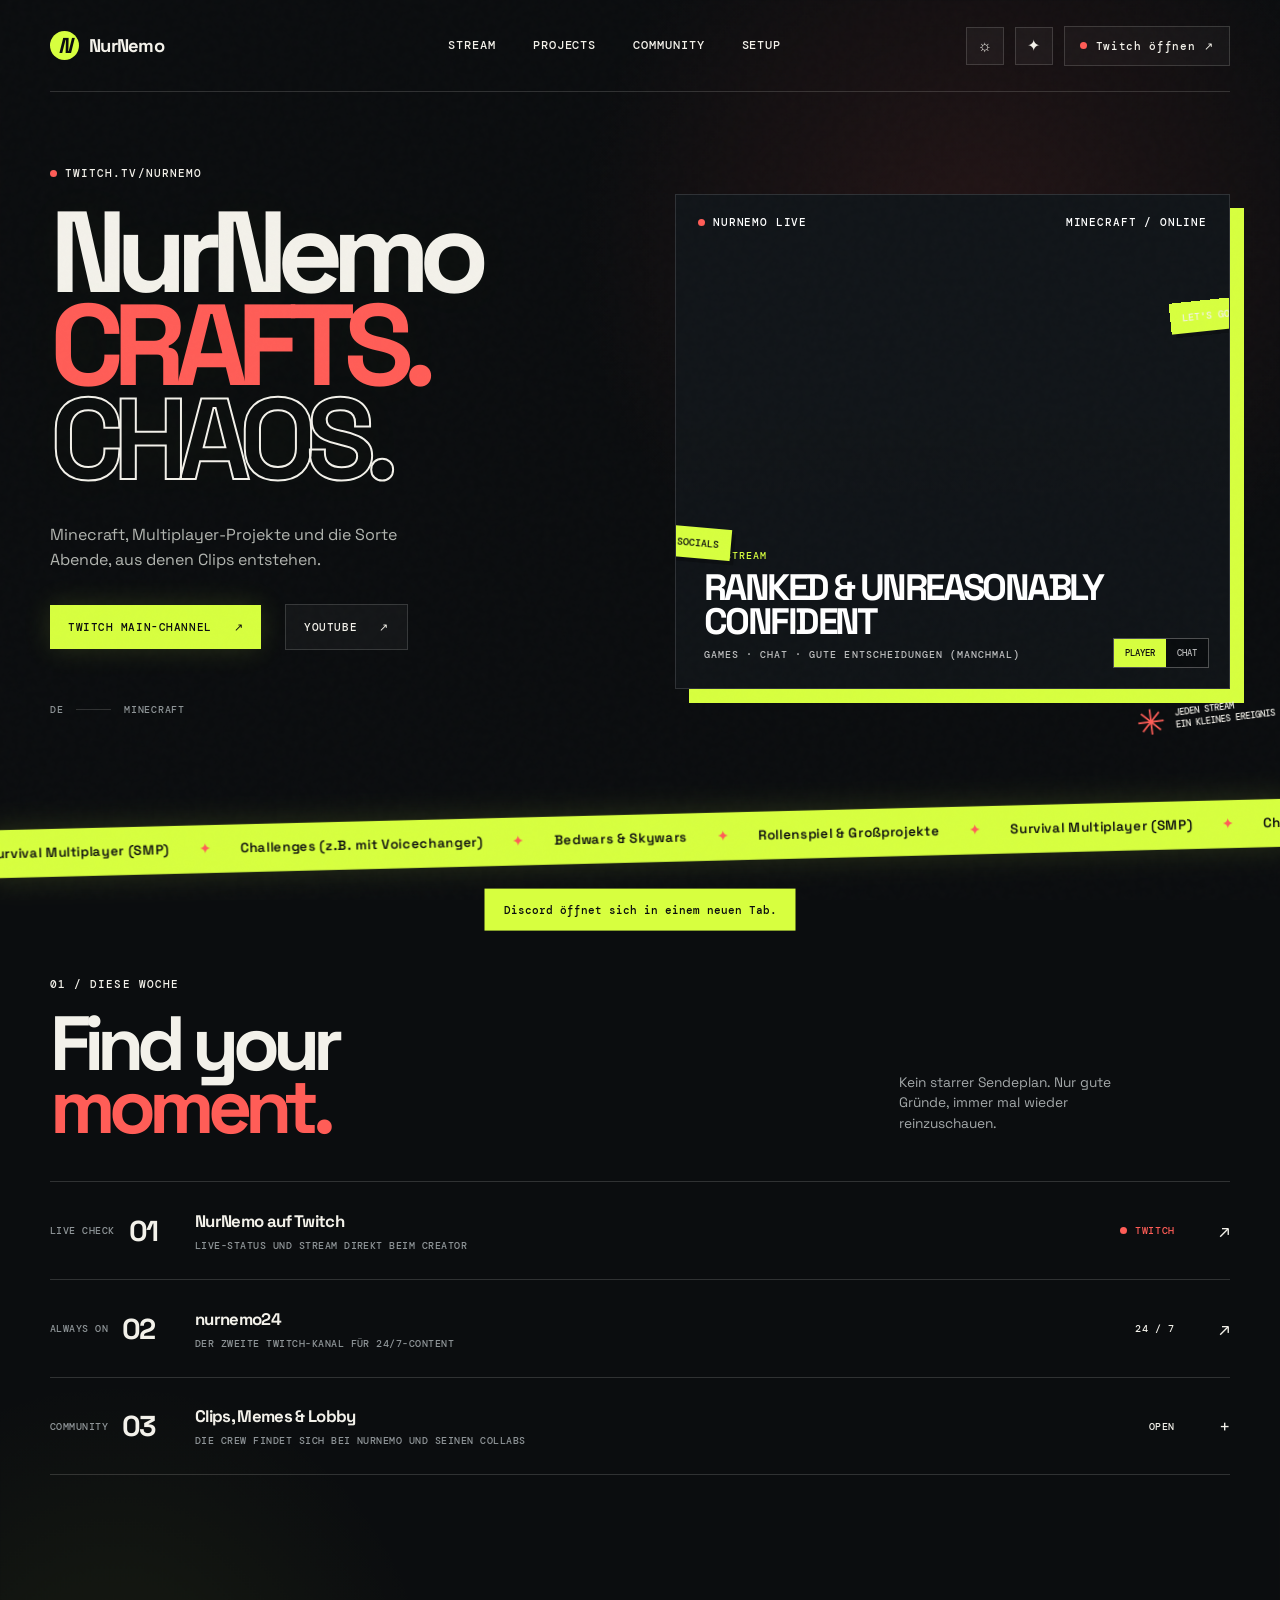
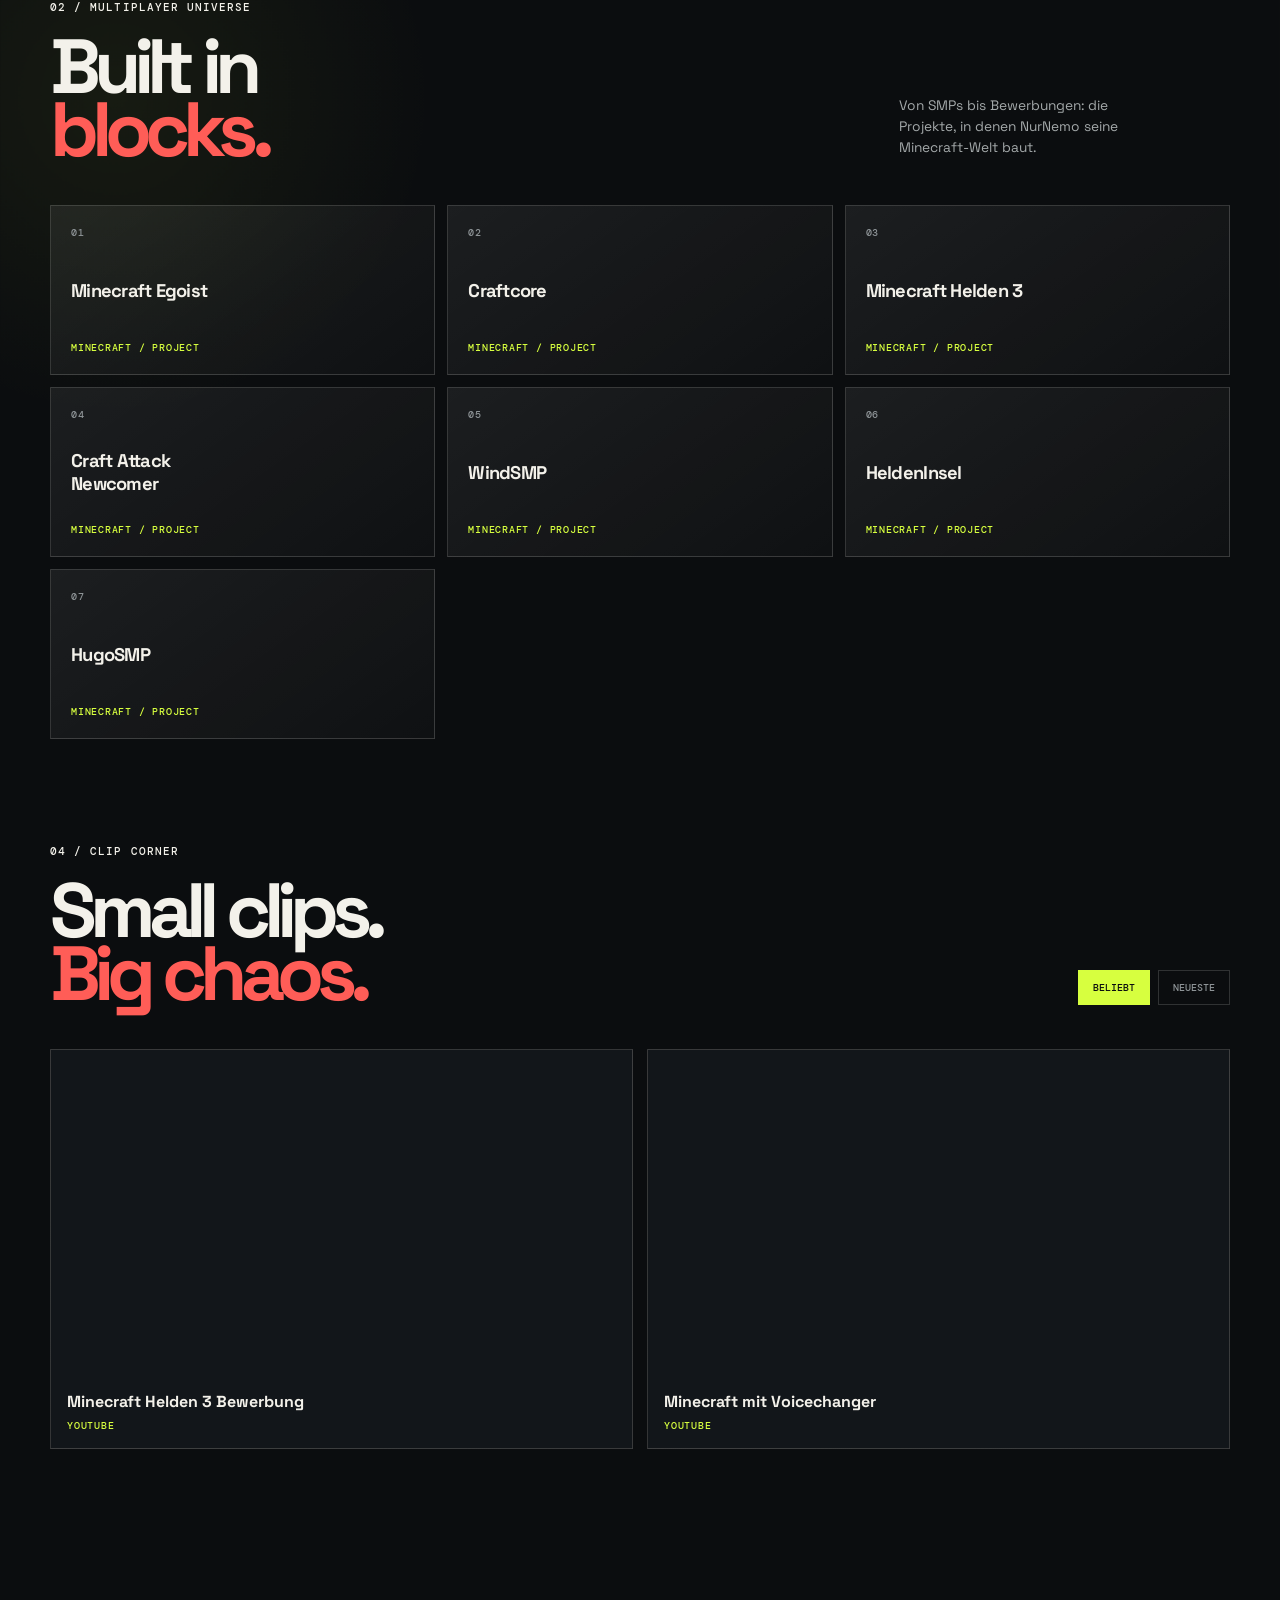
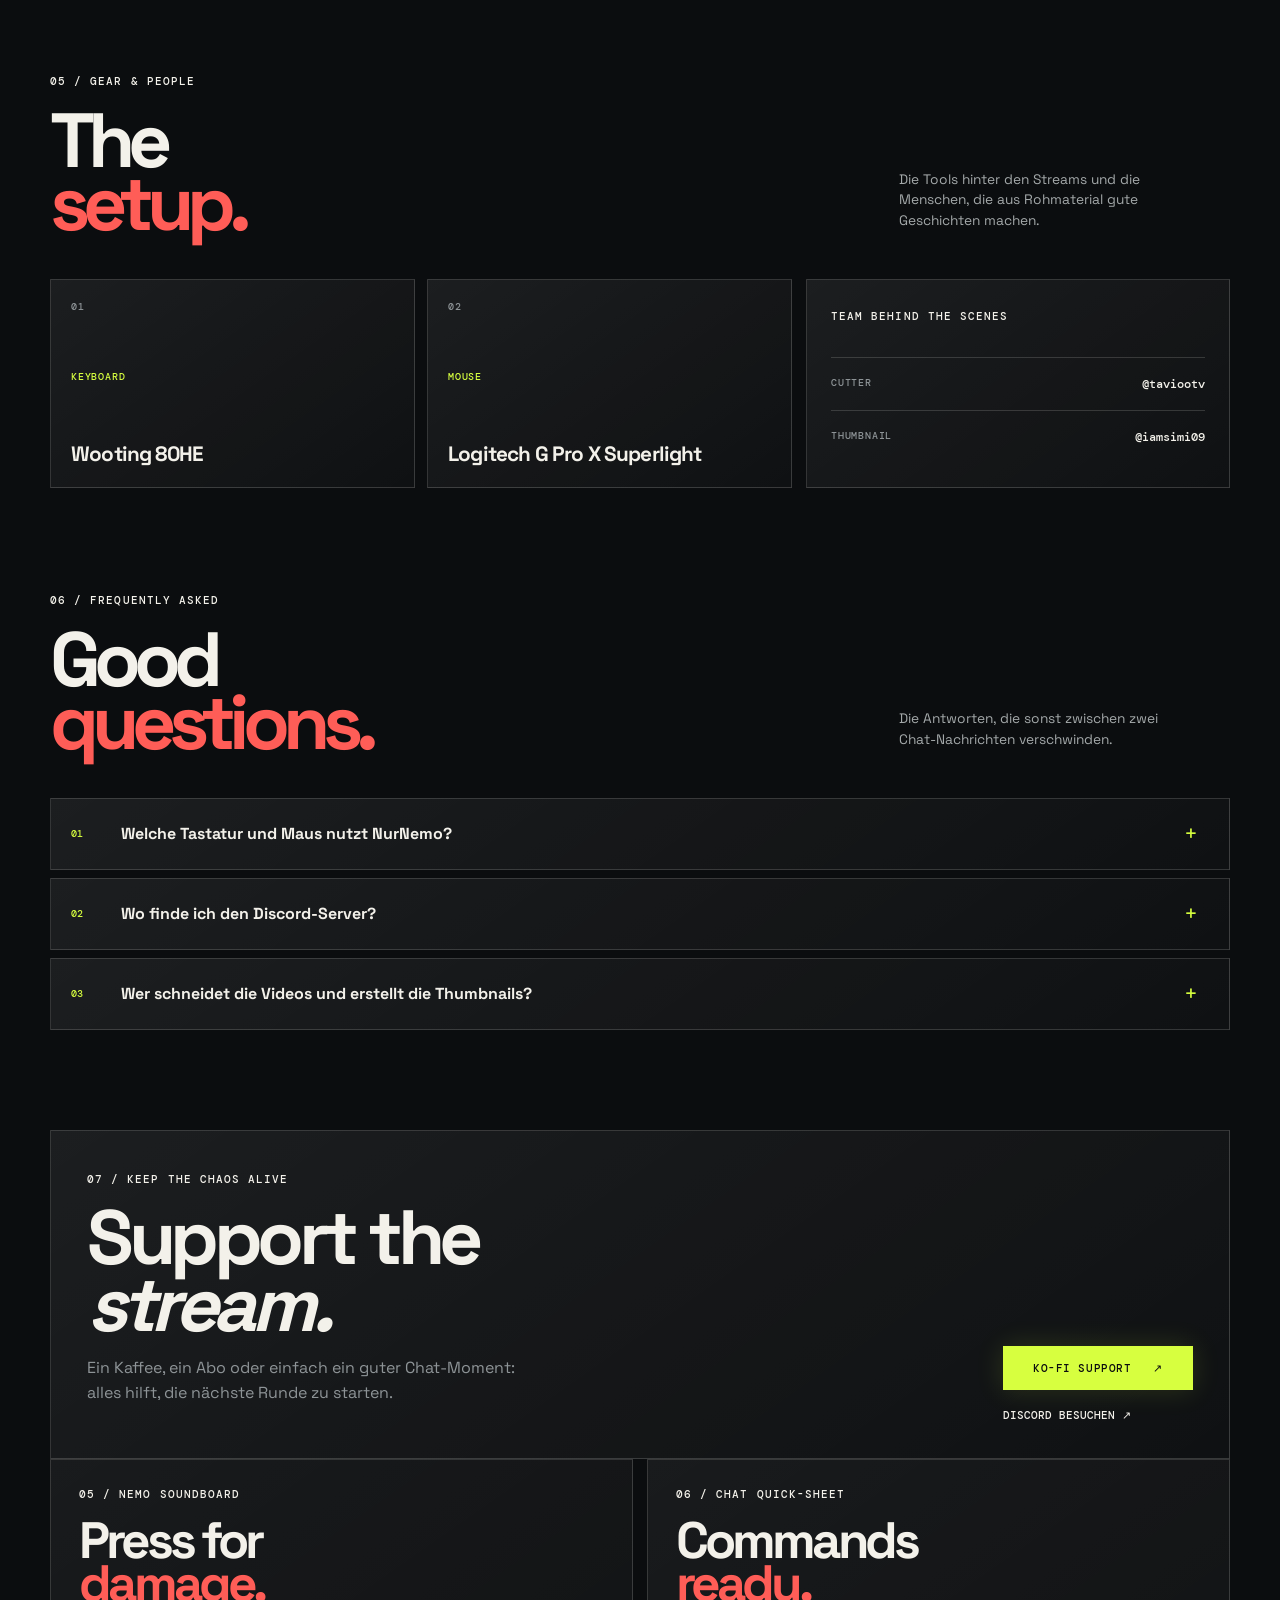
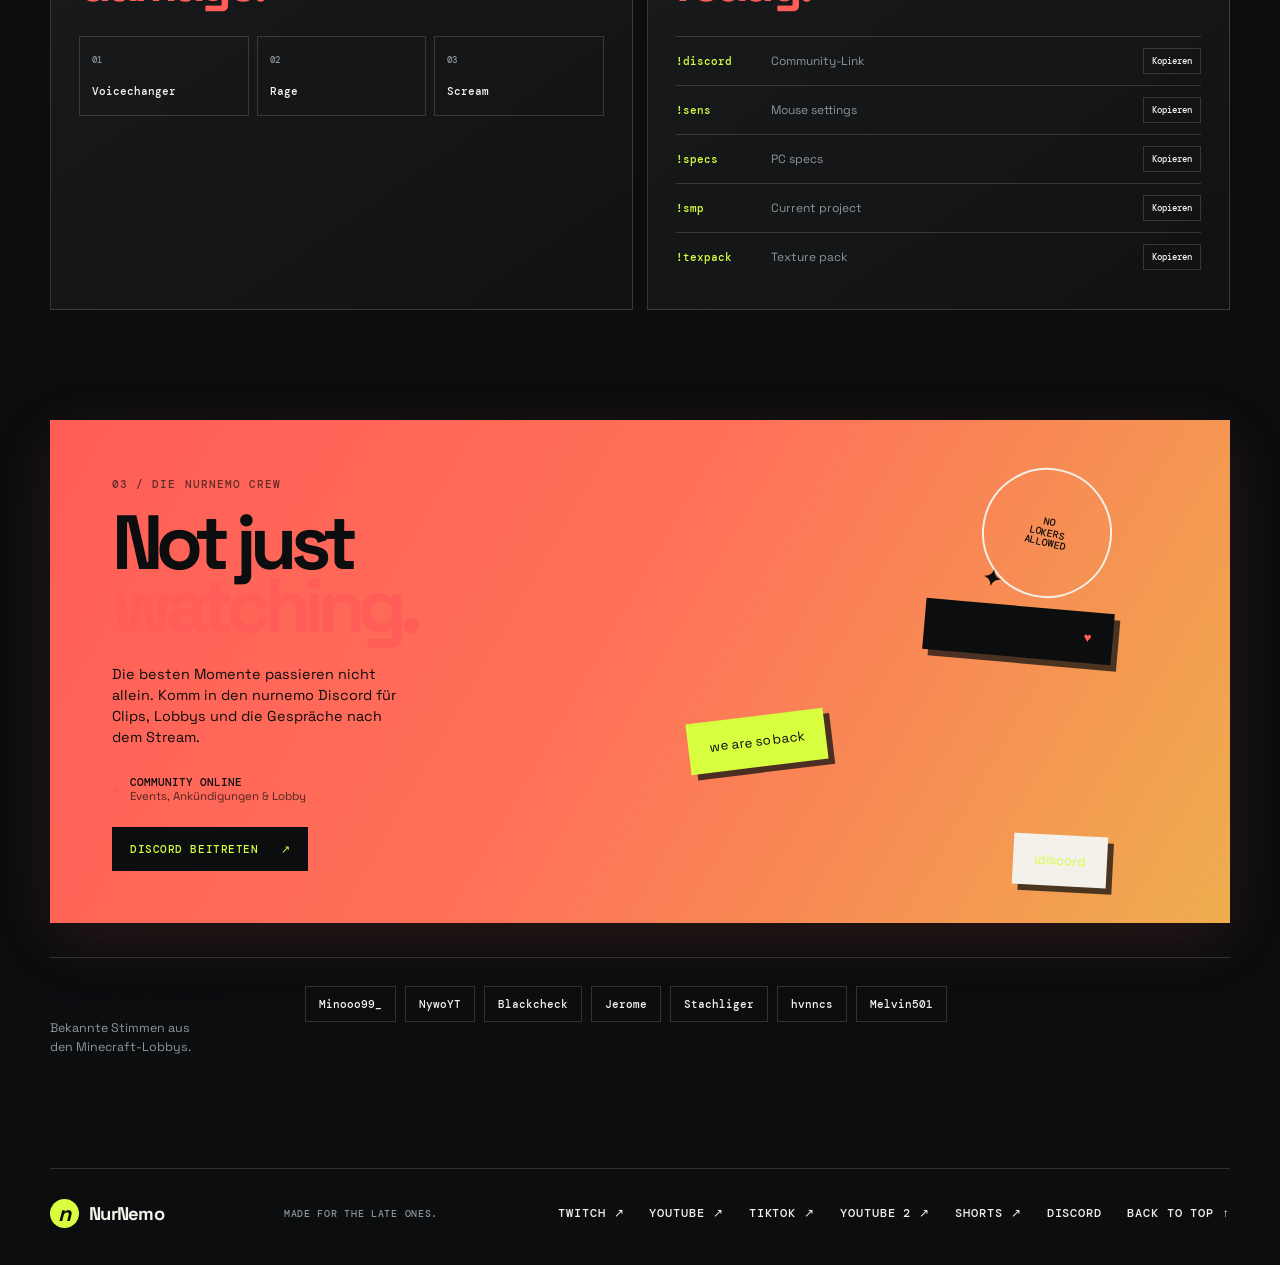
==== index.html @ 50036275 "Initial commit" ====
<!doctype html>
<html lang="de">
  <head>
    <meta charset="UTF-8" />
    <meta name="viewport" content="width=device-width, initial-scale=1.0" />
    <meta name="description" content="Minecraft, Multiplayer-Projekte &amp; Chaos live auf Twitch." />
    <meta property="og:title" content="nurnemo — live auf Twitch" />
    <meta property="og:description" content="Minecraft, Multiplayer-Projekte &amp; Chaos live auf Twitch." />
    <meta property="og:image" content="https://nurnemo.top/assets/og-preview.svg" />
    <meta property="og:url" content="https://nurnemo.top" />
    <meta property="og:type" content="website" />
    <meta name="twitter:card" content="summary_large_image" />
    <meta name="twitter:title" content="nurnemo — live auf Twitch" />
    <meta name="twitter:description" content="Minecraft, Multiplayer-Projekte &amp; Chaos live auf Twitch." />
    <meta name="twitter:image" content="https://nurnemo.top/assets/og-preview.svg" />
    <link rel="canonical" href="https://nurnemo.top" />
    <link rel="icon" href="/favicon.svg" type="image/svg+xml" />
    <link rel="alternate icon" href="/favicon.ico" />
    <title>nurnemo — live auf Twitch</title>
    <link rel="preconnect" href="https://fonts.googleapis.com" />
    <link rel="preconnect" href="https://fonts.gstatic.com" crossorigin />
    <link href="https://fonts.googleapis.com/css2?family=DM+Mono:wght@400;500&family=Space+Grotesk:wght@400;500;600;700&display=swap" rel="stylesheet" />
    <link rel="stylesheet" href="style.css" />
    <script src="https://player.twitch.tv/js/embed/v1.js"></script>
  </head>
  <body>
    <div class="noise" aria-hidden="true"></div>
    <header class="site-header">
      <a class="brand" href="#top" aria-label="nurnemo Startseite"><span class="brand-mark"><img id="brand-logo" src="/assets/logo.png" alt="" /></span><span>nurnemo</span></a>
      <nav class="desktop-nav" aria-label="Hauptnavigation">
        <a href="#stream">Stream</a>
        <a href="#projects">Projects</a>
        <a href="#community">Community</a><a href="#setup">Setup</a>
      </nav>
      <div class="header-tools"><button class="theme-toggle" id="theme-toggle" type="button" aria-label="Dark Mode umschalten" aria-pressed="true"><span class="theme-icon">☼</span></button><button class="theme-toggle purple-toggle" id="purple-toggle" type="button" aria-label="Lila Theme aktivieren" aria-pressed="false"><span aria-hidden="true">✦</span></button><a class="header-cta" id="header-twitch" href="https://twitch.tv/nurnemo" target="_blank" rel="noopener noreferrer"><span class="pulse-dot"></span> Twitch öffnen <span aria-hidden="true">↗</span></a></div>
      <button class="menu-toggle" type="button" aria-expanded="false" aria-controls="mobile-nav">Menü</button>
    </header>
    <nav id="mobile-nav" class="mobile-nav" aria-label="Mobile Navigation">
      <a href="#stream">Stream</a><a href="#projects">Projects</a><a href="#community">Community</a><a href="#setup">Setup</a>
    </nav>

    <main id="top">
      <section class="hero section-shell">
        <div class="hero-copy reveal">
          <div class="eyebrow"><span class="live-dot"></span> twitch.tv/nurnemo</div>
            <h1 id="streamer-name">NurNemo<br /><em>CRAFTS.</em><br /><span class="outline">CHAOS.</span></h1>
            <p class="hero-lede" id="hero-description">Minecraft, Multiplayer-Projekte und die Sorte Abende, aus denen Clips entstehen.</p>
          <div class="hero-actions">
              <a class="button button-primary" id="hero-twitch" href="https://twitch.tv/nurnemo" target="_blank" rel="noopener noreferrer">Twitch Main-Channel <span>↗</span></a>
              <a class="button button-secondary" id="hero-youtube" href="https://www.youtube.com/@nurnemoo" target="_blank" rel="noopener noreferrer">YouTube <span>↗</span></a>
          </div>
          <div class="hero-meta"><span id="hero-language">DE / EN</span><span class="meta-line"></span><span id="hero-game">Minecraft</span></div>
        </div>
        <div class="hero-visual reveal reveal-delay" id="stream">
          <div class="stream-frame">
            <div class="stream-media" id="stream-media">
              <div class="stream-image" aria-hidden="true"></div>
              <div id="twitch-player-container" aria-label="NurNemo Twitch Stream"></div>
              <iframe id="twitch-chat" title="NurNemo Twitch Chat" src="https://www.twitch.tv/embed/nurnemo/chat?parent=nurnemo.top&amp;parent=www.nurnemo.top&amp;parent=localhost&amp;darkpopout" frameborder="0"></iframe>
            </div>
            <div class="stream-mode-switch" role="group" aria-label="Stream Ansicht"><button class="stream-mode active" type="button" data-mode="player">Player</button><button class="stream-mode" type="button" data-mode="chat">Chat</button></div>
            <div class="stream-topbar"><span class="live-label"><span class="live-dot"></span> NURNEMO LIVE</span><span id="stream-category">MINECRAFT / ONLINE</span></div>
            <div class="stream-caption"><span class="caption-kicker">on stream</span><strong>RANKED &amp; UNREASONABLY CONFIDENT</strong><span class="caption-game">games · chat · gute entscheidungen (manchmal)</span></div>
            <div class="floating-tag tag-one">LET'S GO</div><div class="floating-tag tag-two">!socials</div>
          </div>
          <div class="visual-note"><span class="scribble">✳</span><span>jeden stream<br />ein kleines ereignis</span></div>
        </div>
      </section>

      <section class="ticker" aria-label="Stream Themen"><div class="ticker-track" id="focus-ticker"><span>MINECRAFT</span><i>✦</i><span>SMP</span><i>✦</i><span>COMMUNITY GAMES</span><i>✦</i><span>GOOD ENERGY</span><i>✦</i><span>MINECRAFT</span><i>✦</i><span>SMP</span><i>✦</i></div></section>

      <section class="schedule section-shell" id="schedule">
        <div class="section-heading"><div><span class="section-index">01 / diese woche</span><h2>Find your<br /><em>moment.</em></h2></div><p>Kein starrer Sendeplan. Nur gute Gründe, immer mal wieder reinzuschauen.</p></div>
        <div class="schedule-list">
          <article class="schedule-row today"><div class="day"><span>LIVE CHECK</span><strong>01</strong></div><div class="schedule-info"><strong>NurNemo auf Twitch</strong><span>Live-Status und Stream direkt beim Creator</span></div><div class="schedule-time"><span class="now-dot"></span>TWITCH</div><a id="schedule-twitch" href="https://www.twitch.tv/nurnemo" target="_blank" rel="noopener noreferrer" aria-label="Live Stream öffnen">↗</a></article>
          <article class="schedule-row"><div class="day"><span>always on</span><strong>02</strong></div><div class="schedule-info"><strong>nurnemo24</strong><span>Der zweite Twitch-Kanal für 24/7-Content</span></div><div class="schedule-time">24 / 7</div><a id="secondary-twitch" href="https://www.twitch.tv/nurnemo24" target="_blank" rel="noopener noreferrer" aria-label="24/7 Twitch Kanal öffnen">↗</a></article>
          <article class="schedule-row"><div class="day"><span>community</span><strong>03</strong></div><div class="schedule-info"><strong>Clips, Memes &amp; Lobby</strong><span>Die Crew findet sich bei NurNemo und seinen Collabs</span></div><div class="schedule-time">open</div><a href="#community" aria-label="Community öffnen">+</a></article>
        </div>
      </section>

      <section class="projects section-shell" id="projects">
        <div class="section-heading"><div><span class="section-index">02 / multiplayer universe</span><h2>Built in<br /><em>blocks.</em></h2></div><p>Von SMPs bis Bewerbungen: die Projekte, in denen NurNemo seine Minecraft-Welt baut.</p></div>
        <div class="project-grid" id="project-grid"></div>
      </section>

      <section class="clips-section section-shell" id="clips">
        <div class="section-heading"><div><span class="section-index">04 / clip corner</span><h2>Small clips.<br /><em>Big chaos.</em></h2></div><div class="filter-buttons" role="group" aria-label="Clips filtern"><button class="clip-filter active" type="button" data-filter="popular">Beliebt</button><button class="clip-filter" type="button" data-filter="latest">Neueste</button></div></div>
        <div class="clips-grid" id="clips-grid"></div>
      </section>

      <section class="setup-section section-shell" id="setup">
        <div class="section-heading"><div><span class="section-index">05 / gear &amp; people</span><h2>The<br /><em>setup.</em></h2></div><p>Die Tools hinter den Streams und die Menschen, die aus Rohmaterial gute Geschichten machen.</p></div>
        <div class="setup-layout"><div class="gear-grid" id="gear-grid"></div><div class="team-panel"><span class="section-index">team behind the scenes</span><div class="team-list" id="team-list"></div></div></div>
      </section>

      <section class="faq-section section-shell" id="faq">
        <div class="section-heading"><div><span class="section-index">06 / frequently asked</span><h2>Good<br /><em>questions.</em></h2></div><p>Die Antworten, die sonst zwischen zwei Chat-Nachrichten verschwinden.</p></div>
        <div class="faq-list" id="faq-list"></div>
      </section>

      <section class="support-section section-shell" id="support">
        <div class="support-panel"><div><span class="section-index">07 / keep the chaos alive</span><h2>Support the<br /><em>stream.</em></h2><p>Ein Kaffee, ein Abo oder einfach ein guter Chat-Moment: alles hilft, die nächste Runde zu starten.</p></div><div class="support-actions"><a class="button button-primary" href="https://ko-fi.com/" target="_blank" rel="noopener noreferrer">Ko-fi support <span>↗</span></a><a class="support-link" href="#community">Discord besuchen <span>↗</span></a></div></div>
      </section>

      <section class="community-tools section-shell" id="tools">
        <div class="tools-panel"><div class="section-index">05 / nemo soundboard</div><h3>Press for<br /><em>damage.</em></h3><div class="sound-grid"><button class="sound-button" type="button" data-sound="voicechanger"><span>01</span>Voicechanger</button><button class="sound-button" type="button" data-sound="rage"><span>02</span>Rage</button><button class="sound-button" type="button" data-sound="scream"><span>03</span>Scream</button></div></div>
        <div class="tools-panel commands-panel"><div class="section-index">06 / chat quick-sheet</div><h3>Commands<br /><em>ready.</em></h3><div class="command-list"><div class="command-row"><code>!discord</code><span>Community-Link</span><button class="copy-command" type="button" data-copy="!discord">Kopieren</button></div><div class="command-row"><code>!sens</code><span>Mouse settings</span><button class="copy-command" type="button" data-copy="!sens">Kopieren</button></div><div class="command-row"><code>!specs</code><span>PC specs</span><button class="copy-command" type="button" data-copy="!specs">Kopieren</button></div><div class="command-row"><code>!smp</code><span>Current project</span><button class="copy-command" type="button" data-copy="!smp">Kopieren</button></div><div class="command-row"><code>!texpack</code><span>Texture pack</span><button class="copy-command" type="button" data-copy="!texpack">Kopieren</button></div></div></div>
      </section>

      <section class="community section-shell" id="community">
        <div class="community-card"><div class="community-copy"><span class="section-index">03 / die nurnemo crew</span><h2>Not just<br /><em>watching.</em></h2><p>Die besten Momente passieren nicht allein. Komm in den nurnemo Discord für Clips, Lobbys und die Gespräche nach dem Stream.</p><div class="community-status"><span class="pulse-dot"></span><strong>Community online</strong><small>Events, Ankündigungen &amp; Lobby</small></div><a class="button button-light" id="discord-button" href="/discord">Discord beitreten <span>↗</span></a></div><div class="community-stamp" aria-hidden="true"><span>NO<br />LOKERS<br />ALLOWED</span><b>✦</b></div><div class="chat-stack"><div class="chat-bubble bubble-a">nemo was that aim?? <span>♥</span></div><div class="chat-bubble bubble-b">we are so back</div><div class="chat-bubble bubble-c">!discord</div></div></div>
        <div class="collabs"><div><span class="section-index">frequent collaborators</span><p>Bekannte Stimmen aus den Minecraft-Lobbys.</p></div><div class="collab-list" id="collab-list"></div></div>
      </section>
    </main>

    <footer class="site-footer section-shell"><a class="brand" href="#top"><span class="brand-mark">n</span><span>nurnemo</span></a><p>made for the late ones.</p><div class="footer-links"><a id="footer-twitch" href="https://www.twitch.tv/nurnemo" target="_blank" rel="noopener noreferrer">Twitch ↗</a><a id="footer-youtube-main" href="https://www.youtube.com/@nurnemoo" target="_blank" rel="noopener noreferrer">YouTube ↗</a><a id="footer-tiktok" href="https://www.tiktok.com/@nurnemo" target="_blank" rel="noopener noreferrer">TikTok ↗</a><a id="footer-youtube-second" href="https://www.youtube.com/@nurnemo2" target="_blank" rel="noopener noreferrer">YouTube 2 ↗</a><a id="footer-youtube-shorts" href="https://www.youtube.com/@nurnemoshorts" target="_blank" rel="noopener noreferrer">Shorts ↗</a><a href="#community">Discord</a><a href="#top">back to top ↑</a></div></footer>
    <div class="toast" role="status" aria-live="polite">Discord öffnet sich in einem neuen Tab.</div>
    <div class="clip-modal" id="clip-modal" aria-hidden="true"><div class="clip-modal-inner" role="dialog" aria-modal="true" aria-labelledby="clip-modal-title"><button class="clip-modal-close" id="clip-modal-close" type="button" aria-label="Clip schließen">×</button><h2 id="clip-modal-title"></h2><iframe id="clip-frame" title="Twitch Clip" allowfullscreen></iframe></div></div>
    <script src="script.js"></script>
  </body>
</html>
---- style.css ----
@import url('https://fonts.googleapis.com/css2?family=DM+Mono:wght@400;500&family=Space+Grotesk:wght@400;500;600;700&display=swap');

:root{--ink:#171717;--paper:#f2efe9;--acid:#d8f36a;--coral:#ff684e;--muted:#817d76;--line:rgba(23,23,23,.18);--display:'Space Grotesk',sans-serif;--mono:'DM Mono',monospace}
*{box-sizing:border-box}html{scroll-behavior:smooth}body{margin:0;background:var(--paper);color:var(--ink);font-family:var(--display);overflow-x:hidden}.noise{position:fixed;inset:0;pointer-events:none;opacity:.035;z-index:10;background-image:url("data:image/svg+xml,%3Csvg viewBox='0 0 160 160' xmlns='http://www.w3.org/2000/svg'%3E%3Cfilter id='n'%3E%3CfeTurbulence type='fractalNoise' baseFrequency='.8' numOctaves='3' stitchTiles='stitch'/%3E%3C/filter%3E%3Crect width='100%25' height='100%25' filter='url(%23n)' opacity='.7'/%3E%3C/svg%3E")}.section-shell,.site-header{width:min(1180px,calc(100% - 80px));margin-inline:auto}.site-header{height:92px;display:flex;align-items:center;justify-content:space-between;border-bottom:1px solid var(--line);position:relative;z-index:20}.brand{display:flex;align-items:center;gap:10px;text-decoration:none;color:var(--ink);font-weight:700;font-size:1.15rem;letter-spacing:-.04em}.brand-mark{display:grid;place-items:center;width:29px;height:29px;background:var(--ink);color:var(--acid);font-size:1.35rem;border-radius:50%;font-style:italic}.desktop-nav{display:flex;gap:37px;margin-left:100px}.desktop-nav a,.footer-links a{font:500 .72rem var(--mono);text-transform:uppercase;letter-spacing:.08em;color:var(--ink);text-decoration:none}.desktop-nav a:hover,.footer-links a:hover{color:var(--coral)}.header-cta{font:500 .7rem var(--mono);letter-spacing:.06em;text-decoration:none;color:var(--ink);border:1px solid var(--ink);padding:12px 15px;display:flex;align-items:center;gap:9px}.pulse-dot,.live-dot,.now-dot{display:inline-block;width:7px;height:7px;border-radius:50%;background:var(--coral)}.pulse-dot{animation:pulse 1.5s infinite}.menu-toggle,.mobile-nav{display:none}.hero{min-height:650px;display:grid;grid-template-columns:1fr 1fr;align-items:center;gap:70px;padding:75px 0 85px}.eyebrow,.section-index{font:500 .66rem var(--mono);letter-spacing:.1em;text-transform:uppercase}.eyebrow{display:flex;align-items:center;gap:8px;margin-bottom:26px}.hero h1{font-size:clamp(4.5rem,9vw,8.7rem);line-height:.81;letter-spacing:-.095em;margin:0 0 37px;font-weight:700}.hero h1 em,.section-heading h2 em,.community h2 em{color:var(--coral);font-style:normal}.outline{color:transparent;-webkit-text-stroke:2px var(--ink)}.hero-lede{max-width:390px;font-size:1rem;line-height:1.55;margin:0 0 31px;color:#47443f}.hero-actions{display:flex;align-items:center;gap:24px;flex-wrap:wrap}.button{border:0;text-decoration:none;display:inline-flex;align-items:center;justify-content:center;gap:22px;padding:15px 18px;font:500 .7rem var(--mono);text-transform:uppercase;letter-spacing:.05em;cursor:pointer}.button-primary{background:var(--ink);color:var(--paper)}.button-primary:hover{background:var(--coral)}.text-link{color:var(--ink);font:500 .67rem var(--mono);text-decoration:none;border-bottom:1px solid var(--ink);padding-bottom:4px}.text-link span{padding-left:7px}.hero-meta{display:flex;gap:13px;align-items:center;margin-top:53px;color:var(--muted);font:500 .62rem var(--mono);text-transform:uppercase;letter-spacing:.07em}.meta-line{height:1px;width:35px;background:var(--line)}.hero-visual{position:relative}.stream-frame{height:495px;position:relative;overflow:hidden;background:var(--coral);box-shadow:14px 14px 0 var(--acid)}.stream-image{position:absolute;inset:0;background-image:linear-gradient(180deg,rgba(15,15,15,.1) 20%,rgba(15,15,15,.86) 100%),url('https://images.unsplash.com/photo-1542751371-adc38448a05e?auto=format&fit=crop&w=1200&q=85');background-size:cover;background-position:center}.stream-topbar{position:absolute;top:0;left:0;right:0;display:flex;justify-content:space-between;padding:21px 22px;color:#fff;font:500 .66rem var(--mono);letter-spacing:.08em}.live-label{display:flex;gap:8px;align-items:center}.stream-caption{position:absolute;left:28px;bottom:27px;color:white;display:grid;gap:9px}.caption-kicker,.caption-game{font:500 .64rem var(--mono);text-transform:uppercase;letter-spacing:.1em;color:var(--acid)}.stream-caption strong{font-size:clamp(1.45rem,3vw,2.3rem);line-height:.92;letter-spacing:-.07em;max-width:400px}.caption-game{color:rgba(255,255,255,.72)}.floating-tag{position:absolute;background:var(--acid);padding:9px 12px;font:500 .62rem var(--mono);text-transform:uppercase;transform:rotate(-6deg)}.tag-one{top:105px;right:-13px}.tag-two{bottom:130px;left:-17px;transform:rotate(5deg);background:var(--ink);color:var(--acid)}.visual-note{display:flex;align-items:center;gap:10px;position:absolute;right:-45px;bottom:-49px;font:500 .59rem var(--mono);line-height:1.25;text-transform:uppercase;transform:rotate(-7deg)}.scribble{font-size:2.2rem;color:var(--coral)}.ticker{background:var(--ink);color:var(--acid);overflow:hidden;padding:15px 0;transform:rotate(-1.4deg) scale(1.02);margin:14px 0 110px}.ticker-track{display:flex;gap:29px;align-items:center;width:max-content;animation:marquee 24s linear infinite;font-size:.82rem;font-weight:600;letter-spacing:.04em}.ticker i{color:var(--coral);font-style:normal}.schedule{padding-bottom:120px}.section-heading{display:flex;justify-content:space-between;align-items:flex-end;margin-bottom:44px}.section-heading h2,.community h2{font-size:clamp(3rem,6vw,6.2rem);line-height:.82;letter-spacing:-.09em;margin:19px 0 0}.section-heading p{max-width:260px;color:#69655f;font-size:.86rem;line-height:1.5;margin:0 6% 4px 0}.schedule-row{display:grid;grid-template-columns:120px 1fr 220px 30px;align-items:center;border-top:1px solid var(--line);min-height:98px;gap:25px}.schedule-row:last-child{border-bottom:1px solid var(--line)}.day{display:flex;align-items:center;gap:14px}.day span,.schedule-info span{font:500 .6rem var(--mono);text-transform:uppercase;color:var(--muted);letter-spacing:.05em}.day strong{font-size:1.8rem;letter-spacing:-.08em}.schedule-info{display:grid;gap:7px}.schedule-info strong{font-size:1.05rem;letter-spacing:-.04em}.schedule-time{font:500 .65rem var(--mono);text-transform:uppercase;letter-spacing:.06em;text-align:right}.today .schedule-time{color:var(--coral);display:flex;gap:8px;justify-content:flex-end;align-items:center}.schedule-row>a{font-size:1.15rem;color:var(--ink);text-decoration:none;text-align:right}.schedule-row>a:hover{color:var(--coral)}.community{padding-bottom:100px}.community-card{min-height:430px;background:var(--coral);position:relative;overflow:hidden;padding:52px 62px;display:flex}.community .section-index{color:rgba(23,23,23,.62)}.community h2{margin-top:18px}.community-copy p{max-width:300px;line-height:1.45;margin:27px 0 28px;font-size:.9rem}.button-light{background:var(--ink);color:var(--acid)}.button-light:hover{background:var(--paper);color:var(--ink)}.community-stamp{position:absolute;top:48px;right:10%;width:130px;height:130px;border:2px solid var(--ink);border-radius:50%;display:grid;place-items:center;text-align:center;transform:rotate(13deg);font:500 .62rem var(--mono);line-height:1.1}.community-stamp b{position:absolute;font-size:1.4rem;bottom:-8px;left:10px}.chat-stack{position:absolute;bottom:0;right:5%;width:45%;height:75%}.chat-bubble{position:absolute;background:var(--paper);padding:17px 21px;box-shadow:6px 6px 0 var(--ink);font-size:.83rem;white-space:nowrap}.chat-bubble span{color:var(--coral)}.bubble-a{top:16%;right:11%;transform:rotate(5deg)}.bubble-b{top:45%;left:9%;background:var(--acid);transform:rotate(-7deg)}.bubble-c{bottom:10%;right:12%;background:var(--ink);color:var(--acid);transform:rotate(3deg)}.site-footer{border-top:1px solid var(--line);padding:28px 0 35px;display:flex;align-items:center;justify-content:space-between}.site-footer p{font:500 .63rem var(--mono);text-transform:uppercase;color:var(--muted);letter-spacing:.07em}.footer-links{display:flex;gap:25px}.toast{position:fixed;bottom:24px;left:50%;transform:translate(-50%,130%);background:var(--ink);color:var(--acid);padding:14px 19px;font:500 .67rem var(--mono);transition:transform .3s ease;z-index:30}.toast.visible{transform:translate(-50%,0)}.reveal{animation:rise .8s ease both}.reveal-delay{animation-delay:.16s}@keyframes rise{from{opacity:0;transform:translateY(20px)}to{opacity:1;transform:translateY(0)}}@keyframes pulse{50%{box-shadow:0 0 0 5px rgba(255,104,78,.18)}}@keyframes marquee{to{transform:translateX(-50%)}}
@media(max-width:760px){.ticker{transform:rotate(-1.4deg)}}

/* Dark creator mode */
:root{--ink:#f3f1ea;--paper:#0b0d0f;--acid:#d7ff3f;--coral:#ff5d57;--muted:#8e9497;--line:rgba(243,241,234,.16);--panel:#12161a;--glow:rgba(215,255,63,.14)}
body{background:radial-gradient(circle at 76% 4%,rgba(255,93,87,.1),transparent 25rem),radial-gradient(circle at 9% 28%,rgba(215,255,63,.06),transparent 20rem),var(--paper);color:var(--ink)}
.noise{opacity:.025}.site-header{border-color:var(--line)}.brand-mark{background:var(--acid);color:var(--paper)}.desktop-nav a,.footer-links a,.brand,.text-link{color:var(--ink)}.header-tools{display:flex;align-items:center;gap:11px}.theme-toggle{display:grid;place-items:center;width:38px;height:38px;border:1px solid var(--line);background:rgba(255,255,255,.04);color:var(--ink);font-size:1rem;cursor:pointer}.theme-toggle:hover{border-color:var(--acid);color:var(--acid)}.header-cta{border-color:var(--line);color:var(--ink);background:rgba(255,255,255,.03)}.header-cta:hover{border-color:var(--acid);color:var(--acid)}.hero{min-height:675px}.hero h1{font-size:clamp(4.5rem,9vw,8.7rem);text-shadow:0 0 50px rgba(215,255,63,.04)}.outline{-webkit-text-stroke-color:var(--ink)}.hero-lede{color:#b3b6b1}.button-primary{background:var(--acid);color:#0b0d0f;box-shadow:0 0 28px var(--glow)}.button-primary:hover{background:#efffb5;color:#0b0d0f}.text-link{border-color:var(--line)}.stream-frame{background:var(--panel);box-shadow:14px 14px 0 var(--acid);border:1px solid rgba(255,255,255,.12)}.stream-image{background-image:linear-gradient(180deg,rgba(7,10,12,.08) 14%,rgba(7,10,12,.92) 100%),url('https://images.unsplash.com/photo-1593305841991-05c297ba4575?auto=format&fit=crop&w=1200&q=90');filter:saturate(1.1)}.stream-caption strong{color:#fff}.floating-tag{box-shadow:4px 4px 0 rgba(0,0,0,.25)}.tag-two{background:var(--acid);color:var(--paper)}.ticker{background:var(--acid);color:var(--paper);box-shadow:0 0 30px var(--glow)}.ticker i{color:var(--coral)}.section-heading p{color:#a4a9aa}.schedule-row{border-color:var(--line)}.schedule-row:last-child{border-color:var(--line)}.schedule-info span,.day span{color:var(--muted)}.schedule-row>a{color:var(--ink)}.community-card{background:linear-gradient(120deg,#ff5d57 0%,#ff7159 48%,#d7ff3f 170%);color:#0b0d0f;box-shadow:0 16px 60px rgba(255,93,87,.12)}.community .section-index{color:rgba(11,13,15,.64)}.button-light{background:#0b0d0f;color:var(--acid);box-shadow:none}.button-light:hover{background:#fff;color:#0b0d0f}.chat-bubble{box-shadow:6px 6px 0 rgba(11,13,15,.72)}.site-footer{border-color:var(--line)}.site-footer p{color:var(--muted)}.toast{background:var(--acid);color:var(--paper)}
[data-theme="light"]{--ink:#171717;--paper:#f2efe9;--acid:#d8f36a;--coral:#ff684e;--muted:#817d76;--line:rgba(23,23,23,.18);--panel:#fff;--glow:rgba(216,243,106,.18)}[data-theme="light"] body{background:var(--paper)}[data-theme="light"] .brand-mark{background:var(--ink);color:var(--acid)}[data-theme="light"] .stream-image{background-image:linear-gradient(180deg,rgba(15,15,15,.1) 20%,rgba(15,15,15,.86) 100%),url('https://images.unsplash.com/photo-1542751371-adc38448a05e?auto=format&fit=crop&w=1200&q=85')}[data-theme="light"] .ticker{background:var(--ink);color:var(--acid)}[data-theme="light"] .community-card{background:var(--coral)}[data-theme="light"] .button-primary{background:var(--ink);color:var(--paper)}
[data-theme="purple"]{--ink:#f6efff;--paper:#110d18;--acid:#d9a7ff;--coral:#ff77c8;--muted:#b5a7c2;--line:rgba(246,239,255,.18);--panel:#1b1325;--glow:rgba(217,167,255,.2)}[data-theme="purple"] body{background:radial-gradient(circle at 76% 4%,rgba(255,119,200,.16),transparent 25rem),radial-gradient(circle at 9% 28%,rgba(151,91,255,.2),transparent 20rem),var(--paper)}[data-theme="purple"] .brand-mark{background:var(--acid);color:var(--paper)}[data-theme="purple"] .button-primary{background:var(--acid);color:var(--paper)}[data-theme="purple"] .button-primary:hover{background:#edceff;color:var(--paper)}[data-theme="purple"] .stream-frame{box-shadow:14px 14px 0 var(--acid)}[data-theme="purple"] .ticker{background:var(--acid);color:var(--paper)}[data-theme="purple"] .ticker i{color:var(--coral)}[data-theme="purple"] .community-card{background:linear-gradient(120deg,#8d55e8 0%,#d35cc0 55%,#ff77c8 120%);color:#180d20;box-shadow:0 16px 60px rgba(213,92,192,.18)}[data-theme="purple"] .community .section-index{color:rgba(24,13,32,.65)}[data-theme="purple"] .button-light{background:#180d20;color:#f6efff}[data-theme="purple"] .purple-toggle{border-color:var(--acid);color:var(--acid);background:rgba(217,167,255,.14)}
@media(max-width:760px){.header-tools{margin-left:auto;margin-right:10px}.theme-toggle{width:34px;height:34px}.stream-frame{box-shadow:9px 9px 0 var(--acid)}.hero{padding-top:58px}}
.button-secondary{border:1px solid var(--line);color:var(--ink);background:rgba(255,255,255,.04)}.button-secondary:hover{border-color:var(--acid);color:var(--acid)}.project-grid{display:grid;grid-template-columns:repeat(3,1fr);gap:12px}.project-card{min-height:170px;border:1px solid var(--line);background:linear-gradient(145deg,rgba(255,255,255,.07),rgba(255,255,255,.015));padding:20px;display:flex;flex-direction:column;justify-content:space-between;transition:transform .25s ease,border-color .25s ease,background .25s ease}.project-card:hover{transform:translateY(-5px);border-color:var(--acid);background:linear-gradient(145deg,rgba(215,255,63,.13),rgba(255,255,255,.02))}.project-number,.project-type{font:500 .6rem var(--mono);text-transform:uppercase;letter-spacing:.08em;color:var(--muted)}.project-card strong{font-size:1.15rem;letter-spacing:-.04em;max-width:190px}.project-type{color:var(--acid)}.collabs{display:grid;grid-template-columns:220px 1fr;gap:35px;align-items:start;margin-top:34px;padding-top:28px;border-top:1px solid var(--line)}.collabs p{font-size:.78rem;line-height:1.45;color:var(--muted);max-width:160px;margin-top:12px}.collab-list{display:flex;flex-wrap:wrap;gap:9px}.collab-tag{border:1px solid var(--line);padding:10px 13px;color:var(--ink);font:500 .68rem var(--mono);transition:color .2s,border-color .2s,background .2s}.collab-tag:hover{border-color:var(--acid);color:var(--acid);background:var(--glow)}.data-error{color:var(--coral);font:500 .72rem var(--mono)}[data-theme="light"] .project-card{background:rgba(255,255,255,.65)}[data-theme="light"] .button-secondary{background:transparent}
@media(max-width:760px){.project-grid{grid-template-columns:1fr 1fr}.project-card{min-height:145px;padding:15px}.project-card strong{font-size:.95rem}.collabs{display:block}.collabs p{max-width:260px}.collab-list{margin-top:22px}.hero-actions .button{flex:1;min-width:0;padding-inline:10px;gap:8px;font-size:.6rem}}
.stream-media{position:absolute;inset:0;overflow:hidden;background:var(--panel);z-index:0}.stream-media iframe,.stream-media #twitch-player-container{position:absolute;inset:0;width:100%;height:100%;border:0;display:block}.stream-media .stream-image{z-index:0;opacity:.18}.stream-media #twitch-player-container{z-index:1}.stream-media #twitch-chat{display:none;z-index:2;background:#0b0d0f}.stream-media.show-chat #twitch-player-container{display:none}.stream-media.show-chat #twitch-chat{display:block}.stream-mode-switch{position:absolute;right:20px;bottom:20px;z-index:5;display:flex;border:1px solid rgba(255,255,255,.28);background:rgba(7,10,12,.72);backdrop-filter:blur(8px)}.stream-mode{border:0;background:transparent;color:rgba(255,255,255,.7);padding:8px 11px;font:500 .58rem var(--mono);text-transform:uppercase;cursor:pointer}.stream-mode.active{background:var(--acid);color:var(--paper)}.stream-topbar,.stream-caption,.floating-tag{z-index:4}.footer-links{flex-wrap:wrap}.mobile-nav.open{display:grid;gap:15px;background:rgba(11,13,15,.97);border:1px solid var(--line);box-shadow:0 20px 45px rgba(0,0,0,.35);backdrop-filter:blur(14px)}
@media(max-width:760px){.menu-toggle{display:block;position:relative;z-index:22}.mobile-nav{position:fixed;top:74px;left:20px;right:20px;padding:18px;z-index:21}.stream-mode-switch{right:12px;bottom:12px}.stream-caption{bottom:58px}.footer-links{gap:12px 18px}}
.live-label.is-live{color:var(--acid);animation:live-pulse 1.8s ease-in-out infinite}.live-label.is-live .live-dot{background:var(--acid);box-shadow:0 0 0 5px rgba(215,255,63,.14)}@keyframes live-pulse{50%{opacity:.68}}
.clips-section{padding:100px 0 120px}.filter-buttons{display:flex;gap:8px}.clip-filter{border:1px solid var(--line);background:transparent;color:var(--muted);padding:10px 14px;font:500 .62rem var(--mono);text-transform:uppercase;cursor:pointer}.clip-filter.active,.clip-filter:hover{border-color:var(--acid);color:var(--paper);background:var(--acid)}.clips-grid{display:grid;grid-template-columns:repeat(2,1fr);gap:14px}.clip-card{border:1px solid var(--line);background:linear-gradient(145deg,rgba(255,255,255,.07),rgba(255,255,255,.015));color:var(--ink);padding:0;text-align:left;cursor:pointer;overflow:hidden;transition:transform .25s ease,border-color .25s ease,box-shadow .25s ease}.clip-card:hover{transform:scale(1.02);border-color:var(--acid);box-shadow:0 15px 40px rgba(215,255,63,.12)}.clip-thumbnail{display:block;position:relative;aspect-ratio:16/8;overflow:hidden;background:var(--panel)}.clip-thumbnail img{width:100%;height:100%;display:block;object-fit:cover;filter:saturate(.8);transition:transform .3s ease}.clip-card:hover img{transform:scale(1.06);filter:saturate(1.15)}.clip-play{position:absolute;left:50%;top:50%;transform:translate(-50%,-50%);width:42px;height:42px;border-radius:50%;display:grid;place-items:center;background:var(--acid);color:var(--paper);opacity:.9}.clip-card-copy{display:grid;gap:8px;padding:16px}.clip-card-copy strong{font-size:1rem;line-height:1.1}.clip-card-copy small{font:500 .6rem var(--mono);text-transform:uppercase;color:var(--acid);letter-spacing:.08em}.clip-modal{position:fixed;inset:0;background:rgba(4,5,6,.86);backdrop-filter:blur(12px);display:none;place-items:center;padding:22px;z-index:50}.clip-modal.open{display:grid}.clip-modal-inner{position:relative;width:min(900px,100%);background:var(--panel);border:1px solid var(--line);padding:22px}.clip-modal-inner h2{margin:0 0 16px;color:var(--ink);font-size:1.25rem}.clip-modal-inner iframe{display:block;width:100%;aspect-ratio:16/9;border:0}.clip-modal-close{position:absolute;right:10px;top:7px;background:none;border:0;color:var(--ink);font-size:1.8rem;cursor:pointer}.community-tools{display:grid;grid-template-columns:1fr 1fr;gap:14px;padding-bottom:110px}.tools-panel{border:1px solid var(--line);background:linear-gradient(145deg,rgba(255,255,255,.06),rgba(255,255,255,.015));padding:28px}.tools-panel h3{font-size:clamp(2.4rem,4vw,4.4rem);line-height:.85;letter-spacing:-.08em;margin:18px 0 30px}.tools-panel h3 em{color:var(--coral);font-style:normal}.sound-grid{display:grid;grid-template-columns:repeat(3,1fr);gap:8px}.sound-button{min-height:80px;text-align:left;border:1px solid var(--line);background:transparent;color:var(--ink);padding:12px;font:500 .7rem var(--mono);cursor:pointer}.sound-button span{display:block;color:var(--muted);font-size:.55rem;margin-bottom:18px}.sound-button:hover,.sound-button.playing{border-color:var(--acid);background:var(--glow);color:var(--acid)}.sound-button.playing{animation:sound-pop .35s ease}@keyframes sound-pop{50%{transform:scale(1.04)}}.command-list{display:grid}.command-row{display:grid;grid-template-columns:85px 1fr auto;align-items:center;gap:10px;padding:11px 0;border-top:1px solid var(--line)}.command-row code{color:var(--acid);font:500 .7rem var(--mono)}.command-row span{color:var(--muted);font-size:.75rem}.copy-command{border:1px solid var(--line);background:transparent;color:var(--ink);padding:6px 8px;font:500 .55rem var(--mono);cursor:pointer}.copy-command:hover{border-color:var(--acid);color:var(--acid)}
@media(max-width:760px){.desktop-nav{display:none}.clips-section{padding:75px 0 85px}.section-heading .filter-buttons{margin-top:28px}.clips-grid,.community-tools{grid-template-columns:1fr}.tools-panel{padding:22px}.sound-grid{grid-template-columns:repeat(3,1fr)}.command-row{grid-template-columns:74px 1fr auto}.command-row span{font-size:.65rem}}

.brand-mark{overflow:hidden}.brand-mark img{width:100%;height:100%;object-fit:cover;display:block}.setup-section,.faq-section,.support-section{padding:100px 0 0}.setup-layout{display:grid;grid-template-columns:1.4fr .8fr;gap:14px}.gear-grid{display:grid;grid-template-columns:repeat(2,1fr);gap:12px}.gear-card,.team-panel,.faq-item,.support-panel{border:1px solid var(--line);background:linear-gradient(145deg,rgba(255,255,255,.07),rgba(255,255,255,.015))}.gear-card{min-height:170px;padding:20px;display:flex;flex-direction:column;justify-content:space-between}.gear-number,.gear-label,.team-row span{font:500 .62rem var(--mono);text-transform:uppercase;letter-spacing:.08em;color:var(--muted)}.gear-label{color:var(--acid)}.gear-value{font-size:1.3rem;letter-spacing:-.04em}.team-panel{padding:24px}.team-list{margin-top:32px}.team-row{display:flex;justify-content:space-between;gap:15px;padding:18px 0;border-top:1px solid var(--line)}.team-row strong{font:500 .75rem var(--mono);color:var(--ink)}.faq-list{display:grid;gap:8px}.faq-item{padding:0 20px;transition:border-color .25s ease}.faq-item[open]{border-color:var(--acid)}.faq-item summary{display:grid;grid-template-columns:38px 1fr 25px;align-items:center;gap:12px;min-height:70px;cursor:pointer;list-style:none}.faq-item summary::-webkit-details-marker{display:none}.faq-item summary span{font:500 .62rem var(--mono);color:var(--acid)}.faq-item summary b{font-size:1.4rem;font-weight:400;color:var(--acid);transition:transform .25s ease}.faq-item[open] summary b{transform:rotate(45deg)}.faq-item p{max-width:720px;margin:0 38px 24px 50px;color:var(--muted);line-height:1.6}.support-panel{padding:36px;display:flex;justify-content:space-between;align-items:end;gap:30px}.support-panel h2{margin:16px 0 12px;font-size:clamp(2.8rem,6vw,5rem);line-height:.88;letter-spacing:-.07em}.support-panel p{max-width:460px;color:var(--muted);line-height:1.6}.support-actions{display:grid;gap:18px;min-width:190px}.support-link{color:var(--ink);font:500 .68rem var(--mono);text-transform:uppercase;text-decoration:none}.support-link:hover{color:var(--acid)}.community-status{display:grid;grid-template-columns:9px 1fr;column-gap:9px;margin:22px 0 24px;align-items:center}.community-status .pulse-dot{grid-row:span 2}.community-status strong{font:500 .7rem var(--mono);text-transform:uppercase}.community-status small{font-size:.72rem;opacity:.72}.clip-card{display:block}.clip-embed{aspect-ratio:16/9;background:var(--panel)}.clip-embed iframe{width:100%;height:100%;border:0;display:block}.clip-card-copy{background:var(--panel)}
@media(max-width:760px){.setup-section,.faq-section,.support-section{padding-top:75px}.setup-layout{grid-template-columns:1fr}.gear-card{min-height:140px;padding:16px}.gear-value{font-size:1.05rem}.support-panel{display:grid;padding:24px}.support-actions{min-width:0}.faq-item summary{grid-template-columns:28px 1fr 20px;padding:12px 0}.faq-item p{margin-left:40px;margin-right:0}.clips-grid{grid-template-columns:1fr}}
.discord-page{min-height:100vh}.discord-landing{min-height:calc(100vh - 93px);display:flex;flex-direction:column;justify-content:center;padding:80px 0}.discord-landing h1{font-size:clamp(4rem,10vw,9rem);line-height:.82;letter-spacing:-.08em;margin:24px 0}.discord-landing h1 em{color:var(--acid);font-style:normal}.discord-landing p{max-width:540px;color:var(--muted);font-size:1.05rem;line-height:1.6}.discord-actions{display:flex;align-items:center;gap:25px;margin-top:22px}.discord-facts{display:grid;grid-template-columns:repeat(3,1fr);max-width:720px;gap:12px;margin-top:90px}.discord-facts>div{border-top:1px solid var(--line);padding-top:14px;display:grid;grid-template-columns:10px 1fr;column-gap:8px}.discord-facts strong{font:500 .72rem var(--mono);text-transform:uppercase}.discord-facts small{grid-column:2;color:var(--muted);font-size:.7rem;margin-top:7px}.discord-facts .pulse-dot{grid-row:span 2;margin-top:4px}@media(max-width:760px){.discord-landing{padding:60px 0}.discord-landing h1{font-size:clamp(4rem,20vw,7rem)}.discord-actions{align-items:flex-start;flex-direction:column}.discord-facts{grid-template-columns:1fr;margin-top:65px}}
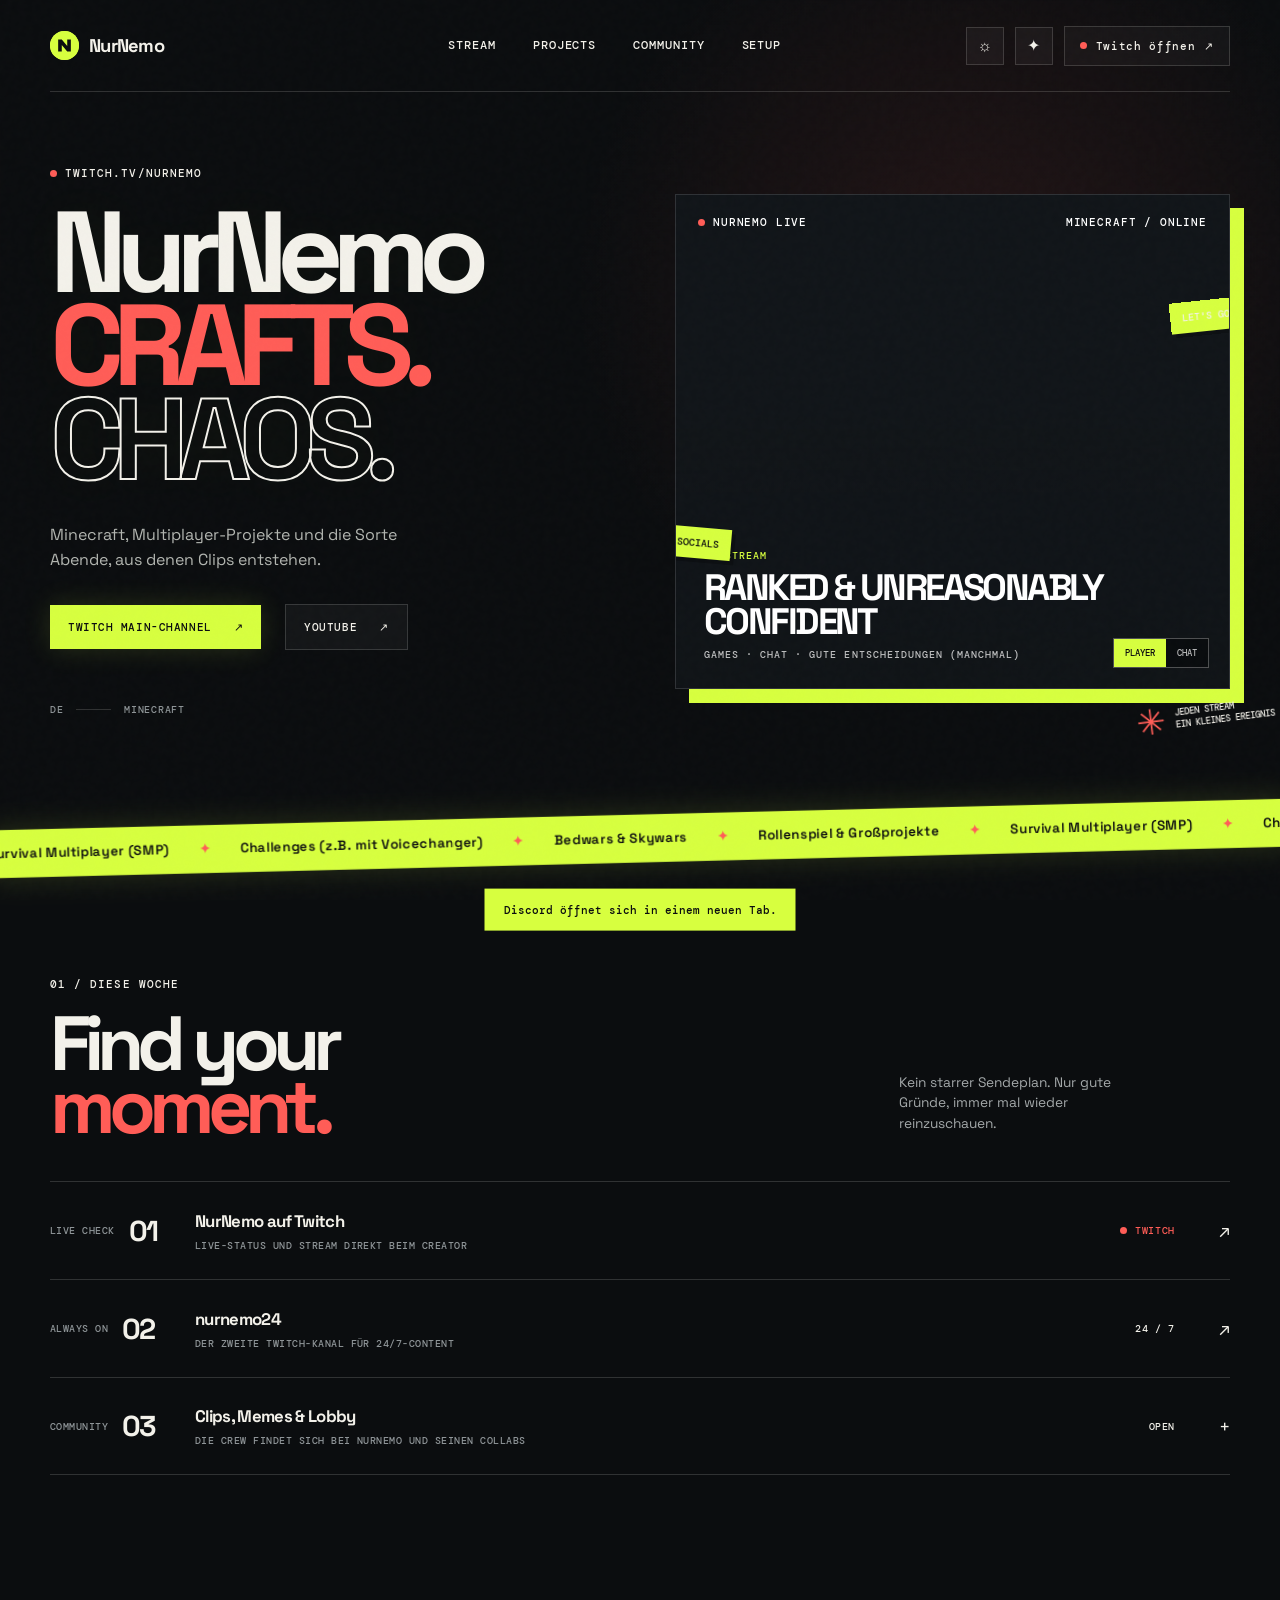
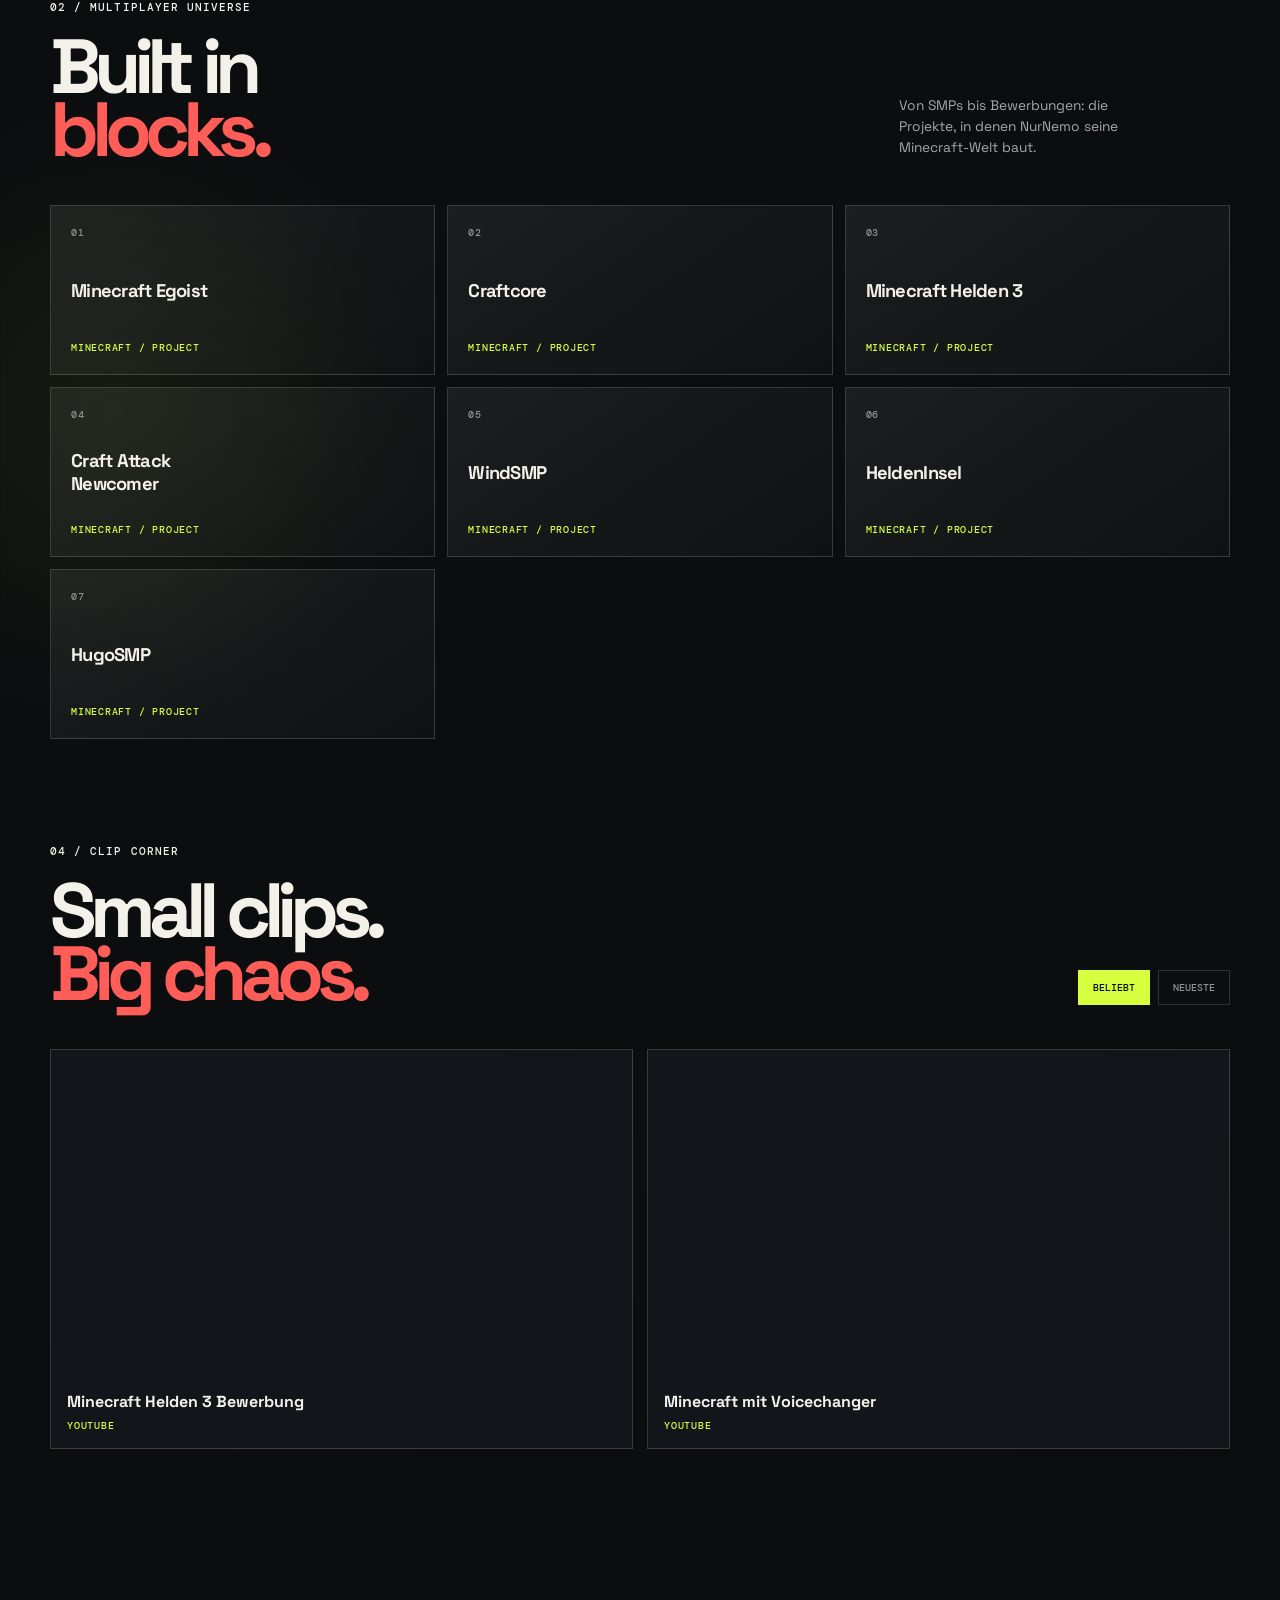
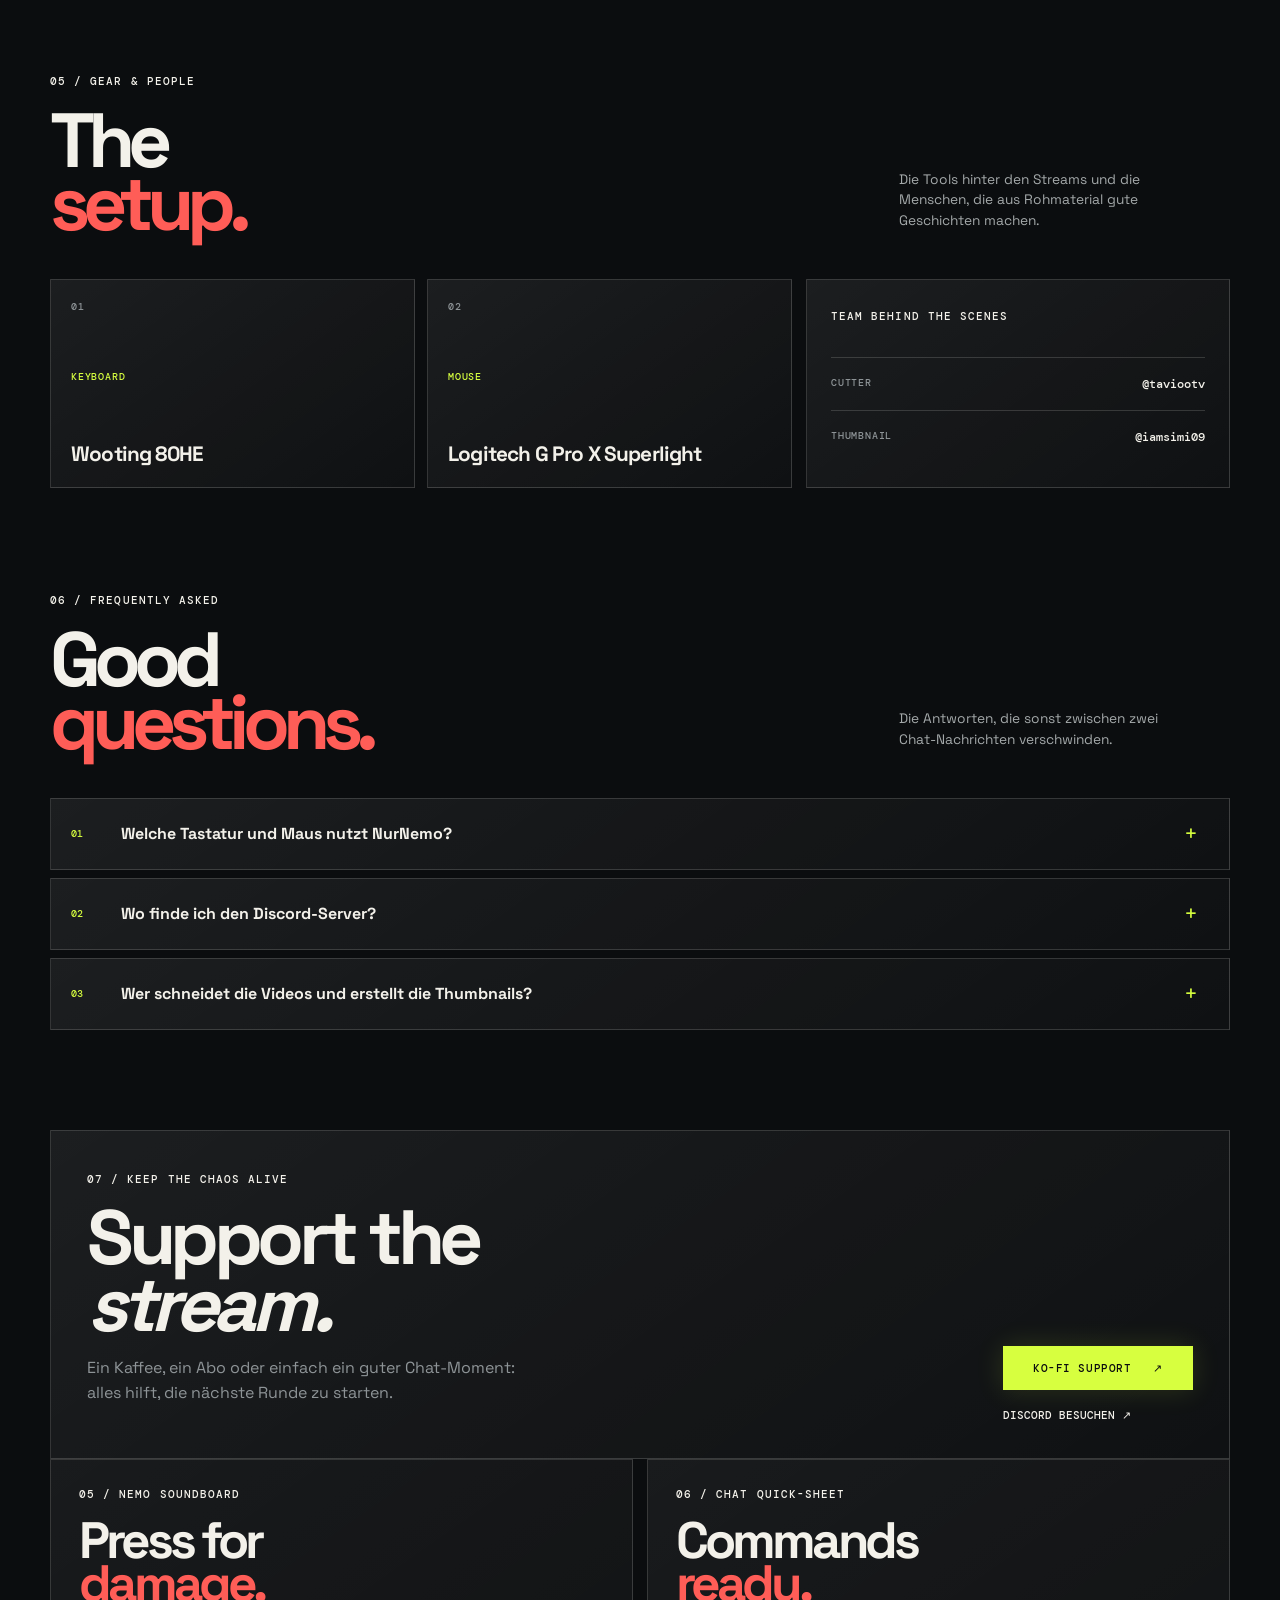
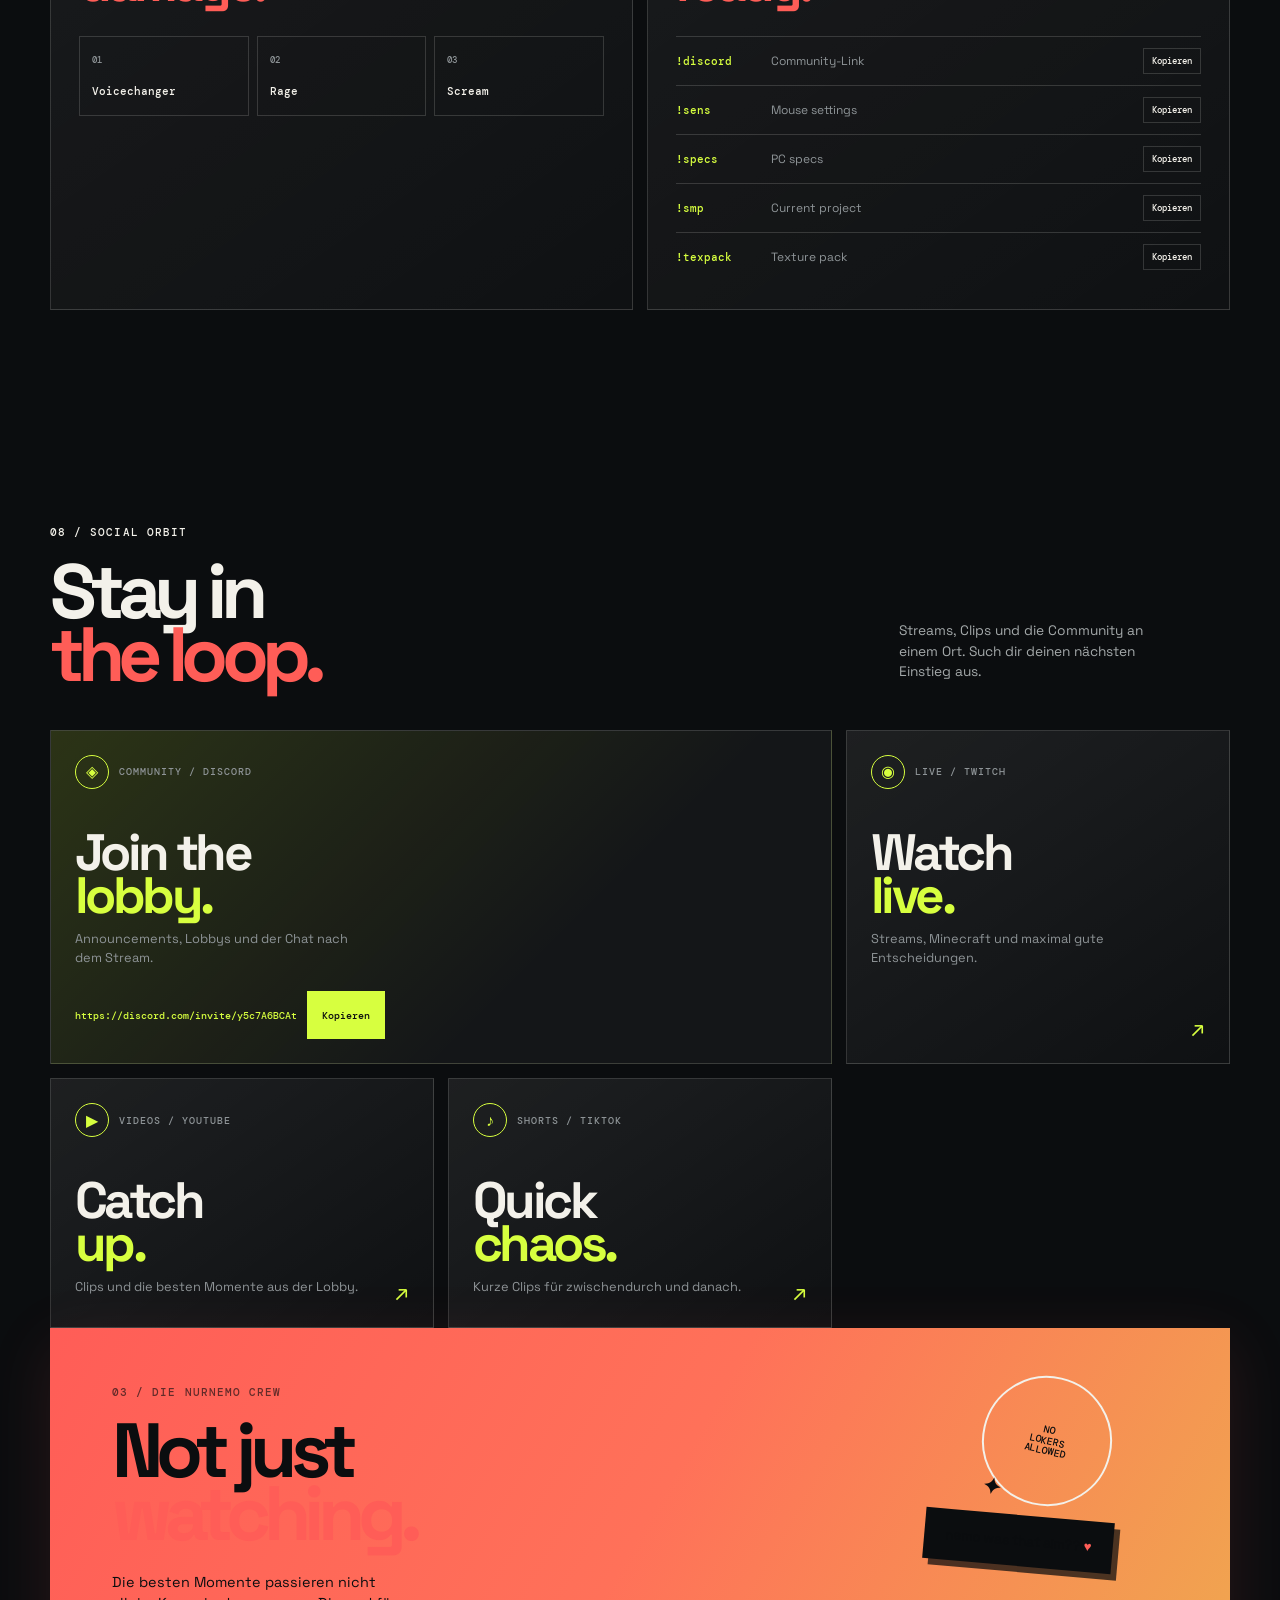
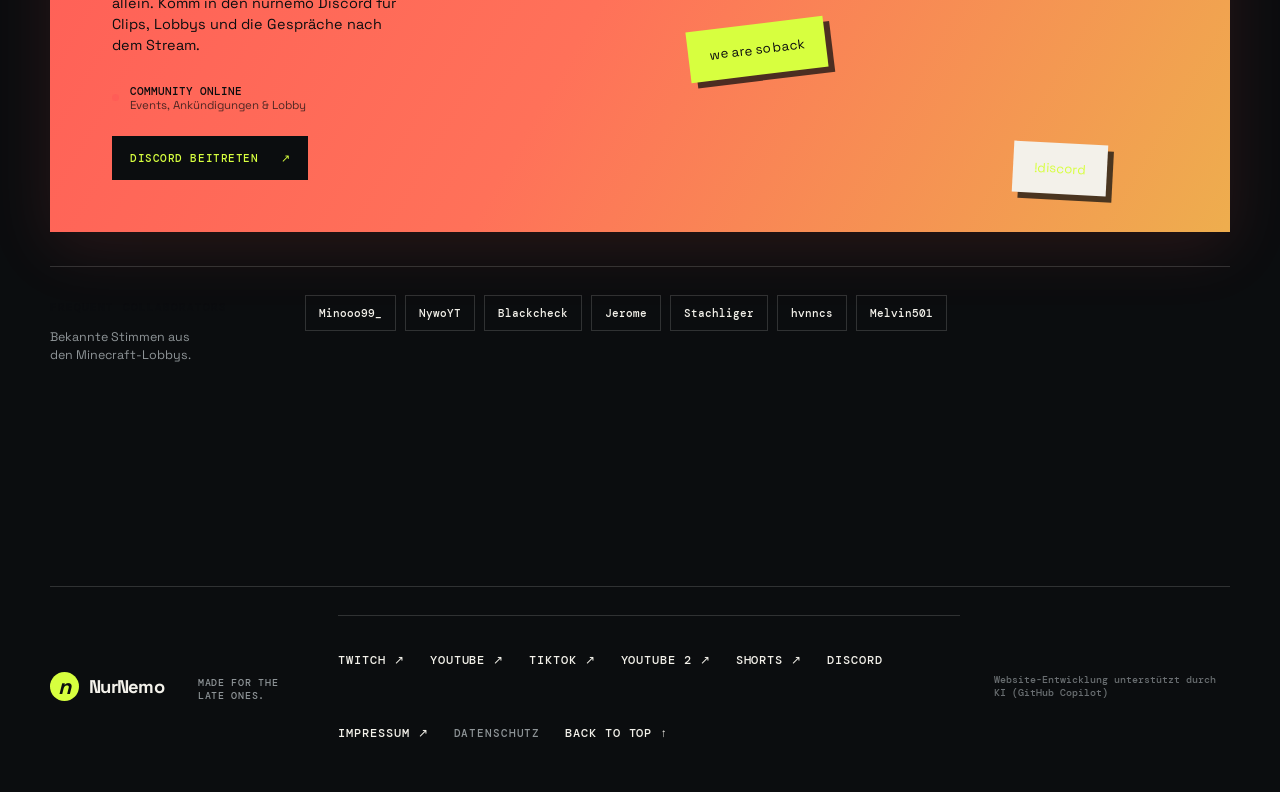
==== commit 68a41d2d: "Added some stuff" ====
--- a/index.html
+++ b/index.html
@@ -7,15 +7,15 @@
     <meta property="og:title" content="nurnemo — live auf Twitch" />
     <meta property="og:description" content="Minecraft, Multiplayer-Projekte &amp; Chaos live auf Twitch." />
     <meta property="og:image" content="https://nurnemo.top/assets/og-preview.svg" />
-    <meta property="og:url" content="https://nurnemo.top" />
+    <meta property="og:url" content="https://nurnemo.top/" />
     <meta property="og:type" content="website" />
     <meta name="twitter:card" content="summary_large_image" />
     <meta name="twitter:title" content="nurnemo — live auf Twitch" />
     <meta name="twitter:description" content="Minecraft, Multiplayer-Projekte &amp; Chaos live auf Twitch." />
     <meta name="twitter:image" content="https://nurnemo.top/assets/og-preview.svg" />
-    <link rel="canonical" href="https://nurnemo.top" />
-    <link rel="icon" href="/favicon.svg" type="image/svg+xml" />
-    <link rel="alternate icon" href="/favicon.ico" />
+    <meta name="twitter:url" content="https://nurnemo.top/" />
+    <link rel="canonical" href="https://nurnemo.top/" />
+    <link rel="icon" href="favicon.svg" type="image/svg+xml" />
     <title>nurnemo — live auf Twitch</title>
     <link rel="preconnect" href="https://fonts.googleapis.com" />
     <link rel="preconnect" href="https://fonts.gstatic.com" crossorigin />
@@ -26,7 +26,7 @@
   <body>
     <div class="noise" aria-hidden="true"></div>
     <header class="site-header">
-      <a class="brand" href="#top" aria-label="nurnemo Startseite"><span class="brand-mark"><img id="brand-logo" src="/assets/logo.png" alt="" /></span><span>nurnemo</span></a>
+      <a class="brand" href="#top" aria-label="nurnemo Startseite"><span class="brand-mark"><img id="brand-logo" src="favicon.svg" alt="nurnemo Logo" /></span><span>nurnemo</span></a>
       <nav class="desktop-nav" aria-label="Hauptnavigation">
         <a href="#stream">Stream</a>
         <a href="#projects">Projects</a>
@@ -107,13 +107,24 @@
         <div class="tools-panel commands-panel"><div class="section-index">06 / chat quick-sheet</div><h3>Commands<br /><em>ready.</em></h3><div class="command-list"><div class="command-row"><code>!discord</code><span>Community-Link</span><button class="copy-command" type="button" data-copy="!discord">Kopieren</button></div><div class="command-row"><code>!sens</code><span>Mouse settings</span><button class="copy-command" type="button" data-copy="!sens">Kopieren</button></div><div class="command-row"><code>!specs</code><span>PC specs</span><button class="copy-command" type="button" data-copy="!specs">Kopieren</button></div><div class="command-row"><code>!smp</code><span>Current project</span><button class="copy-command" type="button" data-copy="!smp">Kopieren</button></div><div class="command-row"><code>!texpack</code><span>Texture pack</span><button class="copy-command" type="button" data-copy="!texpack">Kopieren</button></div></div></div>
       </section>
 
+      <section class="social-section section-shell" id="socials">
+        <div class="section-heading"><div><span class="section-index">08 / social orbit</span><h2>Stay in<br /><em>the loop.</em></h2></div><p>Streams, Clips und die Community an einem Ort. Such dir deinen nächsten Einstieg aus.</p></div>
+        <div class="social-grid">
+          <article class="social-card social-card-discord"><div class="social-card-top"><span class="social-icon" aria-hidden="true">◈</span><span class="social-label">community / discord</span></div><h3>Join the<br /><em>lobby.</em></h3><p>Announcements, Lobbys und der Chat nach dem Stream.</p><div class="discord-copy-row"><code id="discord-invite-url">https://discord.com/invite/y5c7A6BCAt</code><button class="copy-discord" id="copy-discord" type="button" data-copy="https://discord.com/invite/y5c7A6BCAt">Kopieren</button></div></article>
+          <a class="social-card" id="social-twitch" href="https://www.twitch.tv/nurnemo" target="_blank" rel="noopener noreferrer"><div class="social-card-top"><span class="social-icon" aria-hidden="true">◉</span><span class="social-label">live / twitch</span></div><h3>Watch<br /><em>live.</em></h3><p>Streams, Minecraft und maximal gute Entscheidungen.</p><span class="social-arrow" aria-hidden="true">↗</span></a>
+          <a class="social-card" id="social-youtube" href="https://www.youtube.com/@nurnemoo" target="_blank" rel="noopener noreferrer"><div class="social-card-top"><span class="social-icon" aria-hidden="true">▶</span><span class="social-label">videos / youtube</span></div><h3>Catch<br /><em>up.</em></h3><p>Clips und die besten Momente aus der Lobby.</p><span class="social-arrow" aria-hidden="true">↗</span></a>
+          <a class="social-card" id="social-tiktok" href="https://www.tiktok.com/@nurnemo" target="_blank" rel="noopener noreferrer"><div class="social-card-top"><span class="social-icon" aria-hidden="true">♪</span><span class="social-label">shorts / tiktok</span></div><h3>Quick<br /><em>chaos.</em></h3><p>Kurze Clips für zwischendurch und danach.</p><span class="social-arrow" aria-hidden="true">↗</span></a>
+        </div>
+      </section>
+
       <section class="community section-shell" id="community">
-        <div class="community-card"><div class="community-copy"><span class="section-index">03 / die nurnemo crew</span><h2>Not just<br /><em>watching.</em></h2><p>Die besten Momente passieren nicht allein. Komm in den nurnemo Discord für Clips, Lobbys und die Gespräche nach dem Stream.</p><div class="community-status"><span class="pulse-dot"></span><strong>Community online</strong><small>Events, Ankündigungen &amp; Lobby</small></div><a class="button button-light" id="discord-button" href="/discord">Discord beitreten <span>↗</span></a></div><div class="community-stamp" aria-hidden="true"><span>NO<br />LOKERS<br />ALLOWED</span><b>✦</b></div><div class="chat-stack"><div class="chat-bubble bubble-a">nemo was that aim?? <span>♥</span></div><div class="chat-bubble bubble-b">we are so back</div><div class="chat-bubble bubble-c">!discord</div></div></div>
+        <div class="community-card"><div class="community-copy"><span class="section-index">03 / die nurnemo crew</span><h2>Not just<br /><em>watching.</em></h2><p>Die besten Momente passieren nicht allein. Komm in den nurnemo Discord für Clips, Lobbys und die Gespräche nach dem Stream.</p><div class="community-status"><span class="pulse-dot"></span><strong>Community online</strong><small>Events, Ankündigungen &amp; Lobby</small></div><a class="button button-light" id="discord-button" href="discord/">Discord beitreten <span>↗</span></a></div><div class="community-stamp" aria-hidden="true"><span>NO<br />LOKERS<br />ALLOWED</span><b>✦</b></div><div class="chat-stack"><div class="chat-bubble bubble-a">nemo was that aim?? <span>♥</span></div><div class="chat-bubble bubble-b">we are so back</div><div class="chat-bubble bubble-c">!discord</div></div></div>
         <div class="collabs"><div><span class="section-index">frequent collaborators</span><p>Bekannte Stimmen aus den Minecraft-Lobbys.</p></div><div class="collab-list" id="collab-list"></div></div>
       </section>
     </main>
 
-    <footer class="site-footer section-shell"><a class="brand" href="#top"><span class="brand-mark">n</span><span>nurnemo</span></a><p>made for the late ones.</p><div class="footer-links"><a id="footer-twitch" href="https://www.twitch.tv/nurnemo" target="_blank" rel="noopener noreferrer">Twitch ↗</a><a id="footer-youtube-main" href="https://www.youtube.com/@nurnemoo" target="_blank" rel="noopener noreferrer">YouTube ↗</a><a id="footer-tiktok" href="https://www.tiktok.com/@nurnemo" target="_blank" rel="noopener noreferrer">TikTok ↗</a><a id="footer-youtube-second" href="https://www.youtube.com/@nurnemo2" target="_blank" rel="noopener noreferrer">YouTube 2 ↗</a><a id="footer-youtube-shorts" href="https://www.youtube.com/@nurnemoshorts" target="_blank" rel="noopener noreferrer">Shorts ↗</a><a href="#community">Discord</a><a href="#top">back to top ↑</a></div></footer>
+    <footer class="site-footer section-shell"><a class="brand" href="#top"><span class="brand-mark">n</span><span>nurnemo</span></a><p>made for the late ones.</p><div class="footer-links"><a id="footer-twitch" href="https://www.twitch.tv/nurnemo" target="_blank" rel="noopener noreferrer">Twitch ↗</a><a id="footer-youtube-main" href="https://www.youtube.com/@nurnemoo" target="_blank" rel="noopener noreferrer">YouTube ↗</a><a id="footer-tiktok" href="https://www.tiktok.com/@nurnemo" target="_blank" rel="noopener noreferrer">TikTok ↗</a><a id="footer-youtube-second" href="https://www.youtube.com/@nurnemo2" target="_blank" rel="noopener noreferrer">YouTube 2 ↗</a><a id="footer-youtube-shorts" href="https://www.youtube.com/@nurnemoshorts" target="_blank" rel="noopener noreferrer">Shorts ↗</a><a href="#community">Discord</a><a href="https://www.joinx.de/impressum/nurnemo" target="_blank" rel="noopener noreferrer">Impressum ↗</a><button class="footer-legal-link" id="privacy-open" type="button" aria-haspopup="dialog">Datenschutz</button><a href="#top">back to top ↑</a></div><p class="footer-note">Website-Entwicklung unterstützt durch KI (GitHub Copilot)</p></footer>
+    <div class="privacy-modal" id="privacy-modal" aria-hidden="true"><div class="privacy-modal-inner" role="dialog" aria-modal="true" aria-labelledby="privacy-title"><button class="privacy-modal-close" id="privacy-close" type="button" aria-label="Datenschutzhinweise schließen">×</button><span class="section-index">privacy / transparenz</span><h2 id="privacy-title">Datenschutz &amp;<br /><em>externe Medien.</em></h2><div class="privacy-copy"><p>Diese Website verwendet keine eigenen Analyse- oder Werbe-Tracker. Beim Aufruf können jedoch externe Inhalte geladen werden, wodurch Daten wie IP-Adresse, Browserinformationen und Zeitpunkt an den jeweiligen Anbieter übertragen werden.</p><p>Das betrifft insbesondere den eingebetteten Twitch-Player und Twitch-Chat, externe Links zu Twitch, YouTube, TikTok und Discord sowie Schriftarten von Google Fonts und das Hintergrundbild von Unsplash. Diese Inhalte werden nur im Rahmen der jeweiligen Anbieter verarbeitet. Bitte beachte zusätzlich deren Datenschutzerklärungen.</p><p>Die Theme-Auswahl wird ausschließlich lokal in deinem Browser (`localStorage`) gespeichert und nicht an uns übertragen. Verantwortliche Kontaktinformationen findest du im <a href="https://www.joinx.de/impressum/nurnemo" target="_blank" rel="noopener noreferrer">Impressum ↗</a>.</p></div></div></div>
     <div class="toast" role="status" aria-live="polite">Discord öffnet sich in einem neuen Tab.</div>
     <div class="clip-modal" id="clip-modal" aria-hidden="true"><div class="clip-modal-inner" role="dialog" aria-modal="true" aria-labelledby="clip-modal-title"><button class="clip-modal-close" id="clip-modal-close" type="button" aria-label="Clip schließen">×</button><h2 id="clip-modal-title"></h2><iframe id="clip-frame" title="Twitch Clip" allowfullscreen></iframe></div></div>
     <script src="script.js"></script>
--- a/style.css
+++ b/style.css
@@ -1,3 +1,67 @@
+ .social-section{padding:100px 0 0}.social-grid{display:grid;grid-template-columns:repeat(3,1fr);gap:14px}.social-card{position:relative;min-height:250px;padding:24px;border:1px solid var(--line);background:linear-gradient(145deg,rgba(255,255,255,.08),rgba(255,255,255,.02));color:var(--ink);text-decoration:none;overflow:hidden;transition:transform .25s ease,border-color .25s ease,background .25s ease,box-shadow .25s ease}.social-card:hover{transform:translateY(-6px);border-color:var(--acid);background:linear-gradient(145deg,rgba(215,255,63,.14),rgba(255,255,255,.03));box-shadow:0 18px 45px rgba(0,0,0,.2)}.social-card-discord{grid-column:span 2;background:linear-gradient(135deg,rgba(215,255,63,.16),rgba(255,255,255,.04) 65%)}.social-card-discord:hover{background:linear-gradient(135deg,rgba(215,255,63,.22),rgba(255,255,255,.05) 65%)}.social-card-top{display:flex;align-items:center;gap:10px}.social-icon{display:grid;place-items:center;width:34px;height:34px;border:1px solid var(--acid);border-radius:50%;color:var(--acid);font-size:1rem}.social-label{font:500 .62rem var(--mono);letter-spacing:.1em;text-transform:uppercase;color:var(--muted)}.social-card h3{margin:42px 0 12px;font-size:clamp(2.1rem,4vw,3.8rem);line-height:.84;letter-spacing:-.07em}.social-card h3 em{color:var(--acid);font-style:normal}.social-card p{max-width:300px;margin:0;color:var(--muted);font-size:.8rem;line-height:1.5}.social-arrow{position:absolute;right:24px;bottom:20px;color:var(--acid);font-size:1.4rem}.discord-copy-row{display:flex;align-items:center;gap:10px;margin-top:24px;max-width:100%}.discord-copy-row code{min-width:0;overflow:hidden;text-overflow:ellipsis;white-space:nowrap;color:var(--acid);font:500 .65rem var(--mono)}.copy-discord{min-height:48px;padding:10px 14px;border:1px solid var(--acid);background:var(--acid);color:var(--paper);font:500 .64rem var(--mono);cursor:pointer;white-space:nowrap;transition:background .2s ease,color .2s ease,transform .2s ease}.copy-discord:hover{transform:translateY(-2px);background:transparent;color:var(--acid)}.copy-discord.copied{background:var(--ink);color:var(--acid)}
+@media(max-width:760px){.social-section{padding-top:75px}.social-grid{grid-template-columns:1fr}.social-card-discord{grid-column:auto}.social-card{min-height:220px;padding:20px}.social-card h3{margin-top:32px}.discord-copy-row{align-items:stretch;flex-direction:column}.discord-copy-row code{display:block;max-width:100%;padding:8px 0}.copy-discord{width:100%}}
+.site-footer{display:grid;grid-template-columns:auto 1fr;align-items:start;gap:16px 34px;padding:72px 0 34px;border-top:1px solid var(--line);margin-top:110px;color:var(--muted)}.site-footer .brand{color:var(--ink)}.site-footer>p{margin:6px 0 0;font:500 .68rem var(--mono);text-transform:uppercase;letter-spacing:.08em}.footer-links{display:flex;flex-wrap:wrap;align-items:center;gap:8px 20px;grid-column:1 / -1;padding-top:20px;border-top:1px solid var(--line)}.footer-links a,.footer-legal-link{min-height:48px;display:inline-flex;align-items:center;background:none;border:0;padding:8px 0;color:var(--muted);font:500 .68rem var(--mono);text-transform:uppercase;letter-spacing:.08em;text-decoration:none;cursor:pointer}.footer-links a:hover,.footer-legal-link:hover{color:var(--acid)}.footer-note{grid-column:1 / -1!important;margin:0!important;font-size:.62rem!important;text-transform:none!important;letter-spacing:0!important;opacity:.72}.privacy-modal{position:fixed;inset:0;z-index:60;display:none;place-items:center;padding:20px;background:rgba(4,5,6,.82);backdrop-filter:blur(12px)}.privacy-modal.open{display:grid}.privacy-modal-inner{position:relative;width:min(680px,100%);max-height:min(720px,calc(100vh - 40px));overflow:auto;padding:34px;background:var(--panel);border:1px solid var(--line);box-shadow:0 20px 70px rgba(0,0,0,.3)}.privacy-modal-inner h2{margin:18px 0 24px;font-size:clamp(2.5rem,7vw,4.8rem);line-height:.88;letter-spacing:-.07em}.privacy-modal-inner h2 em{color:var(--acid);font-style:normal}.privacy-copy{color:var(--muted);font-size:.9rem;line-height:1.65}.privacy-copy p{margin:0 0 18px}.privacy-copy a{color:var(--acid);text-underline-offset:3px}.privacy-modal-close{position:absolute;top:12px;right:12px;width:48px;height:48px;border:1px solid var(--line);background:transparent;color:var(--ink);font-size:1.8rem;cursor:pointer}.privacy-modal-close:hover{border-color:var(--acid);color:var(--acid)}
+@media(max-width:760px){
+	html,body{max-width:100%;overflow-x:hidden}
+	.section-shell,.site-header{width:calc(100% - 32px) !important;max-width:100%}
+	.site-header{min-height:72px;height:auto;padding:12px 0;gap:8px}
+	.brand{min-height:48px;flex-shrink:0}
+	.header-tools{gap:6px}
+	.header-cta{min-height:48px;padding:10px 12px}
+	.header-cta .pulse-dot{display:none}
+	.schedule-row{grid-template-columns:44px minmax(0,1fr) minmax(0,auto) 48px !important}
+	.schedule-row>*{min-width:0}
+	.schedule-time{width:auto !important;max-width:100%;overflow-wrap:anywhere}
+	.stream-caption{left:12px;right:12px;max-width:calc(100% - 24px);width:auto}
+	.theme-toggle,.menu-toggle{width:48px;height:48px;min-width:48px;min-height:48px}
+	.hero{display:flex !important;flex-direction:column;align-items:stretch;gap:42px;padding:56px 0 68px;min-height:0}
+	.hero h1{font-size:clamp(3.3rem,19vw,5.5rem);max-width:100%;overflow-wrap:anywhere}
+	.hero-copy,.hero-visual,.stream-frame,.stream-media{max-width:100%;min-width:0}
+	.hero-actions{display:grid;grid-template-columns:1fr;gap:10px}
+	.button,.support-link,.clip-filter,.sound-button,.copy-command,.stream-mode,.mobile-nav a{min-width:48px;min-height:48px;display:inline-flex;align-items:center;justify-content:center}
+	.hero-actions .button{width:100%;padding:12px 16px;font-size:.68rem}
+	.stream-frame{width:100%;box-shadow:7px 7px 0 var(--acid)}
+	.stream-mode-switch{right:8px;bottom:8px}
+	.stream-mode{padding:8px 12px}
+	.section-heading{display:flex;flex-direction:column;gap:20px}
+	.section-heading h2{font-size:clamp(2.8rem,14vw,4.6rem)}
+	.section-heading p{max-width:100%}
+	.project-grid,.clips-grid,.community-tools,.setup-layout,.gear-grid,.faq-list,.discord-facts{grid-template-columns:1fr !important}
+	.project-card,.gear-card{min-height:132px}
+	.schedule-row{grid-template-columns:52px minmax(0,1fr) auto 48px;gap:10px;padding:16px 0}
+	.schedule-info strong,.schedule-info span{overflow-wrap:anywhere}
+	.schedule-row>a{width:48px;height:48px;display:grid;place-items:center}
+	.collabs{display:block}
+	.collab-list{display:grid;grid-template-columns:1fr;gap:8px}
+	.collab-tag{min-height:48px;display:flex;align-items:center}
+	.sound-grid{grid-template-columns:1fr !important}
+	.sound-button{width:100%;justify-content:flex-start;padding:12px 16px}
+	.command-row{grid-template-columns:minmax(0,1fr) auto !important;gap:8px}
+	.command-row span{grid-column:1 / -1;grid-row:2}
+	.command-row code{min-width:0;overflow-wrap:anywhere}
+	.copy-command{padding:8px 12px}
+	.support-panel{width:100%;max-width:100%;padding:22px}
+	.support-actions{width:100%}
+	.support-actions .button,.support-link{width:100%}
+	.footer-links{display:grid;grid-template-columns:1fr;gap:0}
+	.footer-links a{min-height:48px;display:flex;align-items:center}
+	.mobile-nav{left:16px;right:16px;top:76px;max-width:calc(100% - 32px)}
+	.mobile-nav a{justify-content:flex-start;padding:0 12px}
+	.clip-modal{padding:12px}
+	.clip-modal-inner{width:100%;max-width:100%;padding:16px}
+	img,iframe,video{max-width:100%}
+	.discord-landing h1{font-size:clamp(3.5rem,19vw,6rem);max-width:100%;overflow-wrap:anywhere}
+	.discord-actions,.discord-actions .button,.discord-actions .support-link{width:100%}
+	.site-footer{grid-template-columns:1fr;gap:18px;padding:58px 0 28px;margin-top:76px}
+	.site-footer>p{margin-top:0}
+	.footer-links{grid-column:1;gap:0;padding-top:16px}
+	.footer-note{grid-column:1!important}
+	.privacy-modal{padding:12px}
+	.privacy-modal-inner{max-height:calc(100vh - 24px);padding:28px 20px 22px}
+}
+@media(max-width:400px){
+	.header-cta{display:none !important}
+}
 @import url('https://fonts.googleapis.com/css2?family=DM+Mono:wght@400;500&family=Space+Grotesk:wght@400;500;600;700&display=swap');
 
 :root{--ink:#171717;--paper:#f2efe9;--acid:#d8f36a;--coral:#ff684e;--muted:#817d76;--line:rgba(23,23,23,.18);--display:'Space Grotesk',sans-serif;--mono:'DM Mono',monospace}
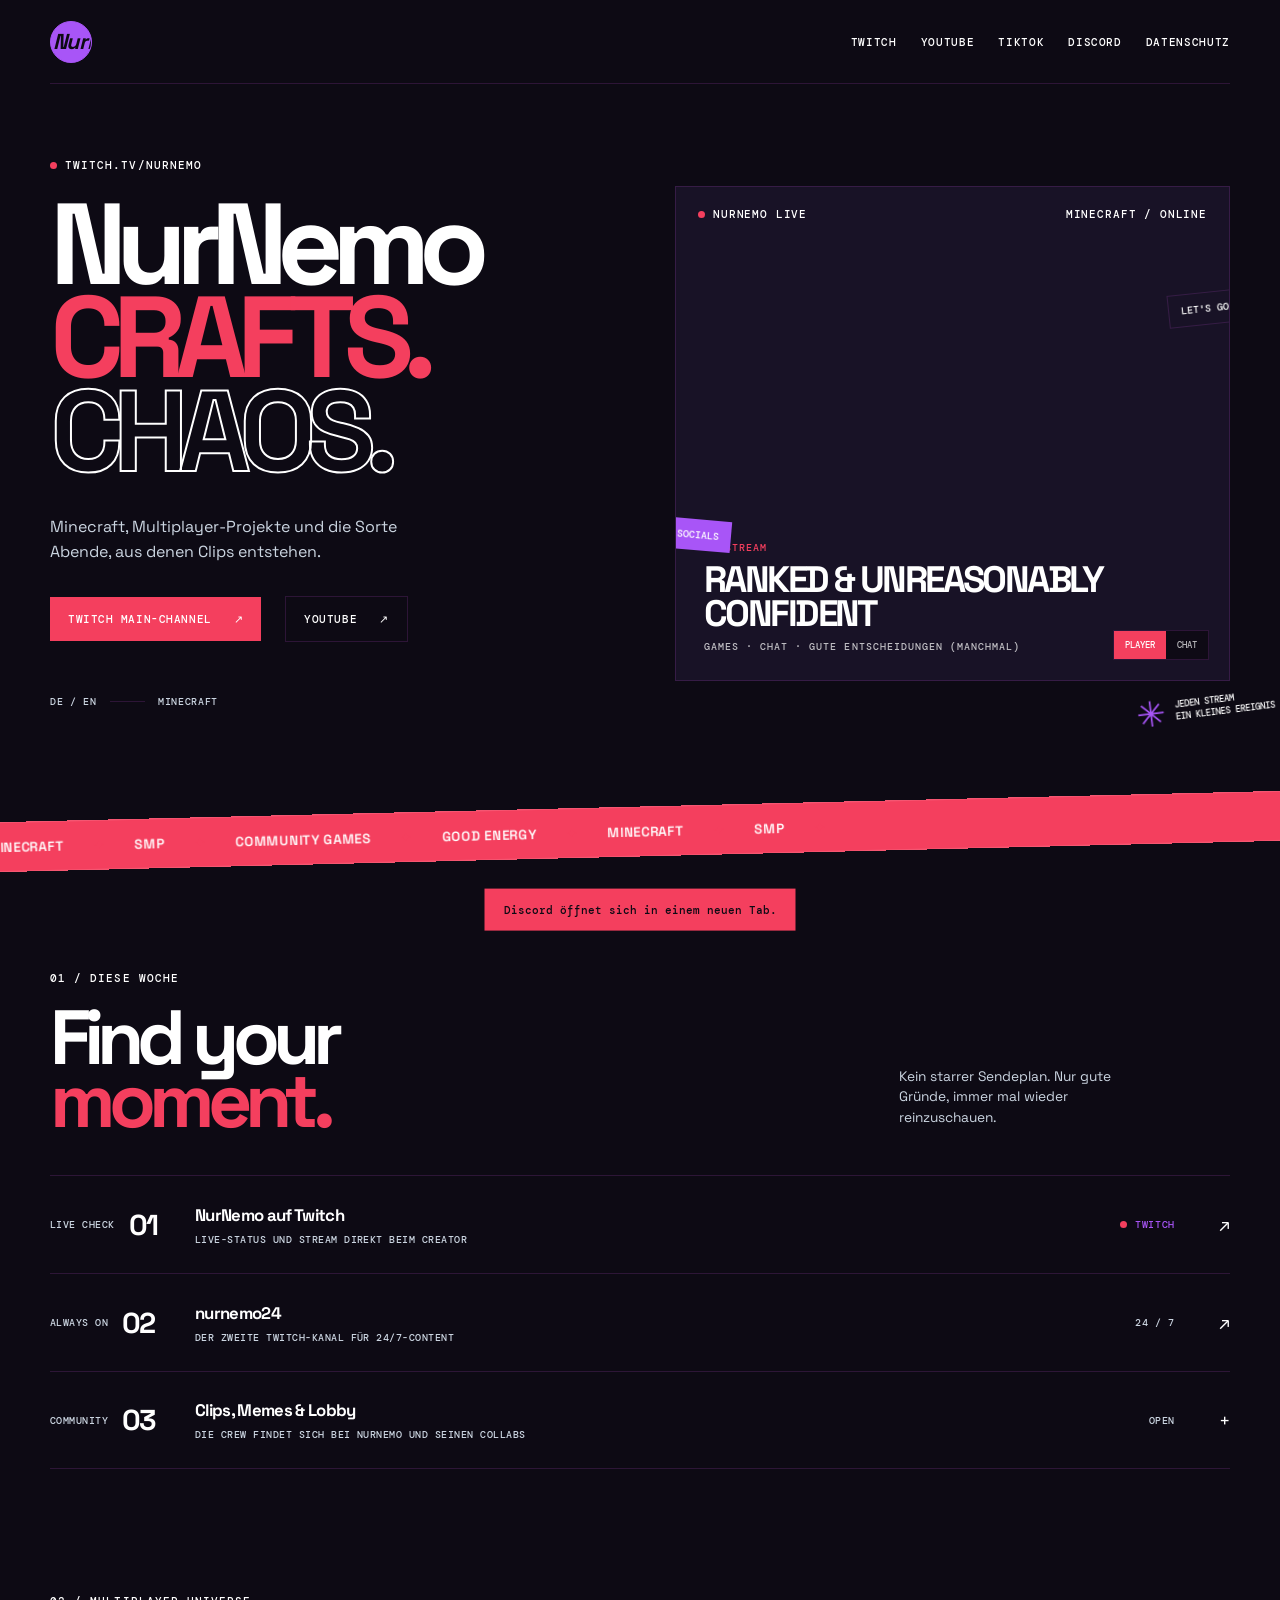
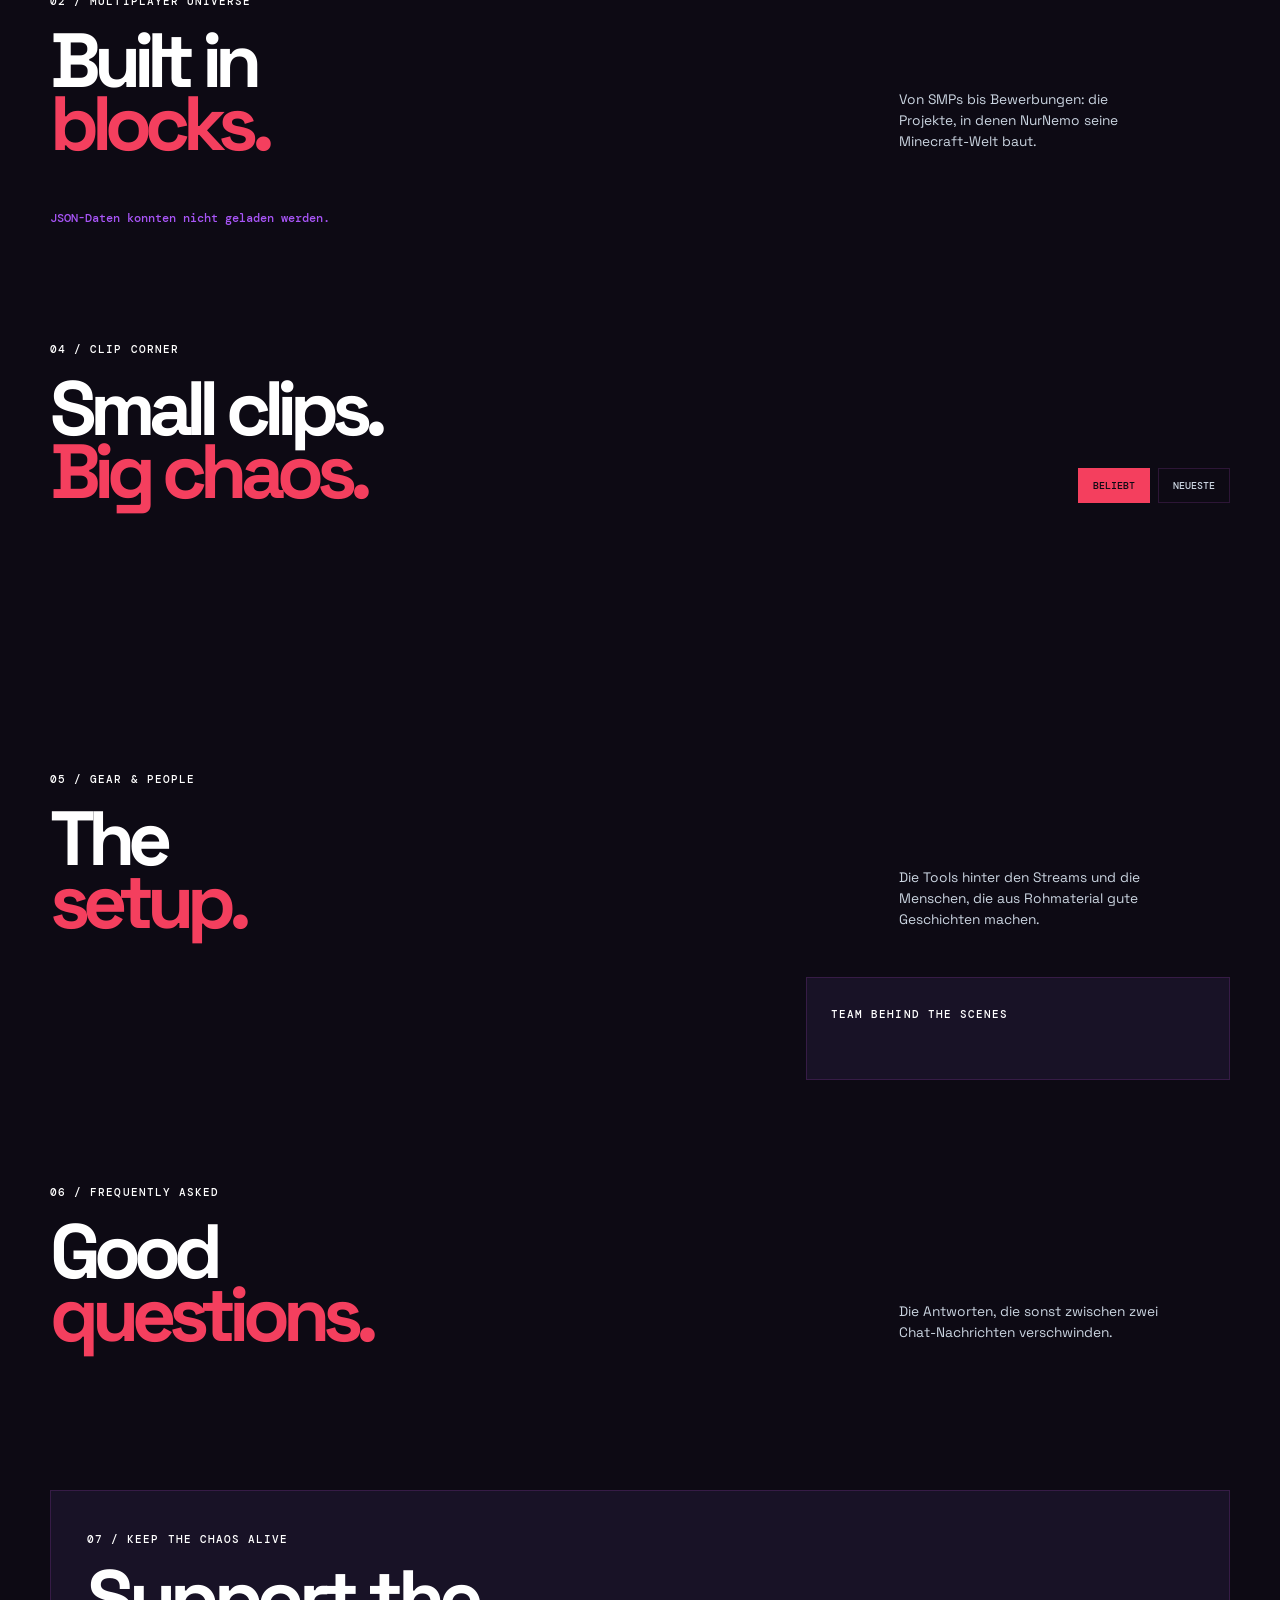
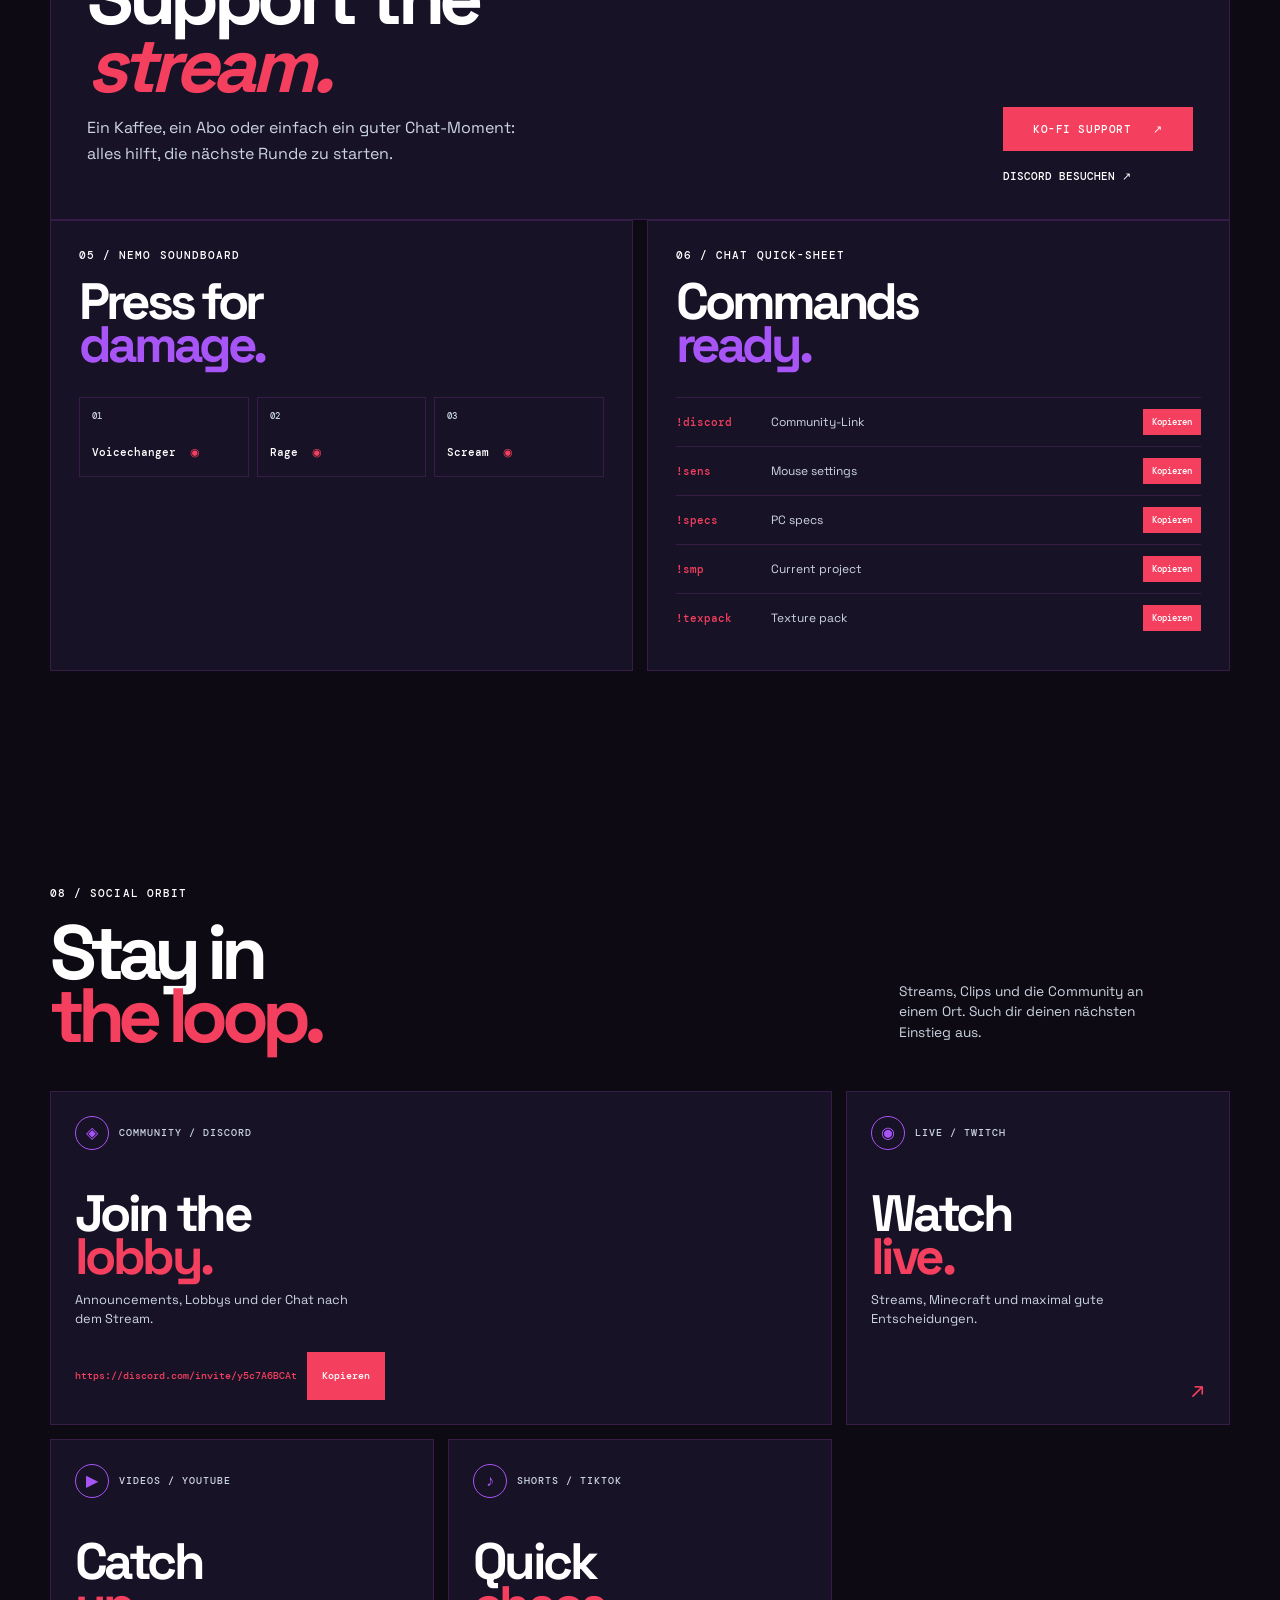
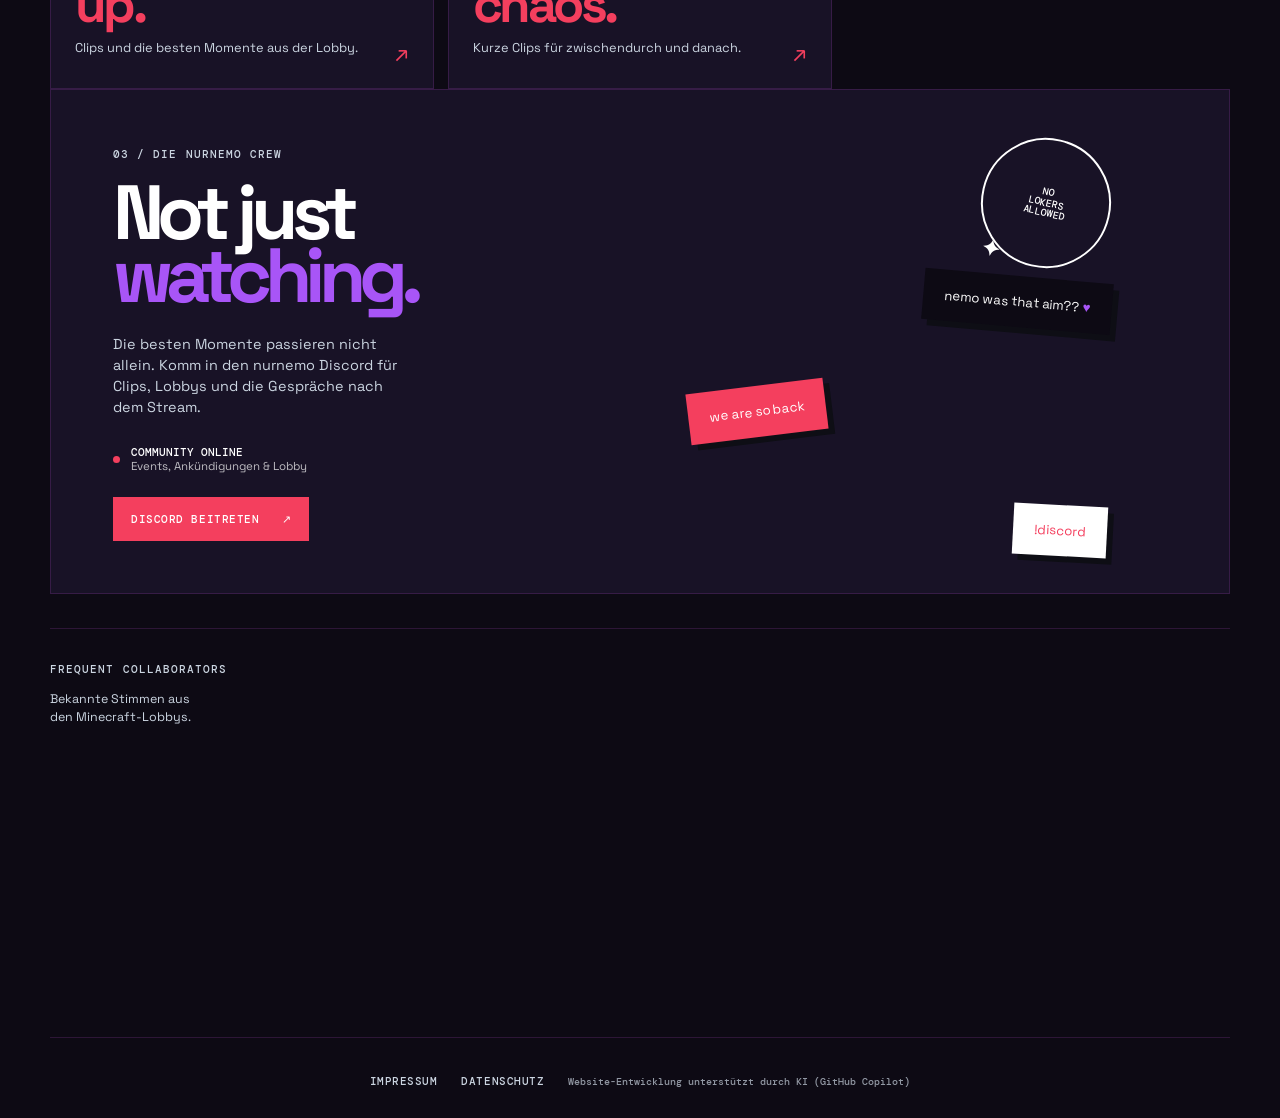
==== commit ded6f848: "Summary" ====
--- a/index.html
+++ b/index.html
@@ -21,22 +21,24 @@
     <link rel="preconnect" href="https://fonts.gstatic.com" crossorigin />
     <link href="https://fonts.googleapis.com/css2?family=DM+Mono:wght@400;500&family=Space+Grotesk:wght@400;500;600;700&display=swap" rel="stylesheet" />
     <link rel="stylesheet" href="style.css" />
+    <script async src="https://pagead2.googlesyndication.com/pagead/js/adsbygoogle.js?client=ca-pub-9552411105065596" crossorigin="anonymous"></script>
     <script src="https://player.twitch.tv/js/embed/v1.js"></script>
   </head>
   <body>
     <div class="noise" aria-hidden="true"></div>
     <header class="site-header">
-      <a class="brand" href="#top" aria-label="nurnemo Startseite"><span class="brand-mark"><img id="brand-logo" src="favicon.svg" alt="nurnemo Logo" /></span><span>nurnemo</span></a>
+      <a class="brand" href="#top" aria-label="NurNemo Startseite"><span class="brand-mark"><img id="brand-logo" src="https://static-cdn.jtvnw.net/jtv_user_pictures/d37bd7fe-ee5d-4958-8194-8ab11e742950-profile_image-600x600.jpeg" alt="Offizielles Twitch-Profilbild von NurNemo" /></span></a>
       <nav class="desktop-nav" aria-label="Hauptnavigation">
-        <a href="#stream">Stream</a>
-        <a href="#projects">Projects</a>
-        <a href="#community">Community</a><a href="#setup">Setup</a>
+        <a href="https://www.twitch.tv/nurnemo" target="_blank" rel="noopener noreferrer">Twitch</a>
+        <a href="https://www.youtube.com/@nurnemoo" target="_blank" rel="noopener noreferrer">YouTube</a>
+        <a href="https://www.tiktok.com/@nurnemo" target="_blank" rel="noopener noreferrer">TikTok</a>
+        <a href="discord/">Discord</a>
+        <button class="header-privacy-link" id="header-privacy-open" type="button" aria-haspopup="dialog">Datenschutz</button>
       </nav>
-      <div class="header-tools"><button class="theme-toggle" id="theme-toggle" type="button" aria-label="Dark Mode umschalten" aria-pressed="true"><span class="theme-icon">☼</span></button><button class="theme-toggle purple-toggle" id="purple-toggle" type="button" aria-label="Lila Theme aktivieren" aria-pressed="false"><span aria-hidden="true">✦</span></button><a class="header-cta" id="header-twitch" href="https://twitch.tv/nurnemo" target="_blank" rel="noopener noreferrer"><span class="pulse-dot"></span> Twitch öffnen <span aria-hidden="true">↗</span></a></div>
       <button class="menu-toggle" type="button" aria-expanded="false" aria-controls="mobile-nav">Menü</button>
     </header>
     <nav id="mobile-nav" class="mobile-nav" aria-label="Mobile Navigation">
-      <a href="#stream">Stream</a><a href="#projects">Projects</a><a href="#community">Community</a><a href="#setup">Setup</a>
+      <a href="https://www.twitch.tv/nurnemo" target="_blank" rel="noopener noreferrer">Twitch</a><a href="https://www.youtube.com/@nurnemoo" target="_blank" rel="noopener noreferrer">YouTube</a><a href="https://www.tiktok.com/@nurnemo" target="_blank" rel="noopener noreferrer">TikTok</a><a href="discord/">Discord</a><button class="header-privacy-link" id="mobile-privacy-open" type="button" aria-haspopup="dialog">Datenschutz</button>
     </nav>
 
     <main id="top">
@@ -103,7 +105,7 @@
       </section>
 
       <section class="community-tools section-shell" id="tools">
-        <div class="tools-panel"><div class="section-index">05 / nemo soundboard</div><h3>Press for<br /><em>damage.</em></h3><div class="sound-grid"><button class="sound-button" type="button" data-sound="voicechanger"><span>01</span>Voicechanger</button><button class="sound-button" type="button" data-sound="rage"><span>02</span>Rage</button><button class="sound-button" type="button" data-sound="scream"><span>03</span>Scream</button></div></div>
+        <div class="tools-panel"><div class="section-index">05 / nemo soundboard</div><h3>Press for<br /><em>damage.</em></h3><div class="sound-grid"><button class="sound-button" type="button" data-sound="voicechanger"><span>01</span>Voicechanger <span class="sound-status" aria-hidden="true">◉</span></button><button class="sound-button" type="button" data-sound="rage"><span>02</span>Rage <span class="sound-status" aria-hidden="true">◉</span></button><button class="sound-button" type="button" data-sound="scream"><span>03</span>Scream <span class="sound-status" aria-hidden="true">◉</span></button></div></div>
         <div class="tools-panel commands-panel"><div class="section-index">06 / chat quick-sheet</div><h3>Commands<br /><em>ready.</em></h3><div class="command-list"><div class="command-row"><code>!discord</code><span>Community-Link</span><button class="copy-command" type="button" data-copy="!discord">Kopieren</button></div><div class="command-row"><code>!sens</code><span>Mouse settings</span><button class="copy-command" type="button" data-copy="!sens">Kopieren</button></div><div class="command-row"><code>!specs</code><span>PC specs</span><button class="copy-command" type="button" data-copy="!specs">Kopieren</button></div><div class="command-row"><code>!smp</code><span>Current project</span><button class="copy-command" type="button" data-copy="!smp">Kopieren</button></div><div class="command-row"><code>!texpack</code><span>Texture pack</span><button class="copy-command" type="button" data-copy="!texpack">Kopieren</button></div></div></div>
       </section>
 
@@ -123,8 +125,9 @@
       </section>
     </main>
 
-    <footer class="site-footer section-shell"><a class="brand" href="#top"><span class="brand-mark">n</span><span>nurnemo</span></a><p>made for the late ones.</p><div class="footer-links"><a id="footer-twitch" href="https://www.twitch.tv/nurnemo" target="_blank" rel="noopener noreferrer">Twitch ↗</a><a id="footer-youtube-main" href="https://www.youtube.com/@nurnemoo" target="_blank" rel="noopener noreferrer">YouTube ↗</a><a id="footer-tiktok" href="https://www.tiktok.com/@nurnemo" target="_blank" rel="noopener noreferrer">TikTok ↗</a><a id="footer-youtube-second" href="https://www.youtube.com/@nurnemo2" target="_blank" rel="noopener noreferrer">YouTube 2 ↗</a><a id="footer-youtube-shorts" href="https://www.youtube.com/@nurnemoshorts" target="_blank" rel="noopener noreferrer">Shorts ↗</a><a href="#community">Discord</a><a href="https://www.joinx.de/impressum/nurnemo" target="_blank" rel="noopener noreferrer">Impressum ↗</a><button class="footer-legal-link" id="privacy-open" type="button" aria-haspopup="dialog">Datenschutz</button><a href="#top">back to top ↑</a></div><p class="footer-note">Website-Entwicklung unterstützt durch KI (GitHub Copilot)</p></footer>
-    <div class="privacy-modal" id="privacy-modal" aria-hidden="true"><div class="privacy-modal-inner" role="dialog" aria-modal="true" aria-labelledby="privacy-title"><button class="privacy-modal-close" id="privacy-close" type="button" aria-label="Datenschutzhinweise schließen">×</button><span class="section-index">privacy / transparenz</span><h2 id="privacy-title">Datenschutz &amp;<br /><em>externe Medien.</em></h2><div class="privacy-copy"><p>Diese Website verwendet keine eigenen Analyse- oder Werbe-Tracker. Beim Aufruf können jedoch externe Inhalte geladen werden, wodurch Daten wie IP-Adresse, Browserinformationen und Zeitpunkt an den jeweiligen Anbieter übertragen werden.</p><p>Das betrifft insbesondere den eingebetteten Twitch-Player und Twitch-Chat, externe Links zu Twitch, YouTube, TikTok und Discord sowie Schriftarten von Google Fonts und das Hintergrundbild von Unsplash. Diese Inhalte werden nur im Rahmen der jeweiligen Anbieter verarbeitet. Bitte beachte zusätzlich deren Datenschutzerklärungen.</p><p>Die Theme-Auswahl wird ausschließlich lokal in deinem Browser (`localStorage`) gespeichert und nicht an uns übertragen. Verantwortliche Kontaktinformationen findest du im <a href="https://www.joinx.de/impressum/nurnemo" target="_blank" rel="noopener noreferrer">Impressum ↗</a>.</p></div></div></div>
+    <div class="ad-slot" aria-label="Werbung"><ins class="adsbygoogle" style="display:block" data-ad-client="ca-pub-9552411105065596" data-ad-format="auto" data-full-width-responsive="true"></ins><script>(adsbygoogle = window.adsbygoogle || []).push({});</script></div>
+    <footer class="site-footer section-shell"><div class="footer-links"><a href="https://www.joinx.de/impressum/nurnemo" target="_blank" rel="noopener noreferrer">Impressum</a><button class="footer-legal-link" id="privacy-open" type="button" aria-haspopup="dialog">Datenschutz</button><span class="footer-note">Website-Entwicklung unterstützt durch KI (GitHub Copilot)</span></div></footer>
+    <div class="privacy-modal" id="privacy-modal" aria-hidden="true"><div class="privacy-modal-inner" role="dialog" aria-modal="true" aria-labelledby="privacy-title"><button class="privacy-modal-close" id="privacy-close" type="button" aria-label="Datenschutzhinweise schließen">✕</button><span class="section-index">privacy / transparenz</span><h2 id="privacy-title">Datenschutz &amp;<br /><em>externe Medien.</em></h2><div class="privacy-copy"><p>Diese Website verwendet Google AdSense zur Einbindung von Werbeanzeigen. Google kann dabei Cookies, IP-Adressen und Web-Beacons verarbeiten, um personalisierte oder nicht-personalisierte Anzeigen auszuliefern.</p><p>Beim Aufruf können externe Inhalte geladen werden, wodurch Daten wie IP-Adresse, Browserinformationen und Zeitpunkt an den jeweiligen Anbieter übertragen werden. Das betrifft insbesondere Google AdSense, den eingebetteten Twitch-Player und Twitch-Chat, externe Links zu Twitch, YouTube, TikTok und Discord sowie Schriftarten von Google Fonts und das Hintergrundbild von Unsplash. Diese Inhalte werden nur im Rahmen der jeweiligen Anbieter verarbeitet. Bitte beachte zusätzlich deren Datenschutzerklärungen.</p><p>Die Theme-Auswahl wird ausschließlich lokal in deinem Browser (`localStorage`) gespeichert und nicht an uns übertragen. Verantwortliche Kontaktinformationen findest du im <a href="https://www.joinx.de/impressum/nurnemo" target="_blank" rel="noopener noreferrer">Impressum ↗</a>.</p></div></div></div>
     <div class="toast" role="status" aria-live="polite">Discord öffnet sich in einem neuen Tab.</div>
     <div class="clip-modal" id="clip-modal" aria-hidden="true"><div class="clip-modal-inner" role="dialog" aria-modal="true" aria-labelledby="clip-modal-title"><button class="clip-modal-close" id="clip-modal-close" type="button" aria-label="Clip schließen">×</button><h2 id="clip-modal-title"></h2><iframe id="clip-frame" title="Twitch Clip" allowfullscreen></iframe></div></div>
     <script src="script.js"></script>
--- a/style.css
+++ b/style.css
@@ -1,3 +1,11 @@
+.privacy-modal{position:fixed!important;top:0!important;left:0!important;right:0!important;bottom:0!important;inset:0!important;z-index:60;display:none!important;padding:20px;background:rgba(0,0,0,.8)!important;backdrop-filter:blur(5px)!important;-webkit-backdrop-filter:blur(5px)!important}.privacy-modal.open{display:block!important}.privacy-modal[aria-hidden="true"]{display:none!important}.privacy-modal-inner{position:absolute!important;top:50%!important;left:50%!important;transform:translate(-50%,-50%)!important;width:min(680px,calc(100% - 40px));max-height:calc(100vh - 40px);overflow:auto;padding:34px;background:var(--panel);border:1px solid var(--line);box-shadow:0 20px 70px rgba(0,0,0,.45)}.privacy-modal-inner .privacy-modal-close{position:absolute!important;top:15px!important;right:15px!important;width:48px!important;height:48px!important;padding:0!important;display:grid!important;place-items:center!important;background:transparent!important;border:none!important;border-radius:0!important;color:#fff!important;box-shadow:none!important;font:400 1.8rem/1 var(--display)!important;cursor:pointer!important}.privacy-modal-inner .privacy-modal-close:hover{color:#d7ff3f!important;background:transparent!important;border:none!important}.privacy-copy a{color:#d7ff3f!important;text-decoration:underline!important;text-decoration-thickness:1px;text-underline-offset:3px}.privacy-modal-inner .privacy-copy p:empty,.privacy-modal-inner .section-index:empty{display:none!important}
+@media(max-width:760px){.privacy-modal{padding:12px}.privacy-modal-inner{width:calc(100% - 24px);max-height:calc(100vh - 24px);padding:28px 20px 22px}.privacy-modal-inner .privacy-modal-close{top:12px!important;right:12px!important}}
+.site-header{display:flex!important;align-items:center;gap:1rem;flex-wrap:wrap}.desktop-nav{display:flex;align-items:center;gap:1rem;flex-wrap:wrap;margin-left:auto}.header-tools{display:flex;align-items:center;gap:1rem;flex-wrap:wrap}.footer-links{display:flex!important;align-items:center;gap:1rem;flex-wrap:wrap}.footer-legal-link{appearance:none!important;-webkit-appearance:none!important;border:0!important;border-radius:0!important;background:transparent!important;box-shadow:none!important;color:var(--muted)!important;font:500 .68rem var(--mono)!important;text-transform:uppercase;letter-spacing:.08em;text-decoration:none;cursor:pointer}.footer-legal-link:hover{color:var(--acid)!important}
+@media(max-width:760px){.site-header{gap:.75rem}.desktop-nav{gap:.75rem}.header-tools{gap:.5rem}.footer-links{flex-direction:column;align-items:stretch;gap:0}.footer-links a,.footer-legal-link{width:100%;min-height:48px;display:flex;align-items:center;padding:8px 0}}
+.sound-button{position:relative}.sound-button .sound-status{display:inline-grid;place-items:center;width:24px;height:24px;margin-left:auto;margin-bottom:0;color:var(--acid);font-size:.7rem}.sound-button.sound-unavailable{cursor:not-allowed;opacity:.52;border-color:var(--muted)}.sound-button.sound-unavailable .sound-status{color:var(--coral)}.sound-button.sound-unavailable:hover{border-color:var(--muted);background:transparent;color:var(--muted)}
+.brand-mark{position:relative;border:2px solid #9146ff;box-shadow:0 0 0 2px rgba(145,70,255,.14),0 0 18px rgba(145,70,255,.35);transition:transform .2s ease,box-shadow .2s ease;background:#9146ff;color:#fff}.brand:hover .brand-mark{transform:scale(1.08);box-shadow:0 0 0 3px rgba(145,70,255,.2),0 0 24px rgba(145,70,255,.58)}.brand-mark img{border-radius:50%;object-fit:cover}.brand-mark.logo-fallback{font-family:var(--display);font-style:normal;font-weight:700;font-size:.95rem;line-height:1;color:#fff}
+ .clip-embed{position:relative;aspect-ratio:16/9;background:var(--panel);overflow:hidden}.clip-embed.is-vertical{aspect-ratio:9/16;max-width:360px;margin-inline:auto}.clip-embed .clip-player{width:100%;height:100%;border:0;display:block}.clip-embed .clip-player.is-fallback{outline:1px solid var(--acid)}.clip-modal-inner.is-vertical iframe{width:auto;max-width:100%;height:min(70vh,720px);aspect-ratio:9/16;margin-inline:auto}.clip-modal-inner:not(.is-vertical) iframe{aspect-ratio:16/9;height:auto}
+@media(max-width:760px){.clip-embed.is-vertical{max-width:260px}.clip-modal-inner.is-vertical iframe{height:min(70vh,560px)}}
  .social-section{padding:100px 0 0}.social-grid{display:grid;grid-template-columns:repeat(3,1fr);gap:14px}.social-card{position:relative;min-height:250px;padding:24px;border:1px solid var(--line);background:linear-gradient(145deg,rgba(255,255,255,.08),rgba(255,255,255,.02));color:var(--ink);text-decoration:none;overflow:hidden;transition:transform .25s ease,border-color .25s ease,background .25s ease,box-shadow .25s ease}.social-card:hover{transform:translateY(-6px);border-color:var(--acid);background:linear-gradient(145deg,rgba(215,255,63,.14),rgba(255,255,255,.03));box-shadow:0 18px 45px rgba(0,0,0,.2)}.social-card-discord{grid-column:span 2;background:linear-gradient(135deg,rgba(215,255,63,.16),rgba(255,255,255,.04) 65%)}.social-card-discord:hover{background:linear-gradient(135deg,rgba(215,255,63,.22),rgba(255,255,255,.05) 65%)}.social-card-top{display:flex;align-items:center;gap:10px}.social-icon{display:grid;place-items:center;width:34px;height:34px;border:1px solid var(--acid);border-radius:50%;color:var(--acid);font-size:1rem}.social-label{font:500 .62rem var(--mono);letter-spacing:.1em;text-transform:uppercase;color:var(--muted)}.social-card h3{margin:42px 0 12px;font-size:clamp(2.1rem,4vw,3.8rem);line-height:.84;letter-spacing:-.07em}.social-card h3 em{color:var(--acid);font-style:normal}.social-card p{max-width:300px;margin:0;color:var(--muted);font-size:.8rem;line-height:1.5}.social-arrow{position:absolute;right:24px;bottom:20px;color:var(--acid);font-size:1.4rem}.discord-copy-row{display:flex;align-items:center;gap:10px;margin-top:24px;max-width:100%}.discord-copy-row code{min-width:0;overflow:hidden;text-overflow:ellipsis;white-space:nowrap;color:var(--acid);font:500 .65rem var(--mono)}.copy-discord{min-height:48px;padding:10px 14px;border:1px solid var(--acid);background:var(--acid);color:var(--paper);font:500 .64rem var(--mono);cursor:pointer;white-space:nowrap;transition:background .2s ease,color .2s ease,transform .2s ease}.copy-discord:hover{transform:translateY(-2px);background:transparent;color:var(--acid)}.copy-discord.copied{background:var(--ink);color:var(--acid)}
 @media(max-width:760px){.social-section{padding-top:75px}.social-grid{grid-template-columns:1fr}.social-card-discord{grid-column:auto}.social-card{min-height:220px;padding:20px}.social-card h3{margin-top:32px}.discord-copy-row{align-items:stretch;flex-direction:column}.discord-copy-row code{display:block;max-width:100%;padding:8px 0}.copy-discord{width:100%}}
 .site-footer{display:grid;grid-template-columns:auto 1fr;align-items:start;gap:16px 34px;padding:72px 0 34px;border-top:1px solid var(--line);margin-top:110px;color:var(--muted)}.site-footer .brand{color:var(--ink)}.site-footer>p{margin:6px 0 0;font:500 .68rem var(--mono);text-transform:uppercase;letter-spacing:.08em}.footer-links{display:flex;flex-wrap:wrap;align-items:center;gap:8px 20px;grid-column:1 / -1;padding-top:20px;border-top:1px solid var(--line)}.footer-links a,.footer-legal-link{min-height:48px;display:inline-flex;align-items:center;background:none;border:0;padding:8px 0;color:var(--muted);font:500 .68rem var(--mono);text-transform:uppercase;letter-spacing:.08em;text-decoration:none;cursor:pointer}.footer-links a:hover,.footer-legal-link:hover{color:var(--acid)}.footer-note{grid-column:1 / -1!important;margin:0!important;font-size:.62rem!important;text-transform:none!important;letter-spacing:0!important;opacity:.72}.privacy-modal{position:fixed;inset:0;z-index:60;display:none;place-items:center;padding:20px;background:rgba(4,5,6,.82);backdrop-filter:blur(12px)}.privacy-modal.open{display:grid}.privacy-modal-inner{position:relative;width:min(680px,100%);max-height:min(720px,calc(100vh - 40px));overflow:auto;padding:34px;background:var(--panel);border:1px solid var(--line);box-shadow:0 20px 70px rgba(0,0,0,.3)}.privacy-modal-inner h2{margin:18px 0 24px;font-size:clamp(2.5rem,7vw,4.8rem);line-height:.88;letter-spacing:-.07em}.privacy-modal-inner h2 em{color:var(--acid);font-style:normal}.privacy-copy{color:var(--muted);font-size:.9rem;line-height:1.65}.privacy-copy p{margin:0 0 18px}.privacy-copy a{color:var(--acid);text-underline-offset:3px}.privacy-modal-close{position:absolute;top:12px;right:12px;width:48px;height:48px;border:1px solid var(--line);background:transparent;color:var(--ink);font-size:1.8rem;cursor:pointer}.privacy-modal-close:hover{border-color:var(--acid);color:var(--acid)}
@@ -83,6 +91,93 @@
 .clips-section{padding:100px 0 120px}.filter-buttons{display:flex;gap:8px}.clip-filter{border:1px solid var(--line);background:transparent;color:var(--muted);padding:10px 14px;font:500 .62rem var(--mono);text-transform:uppercase;cursor:pointer}.clip-filter.active,.clip-filter:hover{border-color:var(--acid);color:var(--paper);background:var(--acid)}.clips-grid{display:grid;grid-template-columns:repeat(2,1fr);gap:14px}.clip-card{border:1px solid var(--line);background:linear-gradient(145deg,rgba(255,255,255,.07),rgba(255,255,255,.015));color:var(--ink);padding:0;text-align:left;cursor:pointer;overflow:hidden;transition:transform .25s ease,border-color .25s ease,box-shadow .25s ease}.clip-card:hover{transform:scale(1.02);border-color:var(--acid);box-shadow:0 15px 40px rgba(215,255,63,.12)}.clip-thumbnail{display:block;position:relative;aspect-ratio:16/8;overflow:hidden;background:var(--panel)}.clip-thumbnail img{width:100%;height:100%;display:block;object-fit:cover;filter:saturate(.8);transition:transform .3s ease}.clip-card:hover img{transform:scale(1.06);filter:saturate(1.15)}.clip-play{position:absolute;left:50%;top:50%;transform:translate(-50%,-50%);width:42px;height:42px;border-radius:50%;display:grid;place-items:center;background:var(--acid);color:var(--paper);opacity:.9}.clip-card-copy{display:grid;gap:8px;padding:16px}.clip-card-copy strong{font-size:1rem;line-height:1.1}.clip-card-copy small{font:500 .6rem var(--mono);text-transform:uppercase;color:var(--acid);letter-spacing:.08em}.clip-modal{position:fixed;inset:0;background:rgba(4,5,6,.86);backdrop-filter:blur(12px);display:none;place-items:center;padding:22px;z-index:50}.clip-modal.open{display:grid}.clip-modal-inner{position:relative;width:min(900px,100%);background:var(--panel);border:1px solid var(--line);padding:22px}.clip-modal-inner h2{margin:0 0 16px;color:var(--ink);font-size:1.25rem}.clip-modal-inner iframe{display:block;width:100%;aspect-ratio:16/9;border:0}.clip-modal-close{position:absolute;right:10px;top:7px;background:none;border:0;color:var(--ink);font-size:1.8rem;cursor:pointer}.community-tools{display:grid;grid-template-columns:1fr 1fr;gap:14px;padding-bottom:110px}.tools-panel{border:1px solid var(--line);background:linear-gradient(145deg,rgba(255,255,255,.06),rgba(255,255,255,.015));padding:28px}.tools-panel h3{font-size:clamp(2.4rem,4vw,4.4rem);line-height:.85;letter-spacing:-.08em;margin:18px 0 30px}.tools-panel h3 em{color:var(--coral);font-style:normal}.sound-grid{display:grid;grid-template-columns:repeat(3,1fr);gap:8px}.sound-button{min-height:80px;text-align:left;border:1px solid var(--line);background:transparent;color:var(--ink);padding:12px;font:500 .7rem var(--mono);cursor:pointer}.sound-button span{display:block;color:var(--muted);font-size:.55rem;margin-bottom:18px}.sound-button:hover,.sound-button.playing{border-color:var(--acid);background:var(--glow);color:var(--acid)}.sound-button.playing{animation:sound-pop .35s ease}@keyframes sound-pop{50%{transform:scale(1.04)}}.command-list{display:grid}.command-row{display:grid;grid-template-columns:85px 1fr auto;align-items:center;gap:10px;padding:11px 0;border-top:1px solid var(--line)}.command-row code{color:var(--acid);font:500 .7rem var(--mono)}.command-row span{color:var(--muted);font-size:.75rem}.copy-command{border:1px solid var(--line);background:transparent;color:var(--ink);padding:6px 8px;font:500 .55rem var(--mono);cursor:pointer}.copy-command:hover{border-color:var(--acid);color:var(--acid)}
 @media(max-width:760px){.desktop-nav{display:none}.clips-section{padding:75px 0 85px}.section-heading .filter-buttons{margin-top:28px}.clips-grid,.community-tools{grid-template-columns:1fr}.tools-panel{padding:22px}.sound-grid{grid-template-columns:repeat(3,1fr)}.command-row{grid-template-columns:74px 1fr auto}.command-row span{font-size:.65rem}}
 
+/* Pink/Lila cyberpunk mode */
+[data-theme="pink-purple"]{--ink:#ffffff;--paper:#0f0a1c;--acid:#ff2a85;--coral:#a29bfe;--muted:#d8c9e8;--line:rgba(243,229,245,.2);--panel:#1a1029;--glow:rgba(255,42,133,.24)}
+[data-theme="pink-purple"] body{background:radial-gradient(circle at 78% 4%,rgba(255,42,133,.18),transparent 25rem),radial-gradient(circle at 10% 28%,rgba(145,70,255,.22),transparent 22rem),var(--paper);color:var(--ink)}
+[data-theme="pink-purple"] .brand-mark{background:#9146ff;color:#fff;box-shadow:0 0 0 2px rgba(255,42,133,.2),0 0 22px rgba(145,70,255,.5)}
+[data-theme="pink-purple"] .desktop-nav a,[data-theme="pink-purple"] .footer-links a,[data-theme="pink-purple"] .brand,[data-theme="pink-purple"] .text-link{color:var(--ink)}
+[data-theme="pink-purple"] .theme-toggle:hover,[data-theme="pink-purple"] .header-cta:hover{border-color:var(--acid);color:var(--acid)}
+[data-theme="pink-purple"] .button-primary,[data-theme="pink-purple"] .ticker{background:var(--acid);color:#fff;box-shadow:0 0 28px var(--glow)}
+[data-theme="pink-purple"] .button-primary:hover{background:#ff69aa;color:#fff}
+[data-theme="pink-purple"] .stream-frame{background:var(--panel);border-color:rgba(255,255,255,.16);box-shadow:14px 14px 0 #9146ff}
+[data-theme="pink-purple"] .stream-image{background-image:linear-gradient(180deg,rgba(15,10,28,.08) 14%,rgba(15,10,28,.92) 100%),url('https://images.unsplash.com/photo-1593305841991-05c297ba4575?auto=format&fit=crop&w=1200&q=90')}
+[data-theme="pink-purple"] .ticker i,[data-theme="pink-purple"] .section-heading h2 em,[data-theme="pink-purple"] .hero h1 em,[data-theme="pink-purple"] .hero h1 .outline{color:var(--coral)}
+[data-theme="pink-purple"] .outline{-webkit-text-stroke-color:var(--ink)}
+[data-theme="pink-purple"] .community-card{background:linear-gradient(120deg,#9146ff 0%,#d63b9b 55%,#ff2a85 120%);color:#fff;box-shadow:0 16px 60px rgba(255,42,133,.2)}
+[data-theme="pink-purple"] .community .section-index{color:rgba(255,255,255,.72)}
+[data-theme="pink-purple"] .button-light{background:#0f0a1c;color:#fff}
+[data-theme="pink-purple"] .pink-purple-toggle{border-color:var(--acid);color:var(--acid);background:rgba(255,42,133,.14)}
+[data-theme="pink-purple"] .project-card:hover,[data-theme="pink-purple"] .clip-card:hover{box-shadow:0 15px 40px rgba(255,42,133,.16)}
+
+.ad-slot{width:min(728px,calc(100% - 40px));min-height:90px;margin:20px auto;padding:0;overflow:hidden;text-align:center}
+.ad-slot .adsbygoogle{width:100%;min-height:90px}
+@media(max-width:760px){.ad-slot{width:calc(100% - 32px);min-height:70px}.ad-slot .adsbygoogle{min-height:70px}}
+
 .brand-mark{overflow:hidden}.brand-mark img{width:100%;height:100%;object-fit:cover;display:block}.setup-section,.faq-section,.support-section{padding:100px 0 0}.setup-layout{display:grid;grid-template-columns:1.4fr .8fr;gap:14px}.gear-grid{display:grid;grid-template-columns:repeat(2,1fr);gap:12px}.gear-card,.team-panel,.faq-item,.support-panel{border:1px solid var(--line);background:linear-gradient(145deg,rgba(255,255,255,.07),rgba(255,255,255,.015))}.gear-card{min-height:170px;padding:20px;display:flex;flex-direction:column;justify-content:space-between}.gear-number,.gear-label,.team-row span{font:500 .62rem var(--mono);text-transform:uppercase;letter-spacing:.08em;color:var(--muted)}.gear-label{color:var(--acid)}.gear-value{font-size:1.3rem;letter-spacing:-.04em}.team-panel{padding:24px}.team-list{margin-top:32px}.team-row{display:flex;justify-content:space-between;gap:15px;padding:18px 0;border-top:1px solid var(--line)}.team-row strong{font:500 .75rem var(--mono);color:var(--ink)}.faq-list{display:grid;gap:8px}.faq-item{padding:0 20px;transition:border-color .25s ease}.faq-item[open]{border-color:var(--acid)}.faq-item summary{display:grid;grid-template-columns:38px 1fr 25px;align-items:center;gap:12px;min-height:70px;cursor:pointer;list-style:none}.faq-item summary::-webkit-details-marker{display:none}.faq-item summary span{font:500 .62rem var(--mono);color:var(--acid)}.faq-item summary b{font-size:1.4rem;font-weight:400;color:var(--acid);transition:transform .25s ease}.faq-item[open] summary b{transform:rotate(45deg)}.faq-item p{max-width:720px;margin:0 38px 24px 50px;color:var(--muted);line-height:1.6}.support-panel{padding:36px;display:flex;justify-content:space-between;align-items:end;gap:30px}.support-panel h2{margin:16px 0 12px;font-size:clamp(2.8rem,6vw,5rem);line-height:.88;letter-spacing:-.07em}.support-panel p{max-width:460px;color:var(--muted);line-height:1.6}.support-actions{display:grid;gap:18px;min-width:190px}.support-link{color:var(--ink);font:500 .68rem var(--mono);text-transform:uppercase;text-decoration:none}.support-link:hover{color:var(--acid)}.community-status{display:grid;grid-template-columns:9px 1fr;column-gap:9px;margin:22px 0 24px;align-items:center}.community-status .pulse-dot{grid-row:span 2}.community-status strong{font:500 .7rem var(--mono);text-transform:uppercase}.community-status small{font-size:.72rem;opacity:.72}.clip-card{display:block}.clip-embed{aspect-ratio:16/9;background:var(--panel)}.clip-embed iframe{width:100%;height:100%;border:0;display:block}.clip-card-copy{background:var(--panel)}
 @media(max-width:760px){.setup-section,.faq-section,.support-section{padding-top:75px}.setup-layout{grid-template-columns:1fr}.gear-card{min-height:140px;padding:16px}.gear-value{font-size:1.05rem}.support-panel{display:grid;padding:24px}.support-actions{min-width:0}.faq-item summary{grid-template-columns:28px 1fr 20px;padding:12px 0}.faq-item p{margin-left:40px;margin-right:0}.clips-grid{grid-template-columns:1fr}}
 .discord-page{min-height:100vh}.discord-landing{min-height:calc(100vh - 93px);display:flex;flex-direction:column;justify-content:center;padding:80px 0}.discord-landing h1{font-size:clamp(4rem,10vw,9rem);line-height:.82;letter-spacing:-.08em;margin:24px 0}.discord-landing h1 em{color:var(--acid);font-style:normal}.discord-landing p{max-width:540px;color:var(--muted);font-size:1.05rem;line-height:1.6}.discord-actions{display:flex;align-items:center;gap:25px;margin-top:22px}.discord-facts{display:grid;grid-template-columns:repeat(3,1fr);max-width:720px;gap:12px;margin-top:90px}.discord-facts>div{border-top:1px solid var(--line);padding-top:14px;display:grid;grid-template-columns:10px 1fr;column-gap:8px}.discord-facts strong{font:500 .72rem var(--mono);text-transform:uppercase}.discord-facts small{grid-column:2;color:var(--muted);font-size:.7rem;margin-top:7px}.discord-facts .pulse-dot{grid-row:span 2;margin-top:4px}@media(max-width:760px){.discord-landing{padding:60px 0}.discord-landing h1{font-size:clamp(4rem,20vw,7rem)}.discord-actions{align-items:flex-start;flex-direction:column}.discord-facts{grid-template-columns:1fr;margin-top:65px}}
+
+/* Refined plum, pink and violet visual system */
+:root,[data-theme]{--ink:#fff;--paper:#0d0a14;--acid:#f43f5e;--coral:#a855f7;--muted:#cbd5e1;--line:rgba(224,86,253,.15);--panel:#181226;--glow:transparent;--display:'Space Grotesk',sans-serif}
+html{background:var(--paper)}
+body{background:var(--paper)!important;color:var(--ink)!important;font-family:var(--display)}
+.noise{display:none}.site-header{border-color:var(--line)}
+.brand,.desktop-nav a,.footer-links a,.text-link,.header-cta,.schedule-row>a,.support-link{color:var(--ink)}
+.brand-mark{background:var(--coral)!important;border:1px solid var(--coral);box-shadow:none!important}.brand:hover .brand-mark{transform:none;box-shadow:none!important}
+.desktop-nav a:hover,.footer-links a:hover,.footer-legal-link:hover,.text-link:hover,.support-link:hover{color:var(--acid)}
+.header-cta,.theme-toggle,.button-secondary{border-color:var(--line);background:transparent;color:var(--ink)}.header-cta:hover,.theme-toggle:hover,.button-secondary:hover{border-color:var(--acid);color:var(--acid);background:rgba(244,63,94,.06)}
+.hero h1{font-size:clamp(4.5rem,9vw,8.7rem);text-shadow:none}.hero-lede,.section-heading p,.social-card p,.support-panel p,.faq-item p{color:var(--muted)}
+.hero h1 em,.section-heading h2 em,.support-panel h2 em,.discord-landing h1 em{color:var(--acid)}.outline{-webkit-text-stroke-color:var(--ink)}
+.button-primary,.ticker{background:var(--acid);color:#fff;box-shadow:none}.button-primary:hover{background:#fb7185;color:#fff;box-shadow:none}
+.stream-frame{background:var(--panel);border:1px solid var(--line);box-shadow:none}.stream-image{background-image:url('https://images.unsplash.com/photo-1593305841991-05c297ba4575?auto=format&fit=crop&w=1200&q=90')!important;filter:brightness(.55) saturate(.85)}
+.ticker{border-top:1px solid rgba(255,255,255,.12);border-bottom:1px solid rgba(255,255,255,.12)}.ticker i,.live-label.is-live,.live-label.is-live .live-dot,.project-type,.gear-label,.faq-item summary span{color:var(--acid)}
+.schedule-row,.collabs,.footer-links{border-color:var(--line)}.schedule-info span,.day span,.schedule-time,.social-label,.project-number,.gear-number,.team-row span{color:var(--muted)}
+.project-card,.clip-card,.gear-card,.team-panel,.faq-item,.support-panel,.tools-panel,.social-card,.clip-embed,.clip-modal-inner{background:var(--panel);border:1px solid var(--line)}
+.project-card:hover,.clip-card:hover,.faq-item[open],.social-card:hover{transform:none;border-color:var(--acid);background:var(--panel);box-shadow:none}
+.community-card{background:var(--panel);border:1px solid var(--line);color:var(--ink);box-shadow:none}.community .section-index,.community-card p{color:var(--muted)}
+.button-light{background:var(--acid);color:#fff}.button-light:hover{background:#fb7185;color:#fff}.floating-tag,.tag-two{background:var(--coral);color:#fff;box-shadow:none}.tag-one{background:var(--panel);color:var(--ink);border:1px solid var(--line)}
+.social-icon{border-color:var(--coral);color:var(--coral)}.social-card h3 em{color:var(--acid)}.copy-discord,.copy-command{background:var(--acid);color:#fff;border-color:var(--acid)}.copy-discord:hover,.copy-command:hover{background:#fb7185;color:#fff}
+.stream-mode-switch{border-color:var(--line);background:rgba(13,10,20,.88);backdrop-filter:none}.stream-mode.active,.pink-purple-toggle{background:var(--acid);color:#fff}.mobile-nav.open{background:var(--panel);border-color:var(--line);box-shadow:none;backdrop-filter:none}
+.privacy-modal,.clip-modal{background:rgba(13,10,20,.9);backdrop-filter:blur(6px)}.privacy-modal-inner,.clip-modal-inner{box-shadow:none}.discord-facts>div{border-color:var(--line)}.live-dot,.pulse-dot,.now-dot{background:var(--acid)}.live-label.is-live .live-dot{box-shadow:none}
+@media(max-width:760px){.hero h1{font-size:clamp(3.3rem,19vw,5.5rem)}.stream-frame{box-shadow:none}.support-panel{padding:28px 24px}}
+
+/* Focused header and footer layout */
+.site-header{width:min(1180px,calc(100% - 48px));height:84px;flex-wrap:nowrap;gap:24px}
+.brand{flex:0 0 auto}.brand-mark{width:42px;height:42px;border:1px solid var(--coral);border-radius:50%;padding:2px}
+.desktop-nav{display:flex;align-items:center;justify-content:flex-end;gap:24px;margin-left:auto;flex-wrap:nowrap;min-width:0}
+.desktop-nav a,.header-privacy-link{white-space:nowrap;font:500 .68rem var(--mono);text-transform:uppercase;letter-spacing:.06em;text-decoration:none}
+.header-privacy-link{border:0;padding:0;background:none;color:var(--ink);cursor:pointer}
+.header-privacy-link:hover{color:var(--acid)}
+.menu-toggle{display:none;border:0;background:transparent;color:var(--ink);font:500 .68rem var(--mono);text-transform:uppercase;letter-spacing:.06em;cursor:pointer}
+.site-footer{display:block;width:min(1180px,calc(100% - 48px));padding:36px 0 30px;margin-top:88px;border-top:1px solid var(--line);text-align:center}
+.footer-links{display:flex;align-items:center;justify-content:center;gap:10px 24px;padding:0;border:0;flex-wrap:wrap}
+.footer-links a,.footer-legal-link,.footer-note{min-height:0;width:auto;padding:0;color:var(--muted);font:500 .66rem var(--mono);letter-spacing:.05em;text-transform:uppercase;text-decoration:none}
+.footer-links a:hover,.footer-legal-link:hover{color:var(--acid)}
+.footer-legal-link{border:0;background:transparent;cursor:pointer}
+.footer-note{opacity:.7;text-transform:none;letter-spacing:0}
+
+@media(max-width:760px){
+	.site-header{width:calc(100% - 32px);height:72px;gap:12px}
+	.desktop-nav{display:none}
+	.menu-toggle{display:block;margin-left:auto;padding:10px 0}
+	.mobile-nav{left:16px;right:16px;top:72px;max-width:none;width:auto;box-sizing:border-box;overflow:hidden}
+	.mobile-nav a,.mobile-nav .header-privacy-link{width:100%;max-width:100%;box-sizing:border-box;min-height:44px;display:flex;align-items:center;justify-content:flex-start;padding:0 12px;overflow:hidden;text-overflow:ellipsis}
+	.site-footer{width:calc(100% - 32px);margin-top:64px;padding:28px 0 24px}
+	.footer-links{gap:14px 18px}
+	.footer-note{flex-basis:100%;line-height:1.5}
+}
+
+/* Embedded media and privacy modal refinements */
+.clip-card{overflow:hidden}
+.clip-embed{width:100%;max-width:100%;aspect-ratio:16/9;background:var(--panel);border:1px solid var(--line);overflow:hidden}
+.clip-embed.is-vertical{width:min(100%,360px);aspect-ratio:9/16;margin-inline:auto}
+.clip-embed .clip-player{width:100%;height:100%;display:block;border:0;background:var(--panel)}
+.clip-embed .clip-player.is-fallback{outline:1px solid var(--coral)}
+.clip-modal-inner.is-vertical iframe{width:min(100%,405px);height:auto;aspect-ratio:9/16;margin-inline:auto}
+.clip-modal-inner:not(.is-vertical) iframe{width:100%;height:auto;aspect-ratio:16/9}
+.privacy-modal{background:rgba(13,10,20,.85)!important;backdrop-filter:blur(8px)!important;-webkit-backdrop-filter:blur(8px)!important}
+.privacy-modal-inner{box-shadow:0 24px 70px rgba(0,0,0,.35);border-color:var(--line)}
+.privacy-modal-inner .privacy-modal-close{color:var(--muted)!important;font-size:1.25rem!important;line-height:1!important}
+.privacy-modal-inner .privacy-modal-close:hover{color:var(--acid)!important}
+.privacy-copy a{color:var(--acid)!important;font-weight:600!important}
+@media(max-width:760px){.clip-embed.is-vertical{width:min(100%,260px)}.clip-modal-inner.is-vertical iframe{width:min(100%,300px);height:auto}}
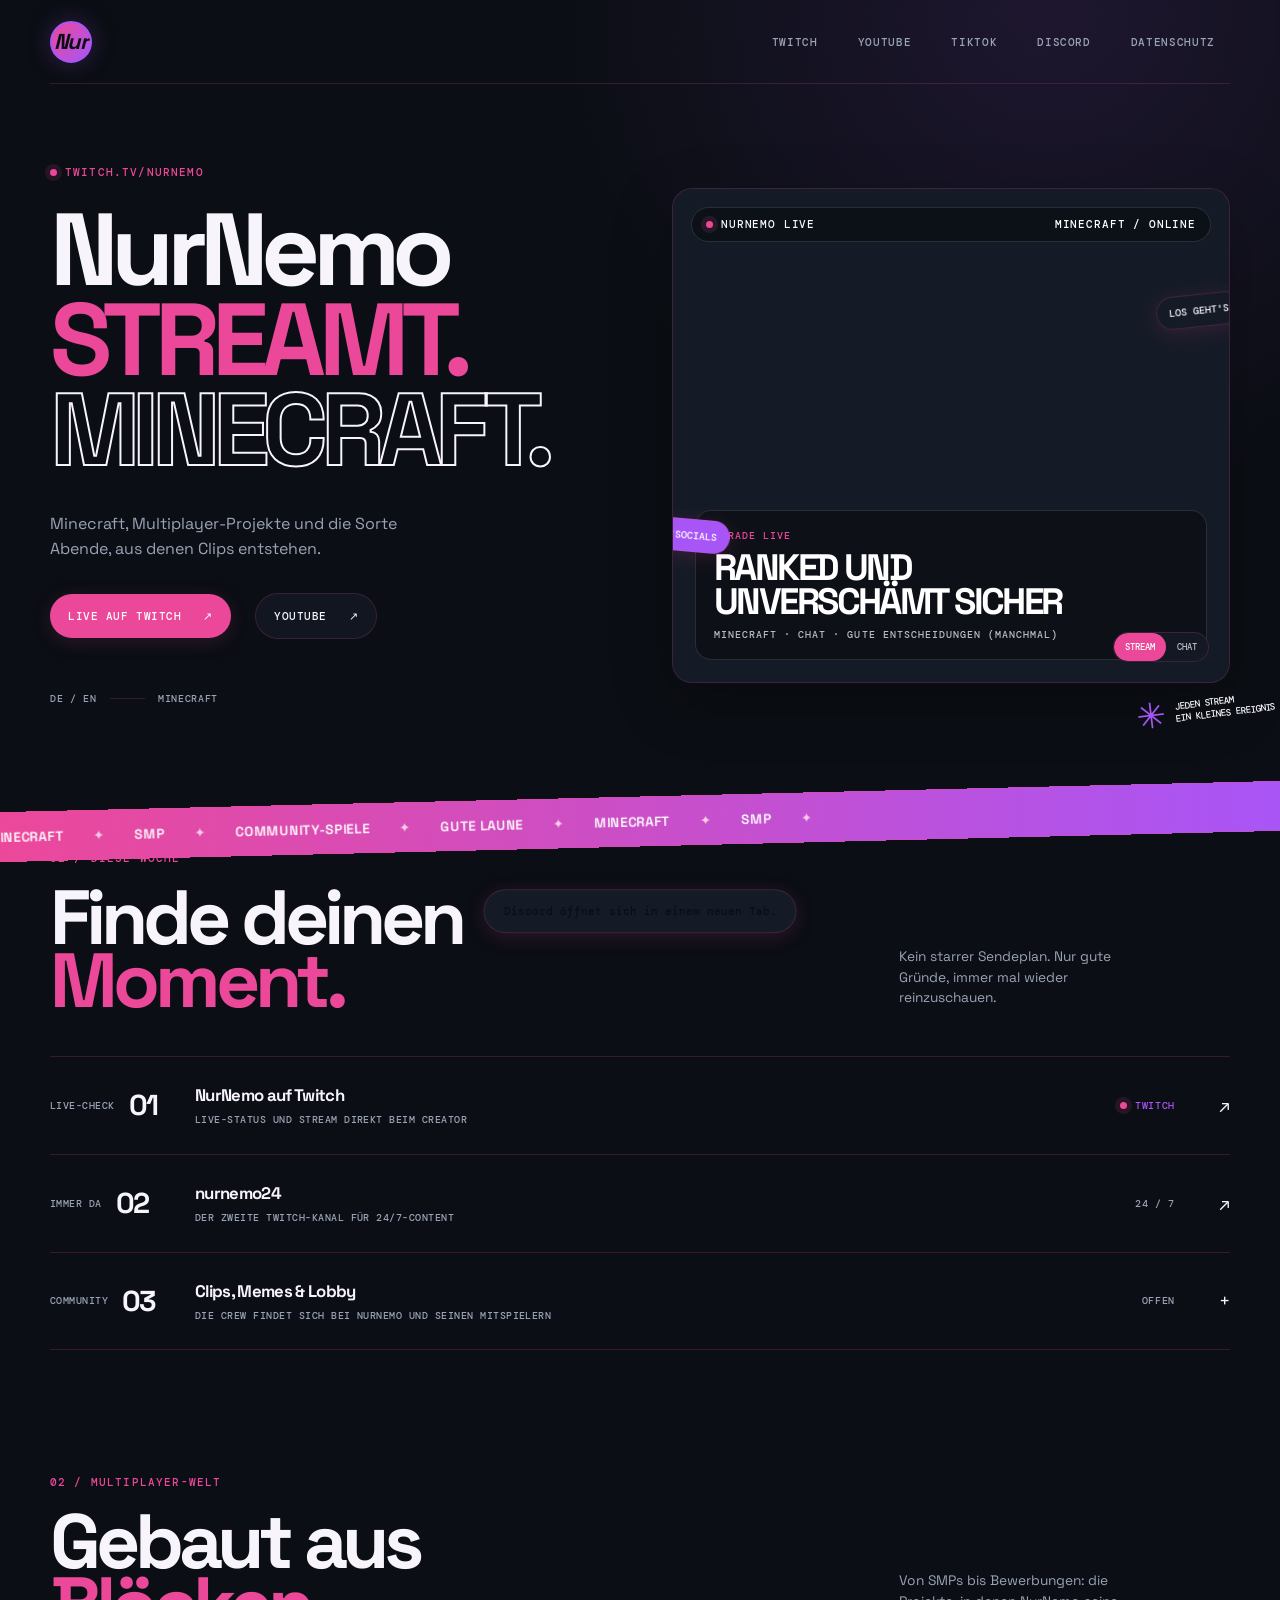
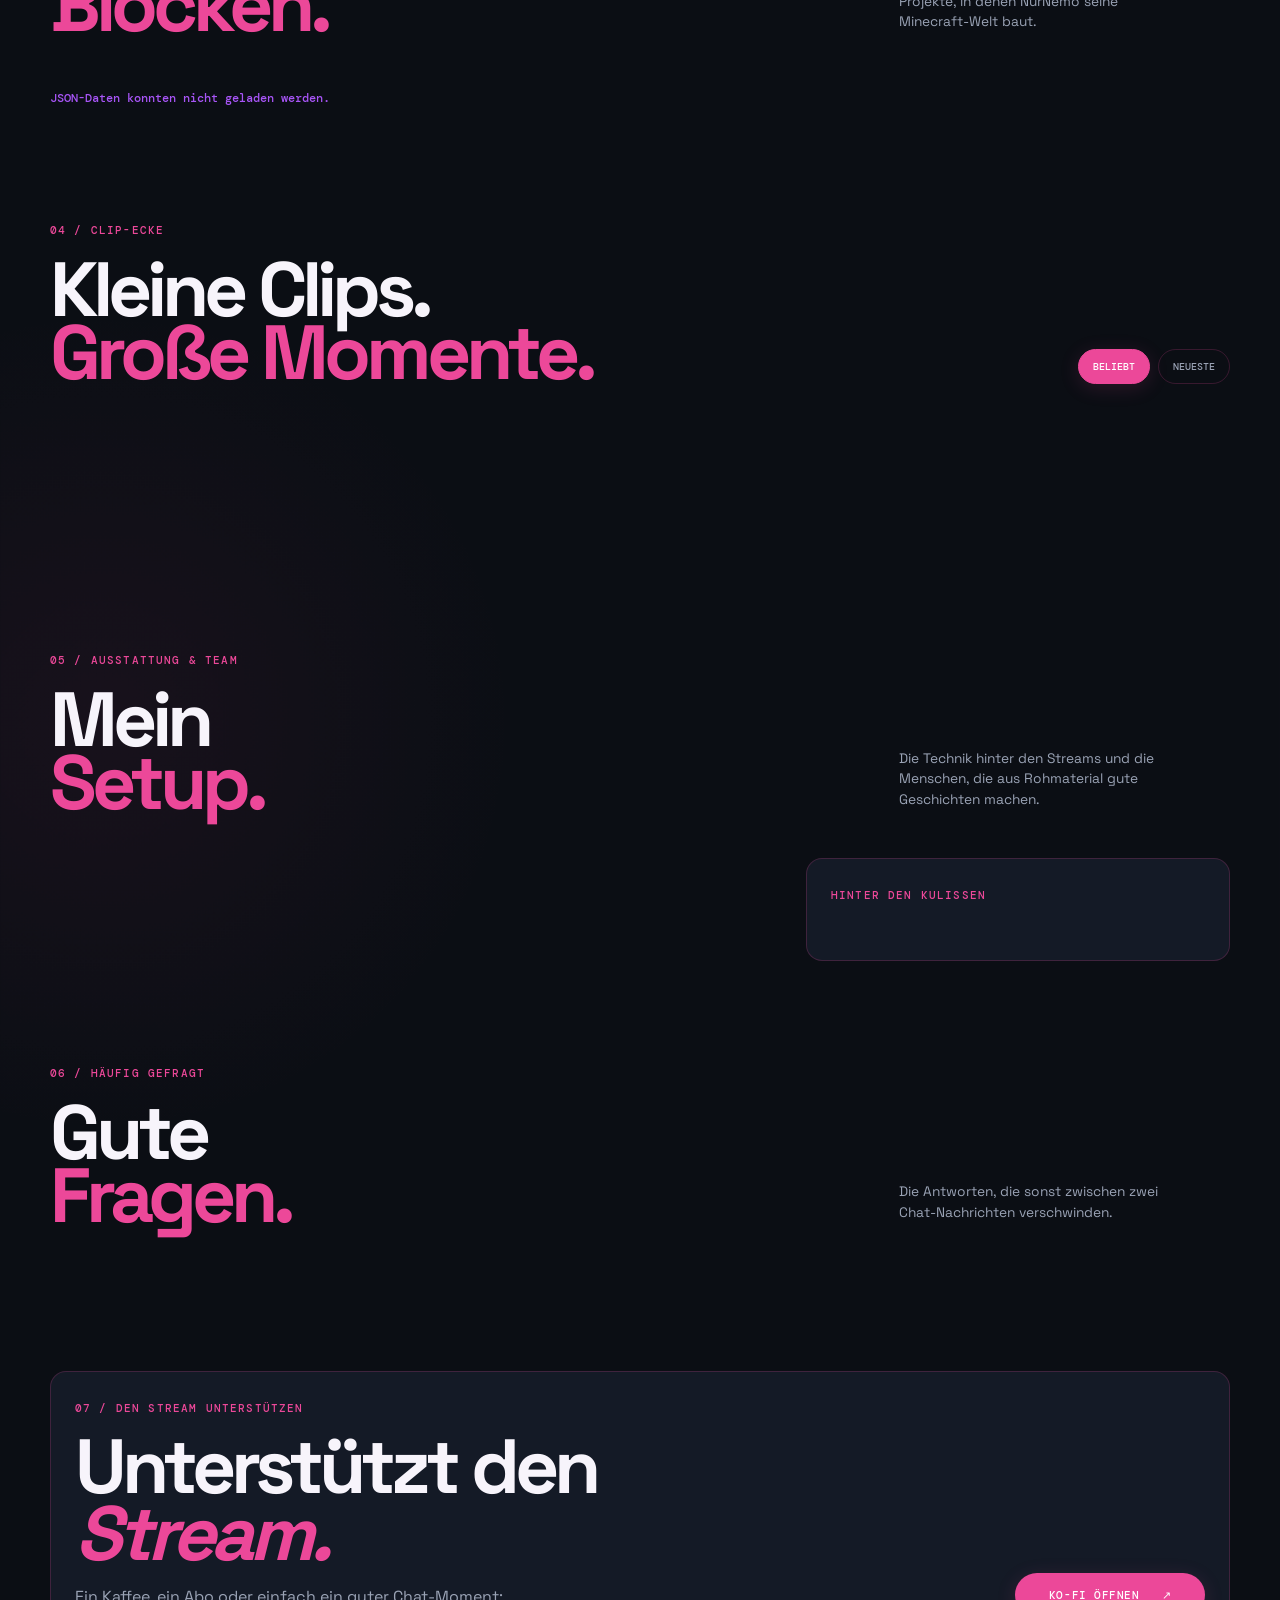
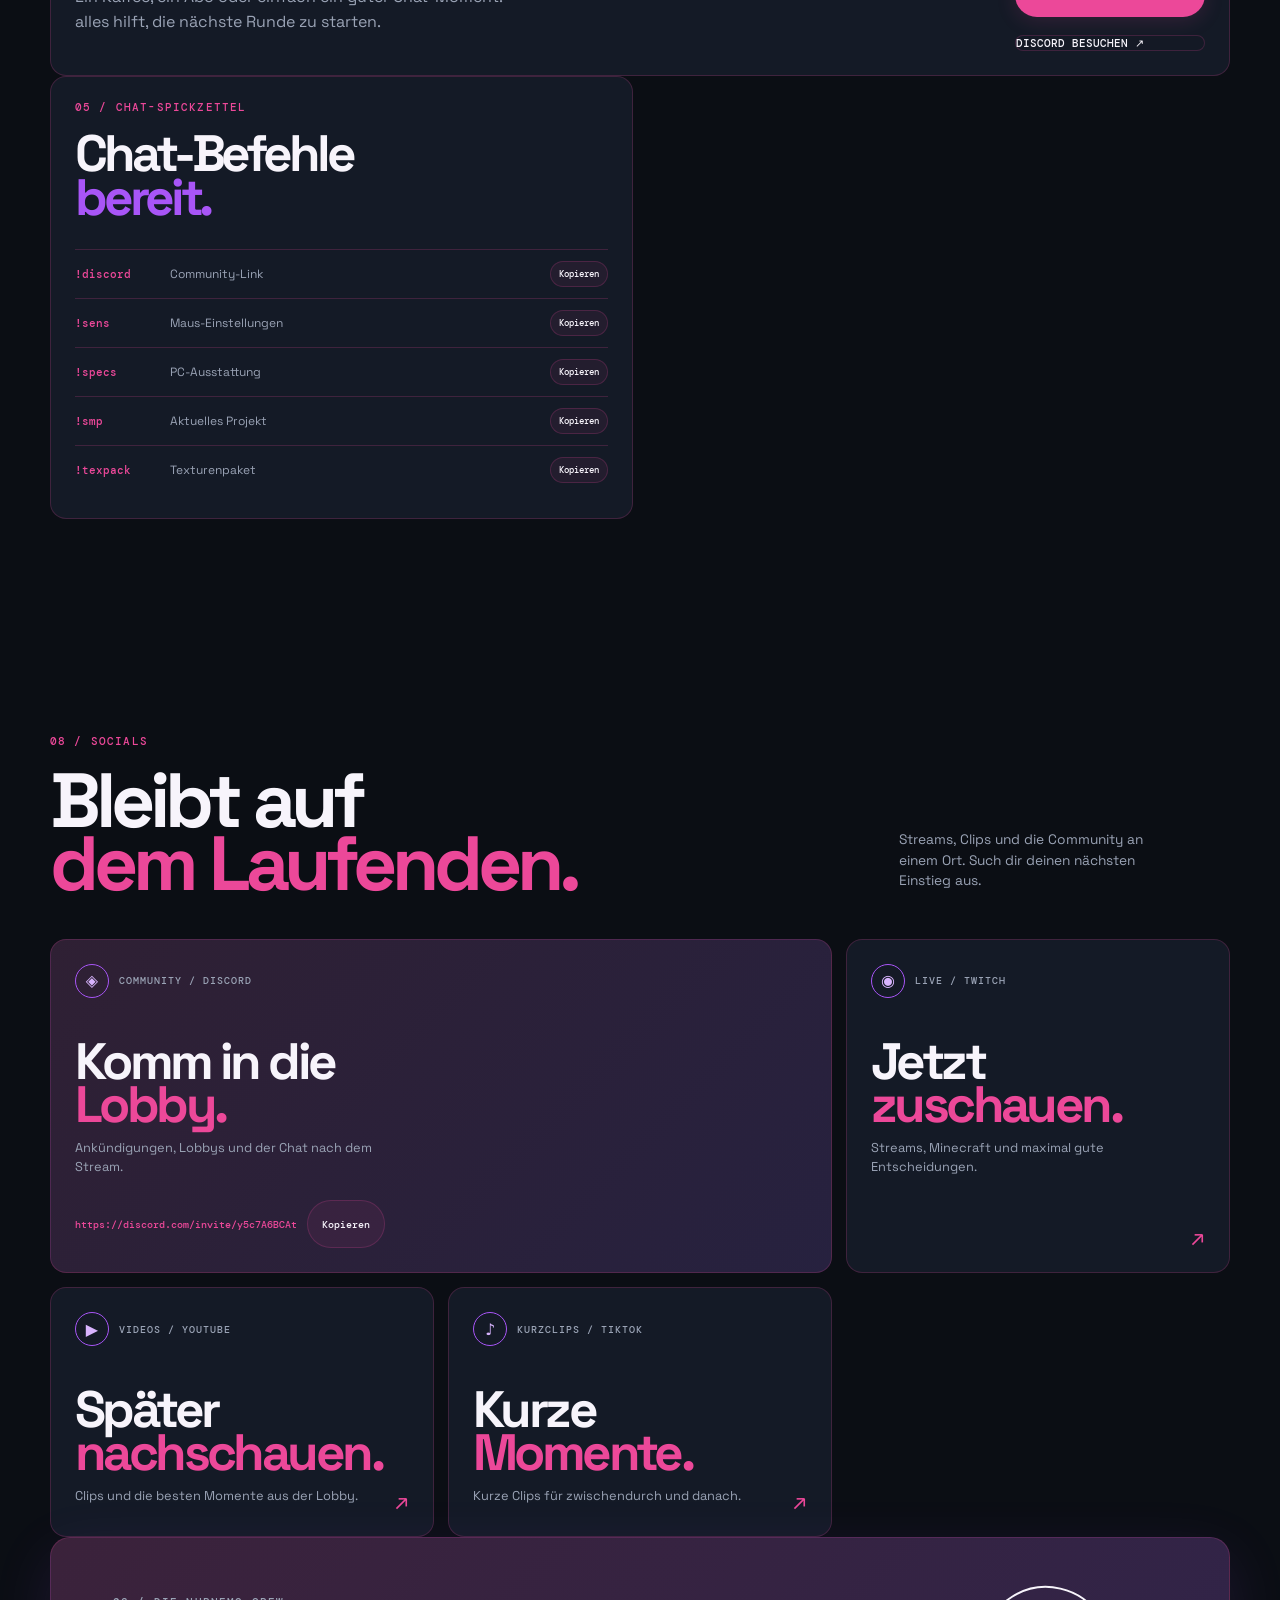
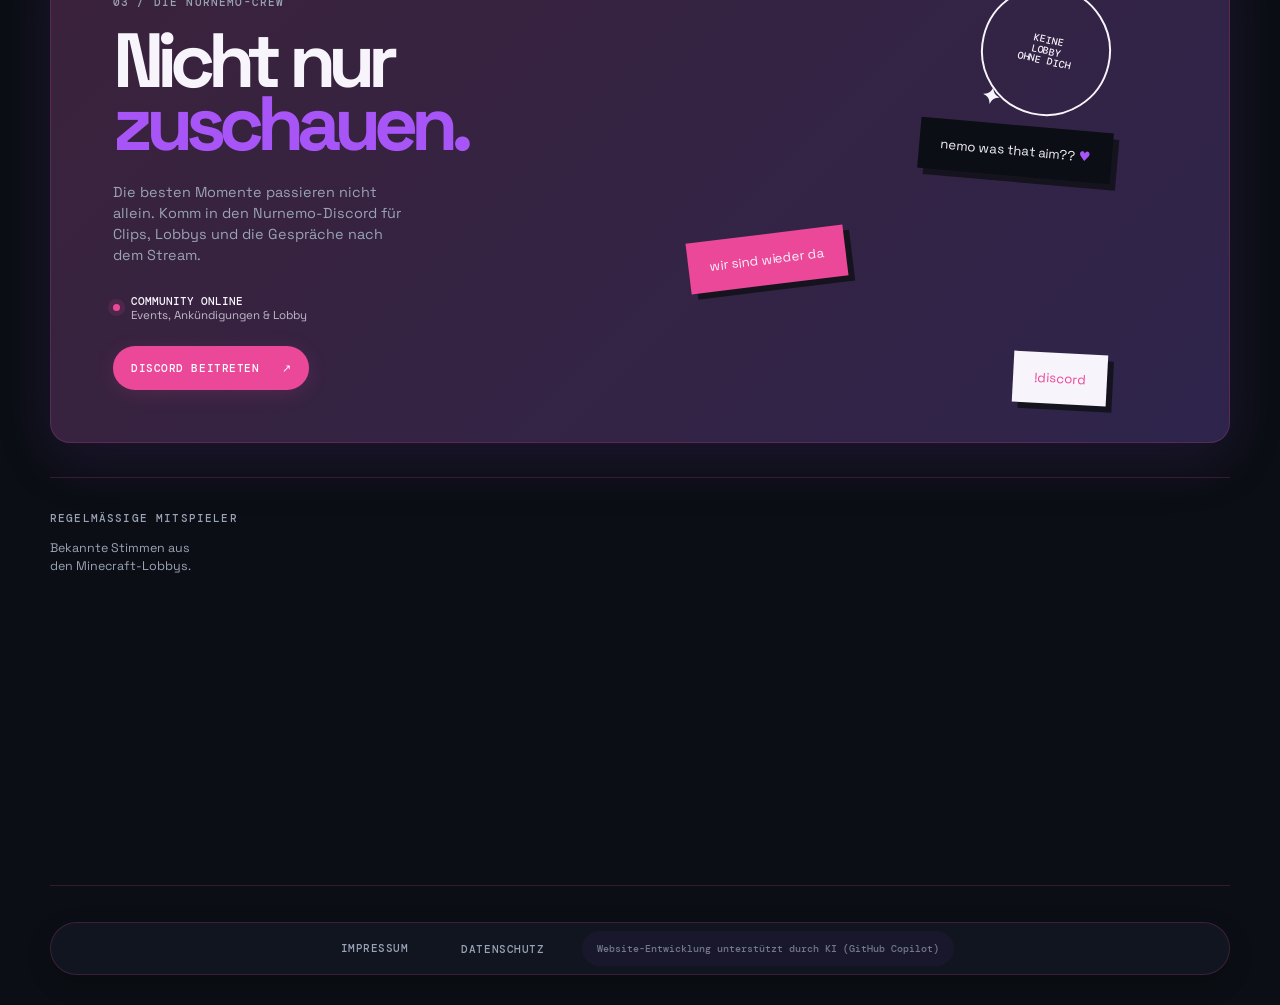
==== commit dd0b2522: "inital commot" ====
--- a/index.html
+++ b/index.html
@@ -3,15 +3,15 @@
   <head>
     <meta charset="UTF-8" />
     <meta name="viewport" content="width=device-width, initial-scale=1.0" />
-    <meta name="description" content="Minecraft, Multiplayer-Projekte &amp; Chaos live auf Twitch." />
+    <meta name="description" content="Minecraft, Multiplayer-Projekte und Community live auf Twitch." />
     <meta property="og:title" content="nurnemo — live auf Twitch" />
-    <meta property="og:description" content="Minecraft, Multiplayer-Projekte &amp; Chaos live auf Twitch." />
+    <meta property="og:description" content="Minecraft, Multiplayer-Projekte und Community live auf Twitch." />
     <meta property="og:image" content="https://nurnemo.top/assets/og-preview.svg" />
     <meta property="og:url" content="https://nurnemo.top/" />
     <meta property="og:type" content="website" />
     <meta name="twitter:card" content="summary_large_image" />
     <meta name="twitter:title" content="nurnemo — live auf Twitch" />
-    <meta name="twitter:description" content="Minecraft, Multiplayer-Projekte &amp; Chaos live auf Twitch." />
+    <meta name="twitter:description" content="Minecraft, Multiplayer-Projekte und Community live auf Twitch." />
     <meta name="twitter:image" content="https://nurnemo.top/assets/og-preview.svg" />
     <meta name="twitter:url" content="https://nurnemo.top/" />
     <link rel="canonical" href="https://nurnemo.top/" />
@@ -22,7 +22,7 @@
     <link href="https://fonts.googleapis.com/css2?family=DM+Mono:wght@400;500&family=Space+Grotesk:wght@400;500;600;700&display=swap" rel="stylesheet" />
     <link rel="stylesheet" href="style.css" />
     <script async src="https://pagead2.googlesyndication.com/pagead/js/adsbygoogle.js?client=ca-pub-9552411105065596" crossorigin="anonymous"></script>
-    <script src="https://player.twitch.tv/js/embed/v1.js"></script>
+    <script async src="https://player.twitch.tv/js/embed/v1.js"></script>
   </head>
   <body>
     <div class="noise" aria-hidden="true"></div>
@@ -45,10 +45,10 @@
       <section class="hero section-shell">
         <div class="hero-copy reveal">
           <div class="eyebrow"><span class="live-dot"></span> twitch.tv/nurnemo</div>
-            <h1 id="streamer-name">NurNemo<br /><em>CRAFTS.</em><br /><span class="outline">CHAOS.</span></h1>
+            <h1 id="streamer-name">NurNemo<br /><em>STREAMT.</em><br /><span class="outline">MINECRAFT.</span></h1>
             <p class="hero-lede" id="hero-description">Minecraft, Multiplayer-Projekte und die Sorte Abende, aus denen Clips entstehen.</p>
           <div class="hero-actions">
-              <a class="button button-primary" id="hero-twitch" href="https://twitch.tv/nurnemo" target="_blank" rel="noopener noreferrer">Twitch Main-Channel <span>↗</span></a>
+              <a class="button button-primary" id="hero-twitch" href="https://twitch.tv/nurnemo" target="_blank" rel="noopener noreferrer">Live auf Twitch <span>↗</span></a>
               <a class="button button-secondary" id="hero-youtube" href="https://www.youtube.com/@nurnemoo" target="_blank" rel="noopener noreferrer">YouTube <span>↗</span></a>
           </div>
           <div class="hero-meta"><span id="hero-language">DE / EN</span><span class="meta-line"></span><span id="hero-game">Minecraft</span></div>
@@ -60,74 +60,73 @@
               <div id="twitch-player-container" aria-label="NurNemo Twitch Stream"></div>
               <iframe id="twitch-chat" title="NurNemo Twitch Chat" src="https://www.twitch.tv/embed/nurnemo/chat?parent=nurnemo.top&amp;parent=www.nurnemo.top&amp;parent=localhost&amp;darkpopout" frameborder="0"></iframe>
             </div>
-            <div class="stream-mode-switch" role="group" aria-label="Stream Ansicht"><button class="stream-mode active" type="button" data-mode="player">Player</button><button class="stream-mode" type="button" data-mode="chat">Chat</button></div>
+            <div class="stream-mode-switch" role="group" aria-label="Stream-Ansicht"><button class="stream-mode active" type="button" data-mode="player">Stream</button><button class="stream-mode" type="button" data-mode="chat">Chat</button></div>
             <div class="stream-topbar"><span class="live-label"><span class="live-dot"></span> NURNEMO LIVE</span><span id="stream-category">MINECRAFT / ONLINE</span></div>
-            <div class="stream-caption"><span class="caption-kicker">on stream</span><strong>RANKED &amp; UNREASONABLY CONFIDENT</strong><span class="caption-game">games · chat · gute entscheidungen (manchmal)</span></div>
-            <div class="floating-tag tag-one">LET'S GO</div><div class="floating-tag tag-two">!socials</div>
+            <div class="stream-caption"><span class="caption-kicker">gerade live</span><strong>RANKED UND UNVERSCHÄMT SICHER</strong><span class="caption-game">Minecraft · Chat · gute Entscheidungen (manchmal)</span></div>
+            <div class="floating-tag tag-one">LOS GEHT'S</div><div class="floating-tag tag-two">!socials</div>
           </div>
           <div class="visual-note"><span class="scribble">✳</span><span>jeden stream<br />ein kleines ereignis</span></div>
         </div>
       </section>
 
-      <section class="ticker" aria-label="Stream Themen"><div class="ticker-track" id="focus-ticker"><span>MINECRAFT</span><i>✦</i><span>SMP</span><i>✦</i><span>COMMUNITY GAMES</span><i>✦</i><span>GOOD ENERGY</span><i>✦</i><span>MINECRAFT</span><i>✦</i><span>SMP</span><i>✦</i></div></section>
+      <section class="ticker" aria-label="Stream-Themen"><div class="ticker-track" id="focus-ticker"><span>MINECRAFT</span><i>✦</i><span>SMP</span><i>✦</i><span>COMMUNITY-SPIELE</span><i>✦</i><span>GUTE LAUNE</span><i>✦</i><span>MINECRAFT</span><i>✦</i><span>SMP</span><i>✦</i></div></section>
 
       <section class="schedule section-shell" id="schedule">
-        <div class="section-heading"><div><span class="section-index">01 / diese woche</span><h2>Find your<br /><em>moment.</em></h2></div><p>Kein starrer Sendeplan. Nur gute Gründe, immer mal wieder reinzuschauen.</p></div>
+        <div class="section-heading"><div><span class="section-index">01 / diese Woche</span><h2>Finde deinen<br /><em>Moment.</em></h2></div><p>Kein starrer Sendeplan. Nur gute Gründe, immer mal wieder reinzuschauen.</p></div>
         <div class="schedule-list">
-          <article class="schedule-row today"><div class="day"><span>LIVE CHECK</span><strong>01</strong></div><div class="schedule-info"><strong>NurNemo auf Twitch</strong><span>Live-Status und Stream direkt beim Creator</span></div><div class="schedule-time"><span class="now-dot"></span>TWITCH</div><a id="schedule-twitch" href="https://www.twitch.tv/nurnemo" target="_blank" rel="noopener noreferrer" aria-label="Live Stream öffnen">↗</a></article>
-          <article class="schedule-row"><div class="day"><span>always on</span><strong>02</strong></div><div class="schedule-info"><strong>nurnemo24</strong><span>Der zweite Twitch-Kanal für 24/7-Content</span></div><div class="schedule-time">24 / 7</div><a id="secondary-twitch" href="https://www.twitch.tv/nurnemo24" target="_blank" rel="noopener noreferrer" aria-label="24/7 Twitch Kanal öffnen">↗</a></article>
-          <article class="schedule-row"><div class="day"><span>community</span><strong>03</strong></div><div class="schedule-info"><strong>Clips, Memes &amp; Lobby</strong><span>Die Crew findet sich bei NurNemo und seinen Collabs</span></div><div class="schedule-time">open</div><a href="#community" aria-label="Community öffnen">+</a></article>
+          <article class="schedule-row today"><div class="day"><span>LIVE-CHECK</span><strong>01</strong></div><div class="schedule-info"><strong>NurNemo auf Twitch</strong><span>Live-Status und Stream direkt beim Creator</span></div><div class="schedule-time"><span class="now-dot"></span>TWITCH</div><a id="schedule-twitch" href="https://www.twitch.tv/nurnemo" target="_blank" rel="noopener noreferrer" aria-label="Livestream öffnen">↗</a></article>
+          <article class="schedule-row"><div class="day"><span>immer da</span><strong>02</strong></div><div class="schedule-info"><strong>nurnemo24</strong><span>Der zweite Twitch-Kanal für 24/7-Content</span></div><div class="schedule-time">24 / 7</div><a id="secondary-twitch" href="https://www.twitch.tv/nurnemo24" target="_blank" rel="noopener noreferrer" aria-label="24/7-Twitch-Kanal öffnen">↗</a></article>
+          <article class="schedule-row"><div class="day"><span>Community</span><strong>03</strong></div><div class="schedule-info"><strong>Clips, Memes &amp; Lobby</strong><span>Die Crew findet sich bei NurNemo und seinen Mitspielern</span></div><div class="schedule-time">offen</div><a href="#community" aria-label="Community öffnen">+</a></article>
         </div>
       </section>
 
       <section class="projects section-shell" id="projects">
-        <div class="section-heading"><div><span class="section-index">02 / multiplayer universe</span><h2>Built in<br /><em>blocks.</em></h2></div><p>Von SMPs bis Bewerbungen: die Projekte, in denen NurNemo seine Minecraft-Welt baut.</p></div>
+        <div class="section-heading"><div><span class="section-index">02 / Multiplayer-Welt</span><h2>Gebaut aus<br /><em>Blöcken.</em></h2></div><p>Von SMPs bis Bewerbungen: die Projekte, in denen NurNemo seine Minecraft-Welt baut.</p></div>
         <div class="project-grid" id="project-grid"></div>
       </section>
 
       <section class="clips-section section-shell" id="clips">
-        <div class="section-heading"><div><span class="section-index">04 / clip corner</span><h2>Small clips.<br /><em>Big chaos.</em></h2></div><div class="filter-buttons" role="group" aria-label="Clips filtern"><button class="clip-filter active" type="button" data-filter="popular">Beliebt</button><button class="clip-filter" type="button" data-filter="latest">Neueste</button></div></div>
+        <div class="section-heading"><div><span class="section-index">04 / Clip-Ecke</span><h2>Kleine Clips.<br /><em>Große Momente.</em></h2></div><div class="filter-buttons" role="group" aria-label="Clips filtern"><button class="clip-filter active" type="button" data-filter="popular">Beliebt</button><button class="clip-filter" type="button" data-filter="latest">Neueste</button></div></div>
         <div class="clips-grid" id="clips-grid"></div>
       </section>
 
       <section class="setup-section section-shell" id="setup">
-        <div class="section-heading"><div><span class="section-index">05 / gear &amp; people</span><h2>The<br /><em>setup.</em></h2></div><p>Die Tools hinter den Streams und die Menschen, die aus Rohmaterial gute Geschichten machen.</p></div>
-        <div class="setup-layout"><div class="gear-grid" id="gear-grid"></div><div class="team-panel"><span class="section-index">team behind the scenes</span><div class="team-list" id="team-list"></div></div></div>
+        <div class="section-heading"><div><span class="section-index">05 / Ausstattung &amp; Team</span><h2>Mein<br /><em>Setup.</em></h2></div><p>Die Technik hinter den Streams und die Menschen, die aus Rohmaterial gute Geschichten machen.</p></div>
+        <div class="setup-layout"><div class="gear-grid" id="gear-grid"></div><div class="team-panel"><span class="section-index">hinter den Kulissen</span><div class="team-list" id="team-list"></div></div></div>
       </section>
 
       <section class="faq-section section-shell" id="faq">
-        <div class="section-heading"><div><span class="section-index">06 / frequently asked</span><h2>Good<br /><em>questions.</em></h2></div><p>Die Antworten, die sonst zwischen zwei Chat-Nachrichten verschwinden.</p></div>
+        <div class="section-heading"><div><span class="section-index">06 / häufig gefragt</span><h2>Gute<br /><em>Fragen.</em></h2></div><p>Die Antworten, die sonst zwischen zwei Chat-Nachrichten verschwinden.</p></div>
         <div class="faq-list" id="faq-list"></div>
       </section>
 
       <section class="support-section section-shell" id="support">
-        <div class="support-panel"><div><span class="section-index">07 / keep the chaos alive</span><h2>Support the<br /><em>stream.</em></h2><p>Ein Kaffee, ein Abo oder einfach ein guter Chat-Moment: alles hilft, die nächste Runde zu starten.</p></div><div class="support-actions"><a class="button button-primary" href="https://ko-fi.com/" target="_blank" rel="noopener noreferrer">Ko-fi support <span>↗</span></a><a class="support-link" href="#community">Discord besuchen <span>↗</span></a></div></div>
+        <div class="support-panel"><div><span class="section-index">07 / den Stream unterstützen</span><h2>Unterstützt den<br /><em>Stream.</em></h2><p>Ein Kaffee, ein Abo oder einfach ein guter Chat-Moment: alles hilft, die nächste Runde zu starten.</p></div><div class="support-actions"><a class="button button-primary" href="https://ko-fi.com/" target="_blank" rel="noopener noreferrer">Ko-fi öffnen <span>↗</span></a><a class="support-link" href="#community">Discord besuchen <span>↗</span></a></div></div>
       </section>
 
       <section class="community-tools section-shell" id="tools">
-        <div class="tools-panel"><div class="section-index">05 / nemo soundboard</div><h3>Press for<br /><em>damage.</em></h3><div class="sound-grid"><button class="sound-button" type="button" data-sound="voicechanger"><span>01</span>Voicechanger <span class="sound-status" aria-hidden="true">◉</span></button><button class="sound-button" type="button" data-sound="rage"><span>02</span>Rage <span class="sound-status" aria-hidden="true">◉</span></button><button class="sound-button" type="button" data-sound="scream"><span>03</span>Scream <span class="sound-status" aria-hidden="true">◉</span></button></div></div>
-        <div class="tools-panel commands-panel"><div class="section-index">06 / chat quick-sheet</div><h3>Commands<br /><em>ready.</em></h3><div class="command-list"><div class="command-row"><code>!discord</code><span>Community-Link</span><button class="copy-command" type="button" data-copy="!discord">Kopieren</button></div><div class="command-row"><code>!sens</code><span>Mouse settings</span><button class="copy-command" type="button" data-copy="!sens">Kopieren</button></div><div class="command-row"><code>!specs</code><span>PC specs</span><button class="copy-command" type="button" data-copy="!specs">Kopieren</button></div><div class="command-row"><code>!smp</code><span>Current project</span><button class="copy-command" type="button" data-copy="!smp">Kopieren</button></div><div class="command-row"><code>!texpack</code><span>Texture pack</span><button class="copy-command" type="button" data-copy="!texpack">Kopieren</button></div></div></div>
+        <div class="tools-panel commands-panel"><div class="section-index">05 / Chat-Spickzettel</div><h3>Chat-Befehle<br /><em>bereit.</em></h3><div class="command-list"><div class="command-row"><code>!discord</code><span>Community-Link</span><button class="copy-command" type="button" data-copy="!discord">Kopieren</button></div><div class="command-row"><code>!sens</code><span>Maus-Einstellungen</span><button class="copy-command" type="button" data-copy="!sens">Kopieren</button></div><div class="command-row"><code>!specs</code><span>PC-Ausstattung</span><button class="copy-command" type="button" data-copy="!specs">Kopieren</button></div><div class="command-row"><code>!smp</code><span>Aktuelles Projekt</span><button class="copy-command" type="button" data-copy="!smp">Kopieren</button></div><div class="command-row"><code>!texpack</code><span>Texturenpaket</span><button class="copy-command" type="button" data-copy="!texpack">Kopieren</button></div></div></div>
       </section>
 
       <section class="social-section section-shell" id="socials">
-        <div class="section-heading"><div><span class="section-index">08 / social orbit</span><h2>Stay in<br /><em>the loop.</em></h2></div><p>Streams, Clips und die Community an einem Ort. Such dir deinen nächsten Einstieg aus.</p></div>
+        <div class="section-heading"><div><span class="section-index">08 / Socials</span><h2>Bleibt auf<br /><em>dem Laufenden.</em></h2></div><p>Streams, Clips und die Community an einem Ort. Such dir deinen nächsten Einstieg aus.</p></div>
         <div class="social-grid">
-          <article class="social-card social-card-discord"><div class="social-card-top"><span class="social-icon" aria-hidden="true">◈</span><span class="social-label">community / discord</span></div><h3>Join the<br /><em>lobby.</em></h3><p>Announcements, Lobbys und der Chat nach dem Stream.</p><div class="discord-copy-row"><code id="discord-invite-url">https://discord.com/invite/y5c7A6BCAt</code><button class="copy-discord" id="copy-discord" type="button" data-copy="https://discord.com/invite/y5c7A6BCAt">Kopieren</button></div></article>
-          <a class="social-card" id="social-twitch" href="https://www.twitch.tv/nurnemo" target="_blank" rel="noopener noreferrer"><div class="social-card-top"><span class="social-icon" aria-hidden="true">◉</span><span class="social-label">live / twitch</span></div><h3>Watch<br /><em>live.</em></h3><p>Streams, Minecraft und maximal gute Entscheidungen.</p><span class="social-arrow" aria-hidden="true">↗</span></a>
-          <a class="social-card" id="social-youtube" href="https://www.youtube.com/@nurnemoo" target="_blank" rel="noopener noreferrer"><div class="social-card-top"><span class="social-icon" aria-hidden="true">▶</span><span class="social-label">videos / youtube</span></div><h3>Catch<br /><em>up.</em></h3><p>Clips und die besten Momente aus der Lobby.</p><span class="social-arrow" aria-hidden="true">↗</span></a>
-          <a class="social-card" id="social-tiktok" href="https://www.tiktok.com/@nurnemo" target="_blank" rel="noopener noreferrer"><div class="social-card-top"><span class="social-icon" aria-hidden="true">♪</span><span class="social-label">shorts / tiktok</span></div><h3>Quick<br /><em>chaos.</em></h3><p>Kurze Clips für zwischendurch und danach.</p><span class="social-arrow" aria-hidden="true">↗</span></a>
+          <article class="social-card social-card-discord"><div class="social-card-top"><span class="social-icon" aria-hidden="true">◈</span><span class="social-label">Community / Discord</span></div><h3>Komm in die<br /><em>Lobby.</em></h3><p>Ankündigungen, Lobbys und der Chat nach dem Stream.</p><div class="discord-copy-row"><code id="discord-invite-url">https://discord.com/invite/y5c7A6BCAt</code><button class="copy-discord" id="copy-discord" type="button" data-copy="https://discord.com/invite/y5c7A6BCAt">Kopieren</button></div></article>
+          <a class="social-card" id="social-twitch" href="https://www.twitch.tv/nurnemo" target="_blank" rel="noopener noreferrer"><div class="social-card-top"><span class="social-icon" aria-hidden="true">◉</span><span class="social-label">live / Twitch</span></div><h3>Jetzt<br /><em>zuschauen.</em></h3><p>Streams, Minecraft und maximal gute Entscheidungen.</p><span class="social-arrow" aria-hidden="true">↗</span></a>
+          <a class="social-card" id="social-youtube" href="https://www.youtube.com/@nurnemoo" target="_blank" rel="noopener noreferrer"><div class="social-card-top"><span class="social-icon" aria-hidden="true">▶</span><span class="social-label">Videos / YouTube</span></div><h3>Später<br /><em>nachschauen.</em></h3><p>Clips und die besten Momente aus der Lobby.</p><span class="social-arrow" aria-hidden="true">↗</span></a>
+          <a class="social-card" id="social-tiktok" href="https://www.tiktok.com/@nurnemo" target="_blank" rel="noopener noreferrer"><div class="social-card-top"><span class="social-icon" aria-hidden="true">♪</span><span class="social-label">Kurzclips / TikTok</span></div><h3>Kurze<br /><em>Momente.</em></h3><p>Kurze Clips für zwischendurch und danach.</p><span class="social-arrow" aria-hidden="true">↗</span></a>
         </div>
       </section>
 
       <section class="community section-shell" id="community">
-        <div class="community-card"><div class="community-copy"><span class="section-index">03 / die nurnemo crew</span><h2>Not just<br /><em>watching.</em></h2><p>Die besten Momente passieren nicht allein. Komm in den nurnemo Discord für Clips, Lobbys und die Gespräche nach dem Stream.</p><div class="community-status"><span class="pulse-dot"></span><strong>Community online</strong><small>Events, Ankündigungen &amp; Lobby</small></div><a class="button button-light" id="discord-button" href="discord/">Discord beitreten <span>↗</span></a></div><div class="community-stamp" aria-hidden="true"><span>NO<br />LOKERS<br />ALLOWED</span><b>✦</b></div><div class="chat-stack"><div class="chat-bubble bubble-a">nemo was that aim?? <span>♥</span></div><div class="chat-bubble bubble-b">we are so back</div><div class="chat-bubble bubble-c">!discord</div></div></div>
-        <div class="collabs"><div><span class="section-index">frequent collaborators</span><p>Bekannte Stimmen aus den Minecraft-Lobbys.</p></div><div class="collab-list" id="collab-list"></div></div>
+        <div class="community-card"><div class="community-copy"><span class="section-index">03 / die Nurnemo-Crew</span><h2>Nicht nur<br /><em>zuschauen.</em></h2><p>Die besten Momente passieren nicht allein. Komm in den Nurnemo-Discord für Clips, Lobbys und die Gespräche nach dem Stream.</p><div class="community-status"><span class="pulse-dot"></span><strong>Community online</strong><small>Events, Ankündigungen &amp; Lobby</small></div><a class="button button-light" id="discord-button" href="discord/">Discord beitreten <span>↗</span></a></div><div class="community-stamp" aria-hidden="true"><span>KEINE<br />LOBBY<br />OHNE DICH</span><b>✦</b></div><div class="chat-stack"><div class="chat-bubble bubble-a">nemo was that aim?? <span>♥</span></div><div class="chat-bubble bubble-b">wir sind wieder da</div><div class="chat-bubble bubble-c">!discord</div></div></div>
+        <div class="collabs"><div><span class="section-index">regelmäßige Mitspieler</span><p>Bekannte Stimmen aus den Minecraft-Lobbys.</p></div><div class="collab-list" id="collab-list"></div></div>
       </section>
     </main>
 
     <div class="ad-slot" aria-label="Werbung"><ins class="adsbygoogle" style="display:block" data-ad-client="ca-pub-9552411105065596" data-ad-format="auto" data-full-width-responsive="true"></ins><script>(adsbygoogle = window.adsbygoogle || []).push({});</script></div>
     <footer class="site-footer section-shell"><div class="footer-links"><a href="https://www.joinx.de/impressum/nurnemo" target="_blank" rel="noopener noreferrer">Impressum</a><button class="footer-legal-link" id="privacy-open" type="button" aria-haspopup="dialog">Datenschutz</button><span class="footer-note">Website-Entwicklung unterstützt durch KI (GitHub Copilot)</span></div></footer>
-    <div class="privacy-modal" id="privacy-modal" aria-hidden="true"><div class="privacy-modal-inner" role="dialog" aria-modal="true" aria-labelledby="privacy-title"><button class="privacy-modal-close" id="privacy-close" type="button" aria-label="Datenschutzhinweise schließen">✕</button><span class="section-index">privacy / transparenz</span><h2 id="privacy-title">Datenschutz &amp;<br /><em>externe Medien.</em></h2><div class="privacy-copy"><p>Diese Website verwendet Google AdSense zur Einbindung von Werbeanzeigen. Google kann dabei Cookies, IP-Adressen und Web-Beacons verarbeiten, um personalisierte oder nicht-personalisierte Anzeigen auszuliefern.</p><p>Beim Aufruf können externe Inhalte geladen werden, wodurch Daten wie IP-Adresse, Browserinformationen und Zeitpunkt an den jeweiligen Anbieter übertragen werden. Das betrifft insbesondere Google AdSense, den eingebetteten Twitch-Player und Twitch-Chat, externe Links zu Twitch, YouTube, TikTok und Discord sowie Schriftarten von Google Fonts und das Hintergrundbild von Unsplash. Diese Inhalte werden nur im Rahmen der jeweiligen Anbieter verarbeitet. Bitte beachte zusätzlich deren Datenschutzerklärungen.</p><p>Die Theme-Auswahl wird ausschließlich lokal in deinem Browser (`localStorage`) gespeichert und nicht an uns übertragen. Verantwortliche Kontaktinformationen findest du im <a href="https://www.joinx.de/impressum/nurnemo" target="_blank" rel="noopener noreferrer">Impressum ↗</a>.</p></div></div></div>
+    <div class="privacy-modal" id="privacy-modal" aria-hidden="true"><div class="privacy-modal-inner" role="dialog" aria-modal="true" aria-labelledby="privacy-title"><button class="privacy-modal-close" id="privacy-close" type="button" aria-label="Datenschutzhinweise schließen">✕</button><span class="section-index">privacy / transparenz</span><h2 id="privacy-title">Datenschutz &amp;<br /><em>externe Medien.</em></h2><div class="privacy-copy"><p>Diese Website verwendet Google AdSense zur Einbindung von Werbeanzeigen. Google kann dabei Cookies, IP-Adressen und Web-Beacons verarbeiten, um personalisierte oder nicht-personalisierte Anzeigen auszuliefern.</p><p>Beim Aufruf können externe Inhalte geladen werden, wodurch Daten wie IP-Adresse, Browserinformationen und Zeitpunkt an den jeweiligen Anbieter übertragen werden. Das betrifft insbesondere Google AdSense, den eingebetteten Twitch-Player und Twitch-Chat, externe Links zu Twitch, YouTube, TikTok und Discord sowie Schriftarten von Google Fonts und das Hintergrundbild von Unsplash. Diese Inhalte werden nur im Rahmen der jeweiligen Anbieter verarbeitet. Bitte beachte zusätzlich deren Datenschutzerklärungen.</p><p>Die Theme-Auswahl wird ausschließlich lokal in deinem Browser (<code>localStorage</code>) gespeichert und nicht an uns übertragen. Verantwortliche Kontaktinformationen findest du im <a href="https://www.joinx.de/impressum/nurnemo" target="_blank" rel="noopener noreferrer">Impressum ↗</a>.</p></div></div></div>
     <div class="toast" role="status" aria-live="polite">Discord öffnet sich in einem neuen Tab.</div>
     <div class="clip-modal" id="clip-modal" aria-hidden="true"><div class="clip-modal-inner" role="dialog" aria-modal="true" aria-labelledby="clip-modal-title"><button class="clip-modal-close" id="clip-modal-close" type="button" aria-label="Clip schließen">×</button><h2 id="clip-modal-title"></h2><iframe id="clip-frame" title="Twitch Clip" allowfullscreen></iframe></div></div>
     <script src="script.js"></script>
--- a/style.css
+++ b/style.css
@@ -181,3 +181,105 @@
 .privacy-modal-inner .privacy-modal-close:hover{color:var(--acid)!important}
 .privacy-copy a{color:var(--acid)!important;font-weight:600!important}
 @media(max-width:760px){.clip-embed.is-vertical{width:min(100%,260px)}.clip-modal-inner.is-vertical iframe{width:min(100%,300px);height:auto}}
+
+.privacy-modal[aria-hidden="true"]{display:none!important;pointer-events:none!important;visibility:hidden!important}
+.privacy-modal[aria-hidden="false"]{display:grid!important;pointer-events:auto!important;visibility:visible!important}
+
+:root,[data-theme]{
+	--ink:#f7f4fb;
+	--paper:#0b0e14;
+	--acid:#ec4899;
+	--coral:#a855f7;
+	--muted:#9aa3b5;
+	--line:rgba(236,72,153,.2);
+	--panel:#141a26;
+	--display:"Space Grotesk",ui-sans-serif,system-ui,sans-serif;
+	--mono:"DM Mono",ui-monospace,monospace;
+	--glow:0 4px 20px rgba(236,72,153,.15);
+}
+
+html{background:var(--paper)}
+body{background:radial-gradient(circle at 82% 0,rgba(168,85,247,.12),transparent 32rem),radial-gradient(circle at 8% 40%,rgba(236,72,153,.06),transparent 26rem),var(--paper)!important;color:var(--ink)!important;font-family:var(--display);letter-spacing:0}
+.noise{opacity:.018;background-size:280px 280px}
+.section-shell,.site-header{width:min(1180px,calc(100% - 48px))}
+.site-header{height:84px;border-bottom:1px solid var(--line);z-index:20}
+.brand{color:var(--ink);font-weight:700}
+.brand-mark{width:42px;height:42px;border:2px solid #a855f7!important;border-radius:50%;background:linear-gradient(135deg,var(--acid),var(--coral))!important;box-shadow:0 0 24px rgba(168,85,247,.25)!important;padding:2px}
+.brand-mark img{border-radius:50%}
+.desktop-nav{gap:10px;margin-left:auto}
+.desktop-nav a,.header-privacy-link,.footer-links a,.footer-legal-link{border:1px solid transparent;border-radius:9999px;color:var(--muted)!important;padding:10px 14px;transition:all .2s ease-in-out}
+.desktop-nav a:hover,.header-privacy-link:hover,.footer-links a:hover,.footer-legal-link:hover{border-color:var(--line);background:rgba(236,72,153,.08);color:var(--ink)!important;box-shadow:var(--glow)}
+.header-privacy-link{font:500 .68rem var(--mono);letter-spacing:.06em;text-transform:uppercase;cursor:pointer}
+.menu-toggle{border:1px solid var(--line);border-radius:9999px;background:var(--panel);color:var(--ink);padding:10px 16px;transition:all .2s ease-in-out}
+.menu-toggle:hover{border-color:var(--acid);box-shadow:var(--glow)}
+.mobile-nav{border:1px solid var(--line);border-radius:16px;background:rgba(20,26,38,.96)!important;box-shadow:0 18px 50px rgba(0,0,0,.35)!important}
+.mobile-nav a,.mobile-nav .header-privacy-link{border-radius:9999px;color:var(--muted)!important;transition:all .2s ease-in-out}
+.mobile-nav a:hover,.mobile-nav .header-privacy-link:hover{background:rgba(236,72,153,.1);color:var(--ink)!important}
+.hero{padding-top:82px;padding-bottom:92px;gap:64px}
+.eyebrow,.section-index{color:var(--acid);letter-spacing:.11em}
+.eyebrow .live-dot,.live-dot,.pulse-dot,.now-dot{background:var(--acid);box-shadow:0 0 0 5px rgba(236,72,153,.12)}
+.hero h1{font-size:clamp(4.2rem,8vw,8rem);line-height:.88;letter-spacing:-.075em}
+.hero h1 em,.section-heading h2 em,.support-panel h2 em,.discord-landing h1 em{color:var(--acid)}
+.outline{-webkit-text-stroke-color:var(--ink)}
+.hero-lede,.section-heading p,.social-card p,.support-panel p,.faq-item p{color:var(--muted)}
+.button,.support-link,.clip-filter,.sound-button,.copy-command,.copy-discord,.stream-mode,.header-cta{border-radius:9999px;transition:all .2s ease-in-out}
+.button-primary,.button-light{background:var(--acid);color:#fff;box-shadow:var(--glow)}
+.button-primary:hover,.button-light:hover{background:#f472b6;color:#fff;box-shadow:0 6px 26px rgba(236,72,153,.28);transform:translateY(-2px)}
+.button-secondary,.support-link{border:1px solid var(--line);background:rgba(20,26,38,.7);color:var(--ink)}
+.button-secondary:hover,.support-link:hover{border-color:var(--acid);background:rgba(236,72,153,.08);color:var(--ink);box-shadow:var(--glow);transform:translateY(-2px)}
+.hero-meta{color:var(--muted)}
+.stream-frame{border:1px solid var(--line);border-radius:20px;background:var(--panel);box-shadow:0 18px 60px rgba(0,0,0,.25);overflow:hidden}
+.stream-media{border-radius:19px}
+.stream-topbar{top:18px;left:18px;right:18px;border:1px solid rgba(255,255,255,.12);border-radius:9999px;background:rgba(11,14,20,.72);backdrop-filter:blur(10px);padding:10px 14px}
+.live-label{color:var(--ink)}
+.live-label.is-live{color:#f9a8d4}
+.stream-caption{left:22px;bottom:22px;right:22px;padding:18px;border:1px solid rgba(255,255,255,.12);border-radius:16px;background:rgba(11,14,20,.74);backdrop-filter:blur(10px)}
+.floating-tag{border-radius:9999px;border:1px solid var(--line);box-shadow:var(--glow);background:var(--panel);color:var(--ink)}
+.tag-two{background:var(--coral);color:#fff}
+.stream-mode-switch{border:1px solid var(--line);border-radius:9999px;overflow:hidden;background:rgba(20,26,38,.9)}
+.stream-mode.active{background:var(--acid);color:#fff}
+.ticker{margin:0;border-top:1px solid rgba(236,72,153,.3);border-bottom:1px solid rgba(236,72,153,.3);background:linear-gradient(90deg,var(--acid),var(--coral));color:#fff;box-shadow:none}
+.ticker i{color:#fbcfe8}
+.section-heading{align-items:end}
+.section-heading h2,.support-panel h2{letter-spacing:-.065em}
+.schedule-row{border-color:var(--line);transition:all .2s ease-in-out}
+.schedule-row:hover{padding-inline:14px;border-color:var(--acid);background:rgba(236,72,153,.06);box-shadow:var(--glow)}
+.schedule-row>a{border-radius:50%;color:var(--ink);transition:all .2s ease-in-out}
+.schedule-row>a:hover{background:var(--acid);color:#fff;box-shadow:var(--glow)}
+.project-card,.clip-card,.gear-card,.team-panel,.faq-item,.support-panel,.tools-panel,.social-card,.clip-embed{border:1px solid var(--line);border-radius:16px;background:var(--panel);box-shadow:none;transition:all .2s ease-in-out}
+.project-card:hover,.clip-card:hover,.gear-card:hover,.social-card:hover,.tools-panel:hover{transform:translateY(-3px);border-color:rgba(236,72,153,.55);background:#181f2e;box-shadow:var(--glow)}
+.project-type,.gear-label,.faq-item summary span{color:#f472b6}
+.clip-thumbnail{border-radius:15px 15px 0 0}
+.clip-filter{border-color:var(--line);background:transparent;color:var(--muted)}
+.clip-filter.active,.clip-filter:hover{border-color:var(--acid);background:var(--acid);color:#fff;box-shadow:var(--glow)}
+.gear-card,.team-panel,.faq-item,.tools-panel,.support-panel{padding:24px}
+.faq-item[open]{border-color:var(--acid);box-shadow:var(--glow)}
+.sound-button,.copy-command,.copy-discord{border-color:var(--line);background:rgba(236,72,153,.07);color:var(--ink)}
+.sound-button:hover,.copy-command:hover,.copy-discord:hover{border-color:var(--acid);background:var(--acid);color:#fff;box-shadow:var(--glow)}
+.social-card-discord{background:linear-gradient(135deg,rgba(236,72,153,.12),rgba(168,85,247,.12)),var(--panel)}
+.social-icon{border-color:var(--coral);color:#d8b4fe}
+.social-card h3 em{color:var(--acid)}
+.community-card{border:1px solid var(--line);border-radius:20px;background:linear-gradient(135deg,rgba(236,72,153,.18),rgba(168,85,247,.18)),var(--panel);box-shadow:0 18px 60px rgba(168,85,247,.12)}
+.collab-tag{border:1px solid var(--line);border-radius:9999px;background:rgba(20,26,38,.7);color:var(--muted);transition:all .2s ease-in-out}
+.collab-tag:hover{border-color:var(--acid);background:rgba(236,72,153,.08);color:var(--ink);box-shadow:var(--glow)}
+.site-footer{border-color:var(--line)}
+.footer-links{border:1px solid var(--line);border-radius:9999px;background:rgba(20,26,38,.72);padding:8px 12px;box-shadow:0 8px 26px rgba(0,0,0,.16)}
+.footer-note{border:1px solid transparent;border-radius:9999px;padding:10px 14px;background:rgba(168,85,247,.08);color:var(--muted)}
+.privacy-modal,.clip-modal{background:rgba(11,14,20,.82)!important;backdrop-filter:blur(14px)!important}
+.privacy-modal-inner,.clip-modal-inner{border:1px solid var(--line);border-radius:20px;background:var(--panel);box-shadow:0 24px 80px rgba(0,0,0,.5)}
+.privacy-modal-close,.clip-modal-close{border:1px solid var(--line);border-radius:50%;background:transparent;color:var(--muted);transition:all .2s ease-in-out}
+.privacy-modal-close:hover,.clip-modal-close:hover{border-color:var(--acid);background:rgba(236,72,153,.1);color:var(--ink);box-shadow:var(--glow)}
+.toast{border:1px solid var(--line);border-radius:9999px;background:var(--panel);box-shadow:var(--glow)}
+.ad-slot{opacity:.82}
+
+@media(max-width:760px){
+	.section-shell,.site-header{width:calc(100% - 32px)}
+	.hero{padding-top:56px;padding-bottom:68px}
+	.hero h1{font-size:clamp(3.3rem,18vw,5.5rem)}
+	.stream-topbar{top:12px;left:12px;right:12px}
+	.stream-caption{left:12px;right:12px;bottom:12px;padding:14px}
+	.project-card,.gear-card,.team-panel,.faq-item,.support-panel,.tools-panel{border-radius:14px}
+	.schedule-row:hover{padding-inline:0;background:transparent;box-shadow:none}
+	.privacy-modal-inner,.clip-modal-inner{border-radius:16px}
+	.footer-links{border-radius:20px;padding:10px}
+}
